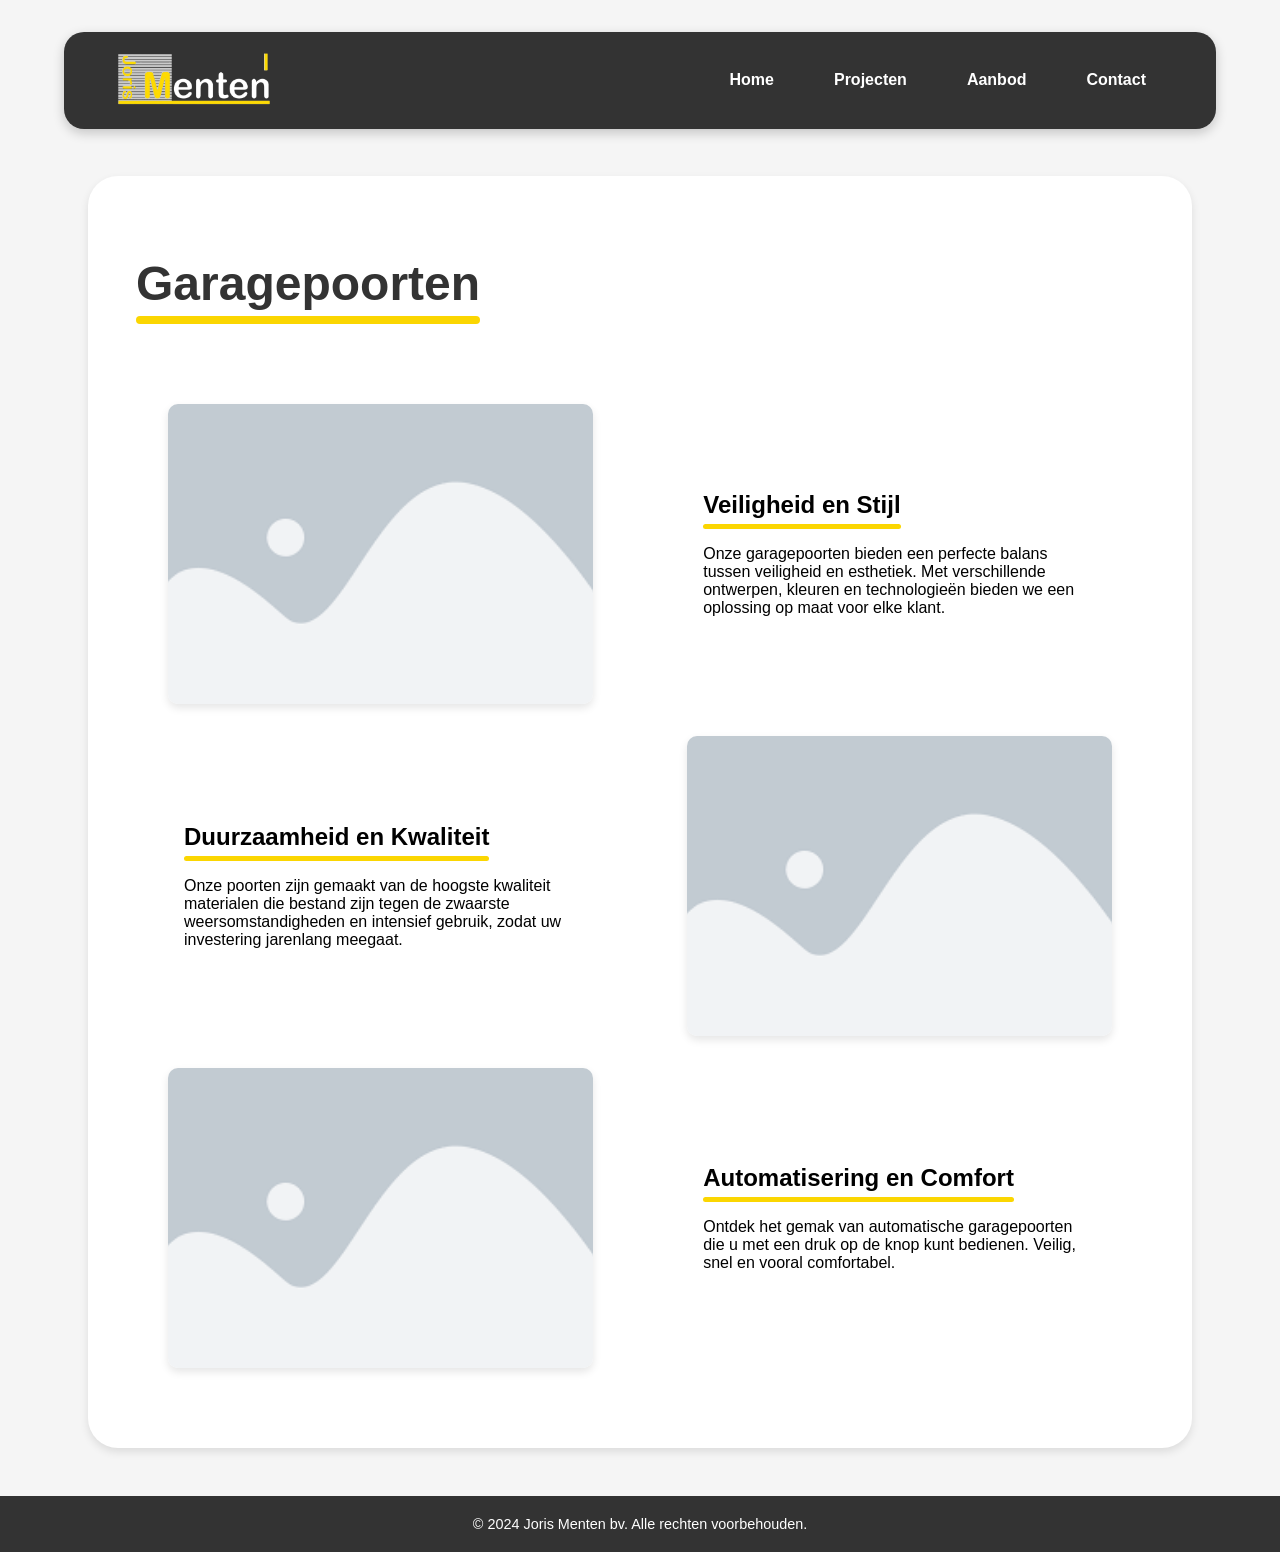
==== garagepoorten.html @ 2f10b668 "Initial commit" ====
<!DOCTYPE html>
<html lang="nl">
  <head>
    <meta charset="UTF-8" />
    <meta name="viewport" content="width=device-width, initial-scale=1.0" />
    <title>Garagepoorten</title>
    <link rel="stylesheet" href="css/style.css" />
  </head>
  <body>
    <div class="nav">
      <nav class="navbar" style="background-color: #333">
        <div class="logo">
          <img
            src="images/joris_white2.png"
            alt="Logo"
            onclick="location.href='index.html'"
          />
        </div>
        <ul class="nav-links">
          <li><a href="index.html">Home</a></li>
          <li><a href="projecten.html">Projecten</a></li>
          <li><a href="index.html#product">Aanbod</a></li>
          <li><a href="index.html#contact">Contact</a></li>
        </ul>
      </nav>
    </div>

    <section id="garagepoorten" class="garage-section">
      <h1>Garagepoorten</h1>
      <div class="zigzag-layout">
        <div class="zigzag-row">
          <div
            class="zigzag-img"
            style="background-image: url('images/test.png')"
          ></div>
          <div class="zigzag-text">
            <h2>Veiligheid en Stijl</h2>
            <p>
              Onze garagepoorten bieden een perfecte balans tussen veiligheid en
              esthetiek. Met verschillende ontwerpen, kleuren en technologieën
              bieden we een oplossing op maat voor elke klant.
            </p>
          </div>
        </div>
        <div class="zigzag-row">
          <div class="zigzag-text">
            <h2>Duurzaamheid en Kwaliteit</h2>
            <p>
              Onze poorten zijn gemaakt van de hoogste kwaliteit materialen die
              bestand zijn tegen de zwaarste weersomstandigheden en intensief
              gebruik, zodat uw investering jarenlang meegaat.
            </p>
          </div>
          <div
            class="zigzag-img"
            style="background-image: url('images/test.png')"
          ></div>
        </div>
        <div class="zigzag-row">
          <div
            class="zigzag-img"
            style="background-image: url('images/test.png')"
          ></div>
          <div class="zigzag-text">
            <h2>Automatisering en Comfort</h2>
            <p>
              Ontdek het gemak van automatische garagepoorten die u met een druk
              op de knop kunt bedienen. Veilig, snel en vooral comfortabel.
            </p>
          </div>
        </div>
      </div>
    </section>

    <footer class="footer">
      <div class="footer-container">
        <p>© 2024 Joris Menten bv. Alle rechten voorbehouden.</p>
      </div>
    </footer>

    <style>
      h1 {
        font-size: 3rem;
        color: #333;
        margin-bottom: 3rem;
        margin-top: 2rem;
        position: relative;
        display: inline-block;
        text-align: center; /* Ensure text is centered */
      }

      h1::after {
        content: "";
        display: block;
        width: 100%;
        height: 8px;
        background-color: #fbd601;
        border-radius: 5px;
        margin-top: 5px;
      }

      h2 {
        position: relative;
        display: inline-block;
        margin-bottom: 1rem;
      }

      h2::after {
        content: "";
        display: block;
        width: 100%;
        height: 5px;
        background-color: #fbd601;
        border-radius: 5px;
        margin-top: 5px;
      }

      .garage-section {
        margin: 5.5rem;
        margin-bottom: 3rem;
        margin-top: 11rem;
        background-color: #fff;
        padding: 3rem;
        border-radius: 30px;
        box-shadow: 0 4px 8px rgba(0, 0, 0, 0.1);
      }

      .zigzag-layout {
        display: flex;
        flex-direction: column;
        gap: 2rem;
        padding: 2rem;
      }

      .zigzag-row {
        display: flex;
        flex-direction: row;
        align-items: center;
        justify-content: space-between;
      }

      .zigzag-text {
        width: 45%;
        padding: 1rem;
      }

      .zigzag-img {
        width: 45%;
        height: 300px;
        background-size: cover;
        background-position: center;
        border-radius: 10px;
        box-shadow: 0 4px 8px rgba(0, 0, 0, 0.1);
      }

      @media (max-width: 768px) {
        .zigzag-row {
          flex-direction: column;
        }

        .zigzag-img,
        .zigzag-text {
          width: 100%;
        }

        .garage-section {
          margin: 2rem;
        }
      }
    </style>
  </body>
</html>
---- css/style.css ----
* {
    margin: 0;
    padding: 0;
    box-sizing: border-box;
}

body, html {
    height: 100%;
    font-family: 'Arial', sans-serif;
    /* Removed overflow hidden to enable scrolling */
    background: #f5f5f5;
}

.container {
    position: relative;
    width: 100%;
    height: 100%; /* Changed to auto for scrolling */
    overflow: hidden; /* Keep if you need to hide any overflow from children */
    display: flex;
    justify-content: center;
    align-items: center;
}


.content {
    position: relative;
    text-align: center;
    z-index: 2;
}

.content h1 {
    font-size: 4rem;
    color: #fff;
    text-shadow: 
        0 0 5px rgba(0, 0, 0, 0.5),   /* Soft black shadow */
        0 0 10px rgba(0, 0, 0, 0.7);  /* Medium black shadow */
    transition: transform 0.1s ease;
}

.content p {
    font-size: 1.5rem;
    color: #fff;
    margin: 20px 0;
    text-shadow: 
        0 0 5px rgba(0, 0, 0, 0.5),   /* Soft black shadow */
        0 0 10px rgba(0, 0, 0, 0.9);  /* Medium black shadow */
    transition: transform 0.1s ease;
}

.cta-button {
    border-radius: 10px 10px 10px 10px;
    padding: 15px 30px;
    font-size: 1.2rem;
    background-color: #000;
    color: #fff;
    border: none;
    cursor: pointer;
    transition: background-color 0.3s ease;
}

.cta-button:hover {
    background-color: #333;
    color: #FBD601;
}

.bg-image {
    position: absolute;
    top: -10;
    left: -10;
    width: 110vw; /* Full viewport width */
    height: 110vh; /* Full viewport height */
    background: url('/images/background.jpeg') no-repeat center center/cover;
    background-size: cover;
    filter: blur(4px);
    z-index: 1;
    transition: transform 0.1s ease;
}

/* Navbar styles */
.navbar {
    position: absolute;
    top: 0;
    width: 90%;
    display: flex;
    justify-content: space-between;
    align-items: center;
    padding: 20px 50px;
    margin-top: 2rem;
    border-radius: 20px 20px 20px 20px; /* Rounded bottom corners */
    background: rgba(255, 255, 255, 0.1); /* Transparent background */
    box-shadow: 0 4px 12px rgba(0, 0, 0, 0.2); /* Subtle shadow */
    z-index: 10; /* Ensure it's on top of other elements */
}

.navbar .logo a {
    font-size: 1.5rem;
    font-weight: bold;
    text-decoration: none;
    color: #fff; /* White text */
}

.navbar .logo img {
    width: 10rem;
    cursor: pointer;
}

.navbar .logo img:hover {
    transform: scale(1.05);
    transition: transform 0.3s ease-in-out;
}

.navbar .logo a:hover {
    color: #FBD601;
}

.nav-links {
    list-style: none;
    display: flex;
}

.nav-links li {
    margin-left: 20px;
}

.nav-links a {
    text-decoration: none;
    color: #fff; /* White text */
    font-size: 1rem;
    font-weight: bold;
    padding: 10px 20px;
    border-radius: 30px;
    transition: background-color 0.3s ease;
}

.nav-links a:hover {
    color: #FBD601;
    background-color: rgba(255, 255, 255, 0.2); /* Slight background on hover */
}

/* Responsive */
@media (max-width: 768px) {
    .content h1 {
        font-size: 2.5rem;
    }

    .content p {
        font-size: 1rem;
    }

    .cta-button {
        padding: 10px 20px;
        font-size: 1rem;
    }

    /* Navbar styles */
    .navbar {
        padding: 10px 20px; /* Reduce padding for smaller screens */
        flex-direction: column; /* Stack items vertically */
        align-items: flex-start; /* Align items to the start */
    }

    .navbar .logo a {
        font-size: 1.5rem; /* Adjust logo size */
    }

    .nav-links {
        flex-direction: column; /* Stack links vertically */
        width: 100%; /* Full width for mobile */
    }

    .nav-links li {
        margin: 10px 0; /* Space between stacked links */
        text-align: center; /* Center align the text */
    }

    .nav-links a {
        width: 100%; /* Full width for links */
        padding: 15px; /* Increase padding for easier clicking */
        border-radius: 5px; /* Slightly round the corners */
        font-size: 1.1rem; /* Adjust link font size */
    }

    .nav-links a:hover {
        background-color: rgba(255, 255, 255, 0.3); /* Background on hover */
    }
}

/* Product Overview Styles */
.product-overview {
    padding-left: 5rem;
    padding-right: 5rem;
    padding: 50px 20px; /* Space around the section */
    text-align: center; /* Center the text */
    background: #f5f5f5; /* Light background */
}

.product-overview h2 {
    font-size: 3rem;
    color: #333;
    margin-bottom: 5rem; /* Space below the heading */
}

.product-container {
    display: flex;
    flex-wrap: wrap; /* Allow wrapping */
    justify-content: center; /* Center the boxes */
    gap: 20px; /* Space between boxes */
}

.product-box {
    position: relative;
    width: calc(33.333% - 20px); /* Three boxes per row with space */
    height: 200px; /* Fixed height */
    background-size: cover; /* Cover background image */
    background-position: center; /* Center the image */
    border-radius: 15px; /* Rounded corners */
    overflow: hidden; /* Hide overflow */
    transition: transform 0.3s, box-shadow 0.3s; /* Transition for hover effects */
    color: white; /* Text color */
    cursor: pointer;
}

.product-box:hover {
    transform: scale(1.05); /* Slightly enlarge on hover */
    box-shadow: 0 4px 20px rgba(0, 0, 0, 0.5); /* Add shadow on hover */
    color: #FBD601;
}

.product-info {
    position: absolute;
    bottom: 0; /* Align text to the bottom */
    left: 0;
    right: 0;
    background: rgba(0, 0, 0, 0.5); /* Dark background for text */
    padding: 15px; /* Space around text */
    text-align: left; /* Align text to the left */
}

.product-info h3 {
    margin-bottom: 5px; /* Space below the product title */
}

.product-info p {
    font-size: 0.9rem; /* Smaller text for description */
}

/* Responsive */
@media (max-width: 768px) {
    .product-box {
        width: calc(50% - 20px); /* Two boxes per row on medium screens */
    }

    .product-container {
        gap: 15px; /* Reduced gap */
    }
}

@media (max-width: 480px) {
    .product-box {
        width: 100%; /* Full width on small screens */
    }
}

.contact-info {
    margin-left: 15rem;
    margin-right: 15rem;
    padding: 50px 20px; /* Space around the section */
    text-align: center; /* Center the text */
    background: #f5f5f5; /* Light background */
}

.contact-info h2 {
    font-size: 3rem;
    color: #333;
    margin-bottom: 5rem; /* Space below the heading */
}

.contact-container {
    display: flex; /* Flexbox for side-by-side layout */
    justify-content: space-around; /* Space between items */
    align-items: flex-start; /* Align items to the start */
    margin-top: 20px; /* Space above the container */
}

.contact-details {
    width: 80%;
    background-color: #eaeaea;
    box-shadow: 0 4px 12px rgba(0, 0, 0, 0.2); /* Subtle shadow */
    padding: 1rem;
    margin: 2rem;
    margin-right: 10rem;
    border-radius: 1rem;
    font-size: 1.2rem;
    color: #555; /* Darker text for contact details */
    max-width: 400px; /* Set a max width for the details */
}

.contact-details p {
    padding: 1rem;
}

.map-container {
    box-shadow: 0 4px 12px rgba(0, 0, 0, 0.2); /* Subtle shadow */
    height: 100%;
    width: 100%; /* Full width of the column */
    max-width: 600px;
    border-radius: 10px; /* Rounded corners */
    overflow: hidden; /* Ensure the corners are rounded */
    position: relative; /* Establish positioning context */
}

@media (max-width: 1080px) {
    .contact-info {
        margin-left: 1rem;
        margin-right: 1rem;

    }
}

.footer {
    background-color: #333; /* Dark background for the footer */
    color: #fff; /* White text */
    padding: 20px 0; /* Padding for spacing */
    text-align: center; /* Center the text */
    position: relative; /* For positioning */
}

.footer-container {
    max-width: 1200px; /* Limit width */
    margin: 0 auto; /* Center the container */
    padding: 0 20px; /* Padding for the container */
}

.footer-links {
    display: flex; /* Flexbox for the links */
    justify-content: center; /* Center the links */
    gap: 15px; /* Space between links */
    margin-bottom: 10px; /* Space below links */
}

.footer-links a {
    color: #fff; /* White text for links */
    text-decoration: none; /* Remove underline */
    transition: color 0.3s; /* Smooth transition for hover effect */
}

.footer-links a:hover {
    color: #ddd; /* Lighter color on hover */
}

.footer p {
    font-size: 0.9rem; /* Smaller text for copyright */
    margin: 0; /* Remove default margin */
}

/* Gallery container styling */
.gallery-container {
    display: grid;
    grid-template-columns: repeat(auto-fit, minmax(250px, 1fr)); /* Flexible grid layout */
    gap: 10px; /* Space between images */
    padding: 20px;
    max-width: 1200px;
    margin: 0 auto;
}

/* Style each image */
.gallery-img {
    width: 100%;
    height: auto;
    object-fit: cover;
    border-radius: 10px;
    transition: transform 0.3s ease, box-shadow 0.3s ease;
}

/* Hover effect */
.gallery-img:hover {
    transform: scale(1.05);
    box-shadow: 0 4px 10px rgba(0, 0, 0, 0.3);
}

.arrow {
    margin-top: 2rem;
    position: relative;
    cursor: pointer;
    width: 7rem;
    transition: transform 0.3s ease;
}

.arrow:hover {
    animation: upDown 0.6s infinite alternate ease-in-out;
}

@keyframes upDown {
    0% {
        transform: translateY(0);
    }
    100% {
        transform: translateY(-10px); /* Move up by 10px */
    }
}

.nav {
        width: 100%;
        overflow: hidden;
        display: flex;
        justify-content: center;
        align-items: center;
      }
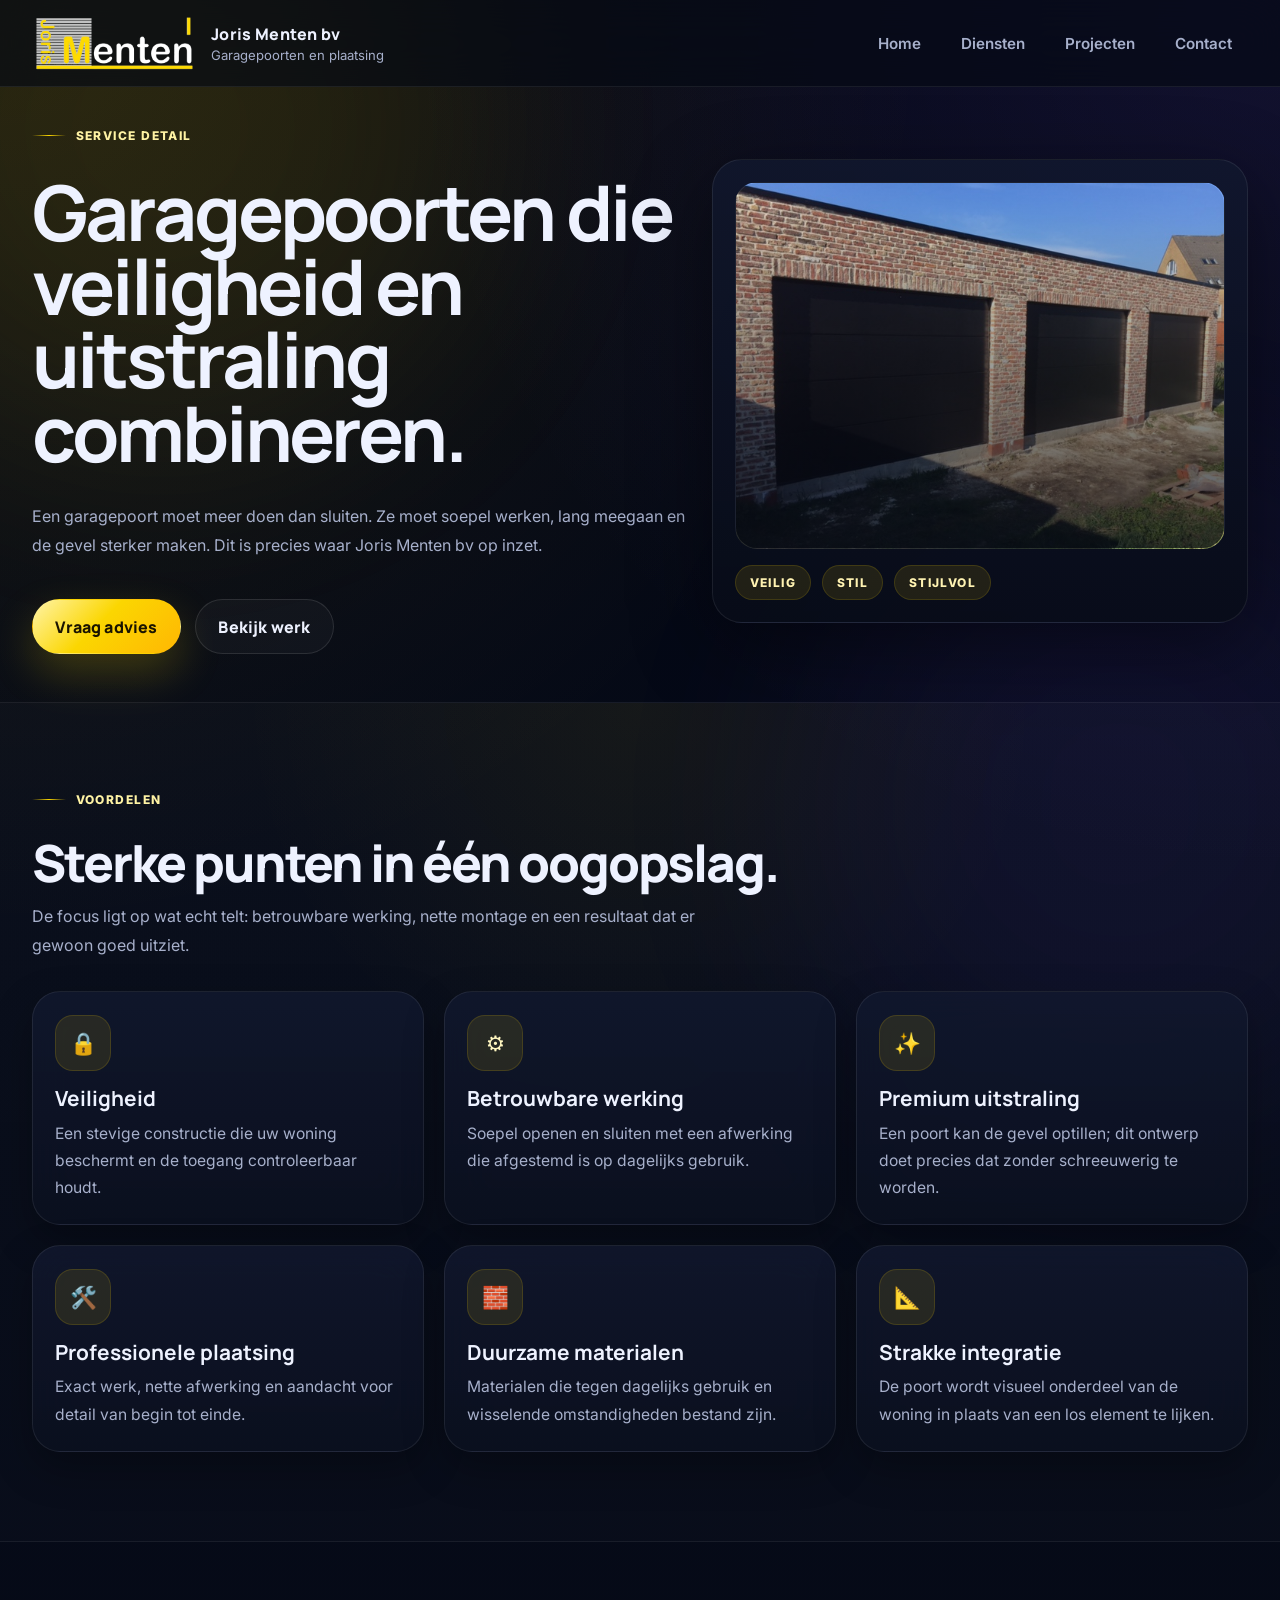
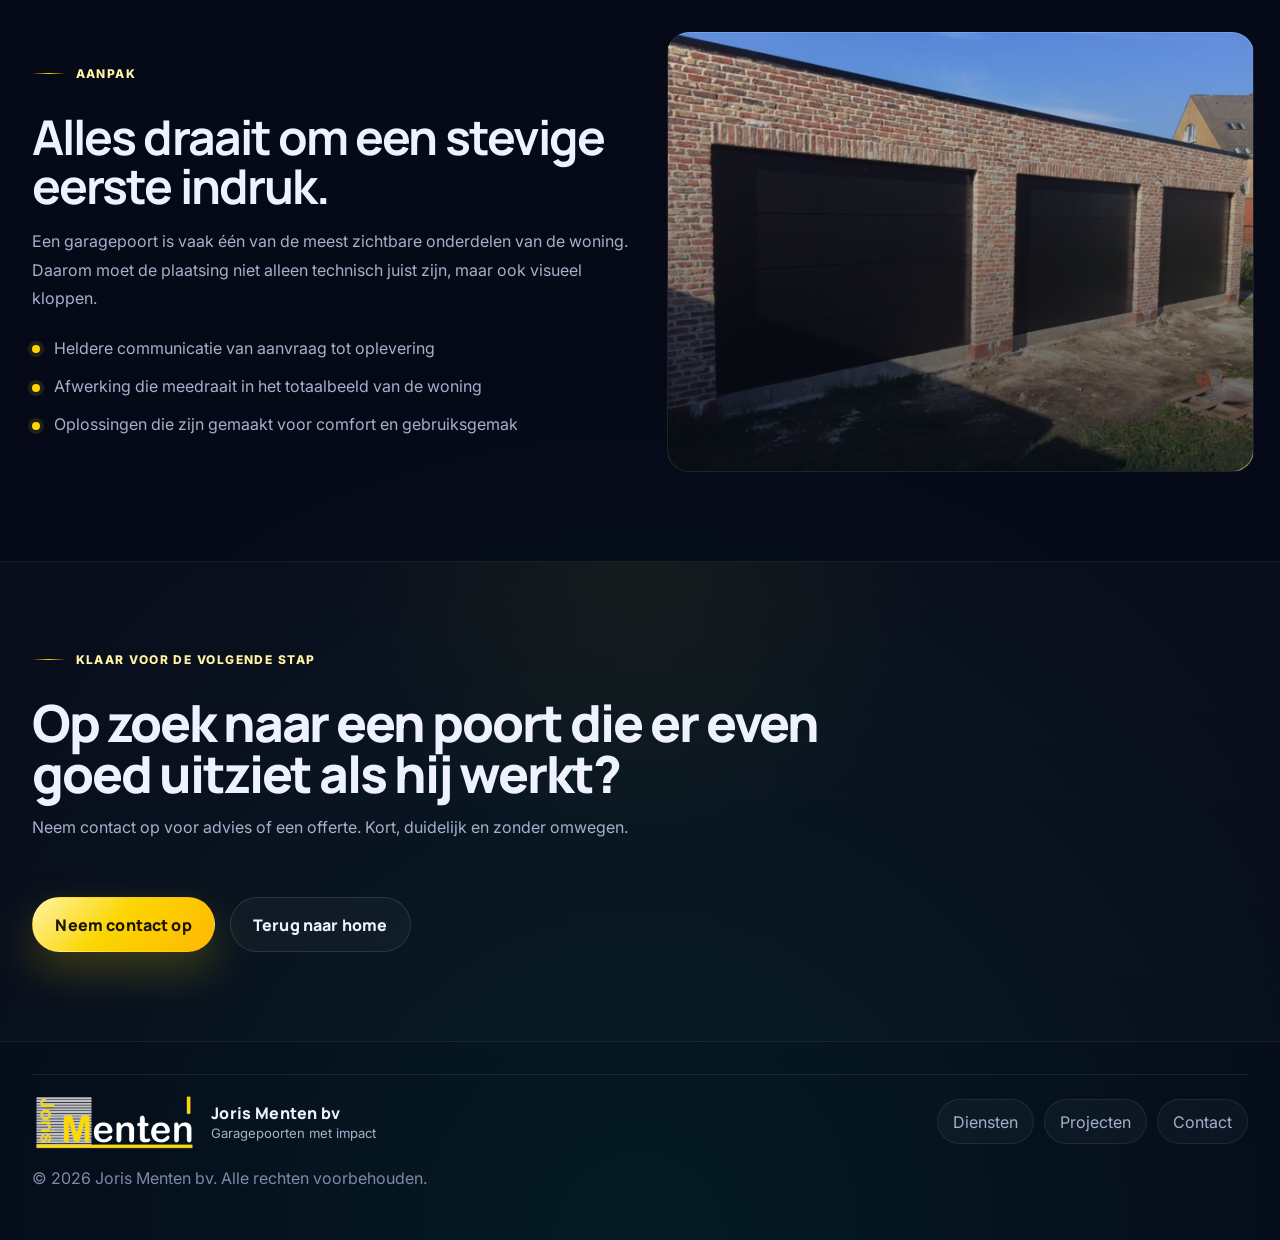
==== commit 2f6667b8: "update files" ====
--- a/garagepoorten.html
+++ b/garagepoorten.html
@@ -1,172 +1,174 @@
 <!DOCTYPE html>
 <html lang="nl">
-  <head>
-    <meta charset="UTF-8" />
-    <meta name="viewport" content="width=device-width, initial-scale=1.0" />
-    <title>Garagepoorten</title>
-    <link rel="stylesheet" href="css/style.css" />
-  </head>
-  <body>
-    <div class="nav">
-      <nav class="navbar" style="background-color: #333">
-        <div class="logo">
-          <img
-            src="images/joris_white2.png"
-            alt="Logo"
-            onclick="location.href='index.html'"
-          />
+<head>
+    <meta charset="UTF-8">
+    <meta name="viewport" content="width=device-width, initial-scale=1.0">
+    <meta name="description" content="Garagepoorten van Joris Menten bv: veiligheid, uitstraling en een strakke plaatsing met premium afwerking.">
+    <title>Garagepoorten | Joris Menten bv</title>
+    <link rel="stylesheet" href="css/style.css">
+    <script src="java/script.js" defer></script>
+</head>
+<body>
+    <div class="site-shell">
+        <header class="site-header" data-header>
+            <a class="brand" href="index.html" aria-label="Joris Menten bv - home">
+                <img class="brand-mark" src="images/joris_white2.png" alt="Joris Menten bv logo">
+                <span class="brand-copy">
+                    <strong>Joris Menten bv</strong>
+                    <span>Garagepoorten en plaatsing</span>
+                </span>
+            </a>
+
+            <button class="nav-toggle" type="button" data-nav-toggle aria-controls="primary-nav" aria-expanded="false" aria-label="Open navigatie">
+                <span></span>
+                <span></span>
+                <span></span>
+            </button>
+
+            <nav class="site-nav" id="primary-nav" data-site-nav>
+                <a href="index.html">Home</a>
+                <a href="index.html#diensten">Diensten</a>
+                <a href="projecten.html">Projecten</a>
+                <a href="index.html#contact">Contact</a>
+            </nav>
+        </header>
+
+        <main>
+            <section class="page-hero">
+                <div class="page-hero-inner">
+                    <div class="page-hero-copy reveal">
+                        <div class="eyebrow">Service detail</div>
+                        <h1>Garagepoorten die veiligheid en uitstraling combineren.</h1>
+                        <p>
+                            Een garagepoort moet meer doen dan sluiten. Ze moet soepel werken, lang meegaan en de gevel sterker maken.
+                            Dit is precies waar Joris Menten bv op inzet.
+                        </p>
+                        <div class="hero-actions">
+                            <a class="button button-primary" href="index.html#contact">Vraag advies</a>
+                            <a class="button button-secondary" href="projecten.html">Bekijk werk</a>
+                        </div>
+                    </div>
+
+                    <div class="page-hero-card reveal">
+                        <div class="page-visual service-poorten" aria-hidden="true"></div>
+                        <div class="kicker-row">
+                            <span class="pill">Veilig</span>
+                            <span class="pill">Stil</span>
+                            <span class="pill">Stijlvol</span>
+                        </div>
+                    </div>
+                </div>
+            </section>
+
+            <section class="section surface">
+                <div class="section-inner">
+                    <div class="section-head reveal">
+                        <div class="section-kicker">Voordelen</div>
+                        <h2 class="section-title">Sterke punten in één oogopslag.</h2>
+                        <p class="section-intro">
+                            De focus ligt op wat echt telt: betrouwbare werking, nette montage en een resultaat dat er gewoon goed uitziet.
+                        </p>
+                    </div>
+
+                    <div class="feature-grid">
+                        <article class="feature-card reveal">
+                            <div class="feature-icon">🔒</div>
+                            <h3>Veiligheid</h3>
+                            <p>Een stevige constructie die uw woning beschermt en de toegang controleerbaar houdt.</p>
+                        </article>
+                        <article class="feature-card reveal">
+                            <div class="feature-icon">⚙️</div>
+                            <h3>Betrouwbare werking</h3>
+                            <p>Soepel openen en sluiten met een afwerking die afgestemd is op dagelijks gebruik.</p>
+                        </article>
+                        <article class="feature-card reveal">
+                            <div class="feature-icon">✨</div>
+                            <h3>Premium uitstraling</h3>
+                            <p>Een poort kan de gevel optillen; dit ontwerp doet precies dat zonder schreeuwerig te worden.</p>
+                        </article>
+                        <article class="feature-card reveal">
+                            <div class="feature-icon">🛠️</div>
+                            <h3>Professionele plaatsing</h3>
+                            <p>Exact werk, nette afwerking en aandacht voor detail van begin tot einde.</p>
+                        </article>
+                        <article class="feature-card reveal">
+                            <div class="feature-icon">🧱</div>
+                            <h3>Duurzame materialen</h3>
+                            <p>Materialen die tegen dagelijks gebruik en wisselende omstandigheden bestand zijn.</p>
+                        </article>
+                        <article class="feature-card reveal">
+                            <div class="feature-icon">📐</div>
+                            <h3>Strakke integratie</h3>
+                            <p>De poort wordt visueel onderdeel van de woning in plaats van een los element te lijken.</p>
+                        </article>
+                    </div>
+                </div>
+            </section>
+
+            <section class="section">
+                <div class="section-inner split-layout reveal">
+                    <div class="split-copy">
+                        <div class="section-kicker">Aanpak</div>
+                        <h2>Alles draait om een stevige eerste indruk.</h2>
+                        <p>
+                            Een garagepoort is vaak één van de meest zichtbare onderdelen van de woning. Daarom moet de plaatsing
+                            niet alleen technisch juist zijn, maar ook visueel kloppen.
+                        </p>
+                        <ul>
+                            <li>Heldere communicatie van aanvraag tot oplevering</li>
+                            <li>Afwerking die meedraait in het totaalbeeld van de woning</li>
+                            <li>Oplossingen die zijn gemaakt voor comfort en gebruiksgemak</li>
+                        </ul>
+                    </div>
+
+                    <div class="showcase-image service-poorten" aria-hidden="true"></div>
+                </div>
+            </section>
+
+            <section class="section surface">
+                <div class="section-inner reveal">
+                    <div class="section-head">
+                        <div class="section-kicker">Klaar voor de volgende stap</div>
+                        <h2 class="section-title">Op zoek naar een poort die er even goed uitziet als hij werkt?</h2>
+                        <p class="section-intro">
+                            Neem contact op voor advies of een offerte. Kort, duidelijk en zonder omwegen.
+                        </p>
+                    </div>
+                    <div class="hero-actions">
+                        <a class="button button-primary" href="index.html#contact">Neem contact op</a>
+                        <a class="button button-secondary" href="index.html">Terug naar home</a>
+                    </div>
+                </div>
+            </section>
+        </main>
+
+        <footer class="footer">
+            <div class="footer-inner">
+                <div class="footer-top">
+                    <a class="brand" href="index.html" aria-label="Joris Menten bv - home">
+                        <img class="brand-mark" src="images/joris_white2.png" alt="Joris Menten bv logo">
+                        <span class="brand-copy">
+                            <strong>Joris Menten bv</strong>
+                            <span>Garagepoorten met impact</span>
+                        </span>
+                    </a>
+                    <div class="footer-links">
+                        <a href="index.html#diensten">Diensten</a>
+                        <a href="projecten.html">Projecten</a>
+                        <a href="index.html#contact">Contact</a>
+                    </div>
+                </div>
+                <p>© 2026 Joris Menten bv. Alle rechten voorbehouden.</p>
+            </div>
+        </footer>
+
+        <div class="lightbox" data-lightbox aria-hidden="true">
+            <button class="lightbox-close" type="button" data-lightbox-close aria-label="Sluit afbeelding">×</button>
+            <div class="lightbox-inner" role="dialog" aria-modal="true" aria-label="Afbeelding in groot formaat">
+                <img data-lightbox-image alt="">
+                <div class="lightbox-caption" data-lightbox-caption></div>
+            </div>
         </div>
-        <ul class="nav-links">
-          <li><a href="index.html">Home</a></li>
-          <li><a href="projecten.html">Projecten</a></li>
-          <li><a href="index.html#product">Aanbod</a></li>
-          <li><a href="index.html#contact">Contact</a></li>
-        </ul>
-      </nav>
     </div>
-
-    <section id="garagepoorten" class="garage-section">
-      <h1>Garagepoorten</h1>
-      <div class="zigzag-layout">
-        <div class="zigzag-row">
-          <div
-            class="zigzag-img"
-            style="background-image: url('images/test.png')"
-          ></div>
-          <div class="zigzag-text">
-            <h2>Veiligheid en Stijl</h2>
-            <p>
-              Onze garagepoorten bieden een perfecte balans tussen veiligheid en
-              esthetiek. Met verschillende ontwerpen, kleuren en technologieën
-              bieden we een oplossing op maat voor elke klant.
-            </p>
-          </div>
-        </div>
-        <div class="zigzag-row">
-          <div class="zigzag-text">
-            <h2>Duurzaamheid en Kwaliteit</h2>
-            <p>
-              Onze poorten zijn gemaakt van de hoogste kwaliteit materialen die
-              bestand zijn tegen de zwaarste weersomstandigheden en intensief
-              gebruik, zodat uw investering jarenlang meegaat.
-            </p>
-          </div>
-          <div
-            class="zigzag-img"
-            style="background-image: url('images/test.png')"
-          ></div>
-        </div>
-        <div class="zigzag-row">
-          <div
-            class="zigzag-img"
-            style="background-image: url('images/test.png')"
-          ></div>
-          <div class="zigzag-text">
-            <h2>Automatisering en Comfort</h2>
-            <p>
-              Ontdek het gemak van automatische garagepoorten die u met een druk
-              op de knop kunt bedienen. Veilig, snel en vooral comfortabel.
-            </p>
-          </div>
-        </div>
-      </div>
-    </section>
-
-    <footer class="footer">
-      <div class="footer-container">
-        <p>© 2024 Joris Menten bv. Alle rechten voorbehouden.</p>
-      </div>
-    </footer>
-
-    <style>
-      h1 {
-        font-size: 3rem;
-        color: #333;
-        margin-bottom: 3rem;
-        margin-top: 2rem;
-        position: relative;
-        display: inline-block;
-        text-align: center; /* Ensure text is centered */
-      }
-
-      h1::after {
-        content: "";
-        display: block;
-        width: 100%;
-        height: 8px;
-        background-color: #fbd601;
-        border-radius: 5px;
-        margin-top: 5px;
-      }
-
-      h2 {
-        position: relative;
-        display: inline-block;
-        margin-bottom: 1rem;
-      }
-
-      h2::after {
-        content: "";
-        display: block;
-        width: 100%;
-        height: 5px;
-        background-color: #fbd601;
-        border-radius: 5px;
-        margin-top: 5px;
-      }
-
-      .garage-section {
-        margin: 5.5rem;
-        margin-bottom: 3rem;
-        margin-top: 11rem;
-        background-color: #fff;
-        padding: 3rem;
-        border-radius: 30px;
-        box-shadow: 0 4px 8px rgba(0, 0, 0, 0.1);
-      }
-
-      .zigzag-layout {
-        display: flex;
-        flex-direction: column;
-        gap: 2rem;
-        padding: 2rem;
-      }
-
-      .zigzag-row {
-        display: flex;
-        flex-direction: row;
-        align-items: center;
-        justify-content: space-between;
-      }
-
-      .zigzag-text {
-        width: 45%;
-        padding: 1rem;
-      }
-
-      .zigzag-img {
-        width: 45%;
-        height: 300px;
-        background-size: cover;
-        background-position: center;
-        border-radius: 10px;
-        box-shadow: 0 4px 8px rgba(0, 0, 0, 0.1);
-      }
-
-      @media (max-width: 768px) {
-        .zigzag-row {
-          flex-direction: column;
-        }
-
-        .zigzag-img,
-        .zigzag-text {
-          width: 100%;
-        }
-
-        .garage-section {
-          margin: 2rem;
-        }
-      }
-    </style>
-  </body>
+</body>
 </html>
--- a/css/style.css
+++ b/css/style.css
@@ -1,410 +1,1576 @@
+@import url('https://fonts.googleapis.com/css2?family=Inter:wght@400;500;600;700;800;900&family=Manrope:wght@500;600;700;800&display=swap');
+
+:root {
+    --bg: #050816;
+    --bg-2: #0a1024;
+    --surface: rgba(15, 22, 46, 0.72);
+    --surface-strong: rgba(12, 18, 38, 0.92);
+    --line: rgba(255, 255, 255, 0.08);
+    --line-strong: rgba(251, 214, 1, 0.24);
+    --text: #eef2ff;
+    --muted: #a7b0cb;
+    --muted-2: #7f89a8;
+    --accent: #fbd601;
+    --accent-2: #ffb703;
+    --shadow: 0 24px 80px rgba(0, 0, 0, 0.45);
+    --shadow-soft: 0 16px 40px rgba(0, 0, 0, 0.28);
+    --radius-xl: 28px;
+    --radius-lg: 22px;
+    --radius-md: 18px;
+    --radius-sm: 14px;
+    --max: 1240px;
+}
+
 * {
+    box-sizing: border-box;
     margin: 0;
     padding: 0;
-    box-sizing: border-box;
-}
-
-body, html {
-    height: 100%;
-    font-family: 'Arial', sans-serif;
-    /* Removed overflow hidden to enable scrolling */
-    background: #f5f5f5;
-}
-
-.container {
+}
+
+html {
+    scroll-behavior: smooth;
+    scroll-padding-top: 96px;
+}
+
+body {
+    min-height: 100vh;
+    font-family: 'Inter', system-ui, -apple-system, BlinkMacSystemFont, sans-serif;
+    color: var(--text);
+    background:
+        radial-gradient(circle at top left, rgba(251, 214, 1, 0.09), transparent 30%),
+        radial-gradient(circle at top right, rgba(123, 92, 255, 0.12), transparent 28%),
+        radial-gradient(circle at bottom center, rgba(0, 255, 209, 0.08), transparent 30%),
+        linear-gradient(180deg, #040713 0%, #060b18 36%, #050816 100%);
+    overflow-x: hidden;
+}
+
+body::before,
+body::after {
+    content: '';
+    position: fixed;
+    inset: auto;
+    width: 40rem;
+    height: 40rem;
+    border-radius: 50%;
+    filter: blur(120px);
+    opacity: 0.18;
+    pointer-events: none;
+    z-index: -1;
+}
+
+body::before {
+    top: -12rem;
+    left: -10rem;
+    background: rgba(251, 214, 1, 0.45);
+}
+
+body::after {
+    bottom: -14rem;
+    right: -10rem;
+    background: rgba(112, 76, 255, 0.4);
+}
+
+img {
+    max-width: 100%;
+    display: block;
+    height: auto;
+}
+
+button,
+a {
+    -webkit-tap-highlight-color: transparent;
+}
+
+a {
+    color: inherit;
+    text-decoration: none;
+}
+
+body,
+.hero h1,
+.page-hero h1,
+.section-title,
+.split-copy h2,
+.feature-card h3,
+.service-card h3,
+.contact-card h3,
+.gallery-overlay strong,
+.floating-card strong {
+    overflow-wrap: anywhere;
+    word-break: normal;
+    hyphens: auto;
+}
+
+::selection {
+    background: rgba(251, 214, 1, 0.28);
+    color: #fff9ca;
+}
+
+.site-shell {
+    position: relative;
+    isolation: isolate;
+}
+
+.site-header {
+    position: fixed;
+    inset: 0 0 auto 0;
+    z-index: 1000;
+    display: flex;
+    align-items: center;
+    justify-content: space-between;
+    gap: 1rem;
+    padding: 1rem clamp(1.2rem, 3vw, 2rem);
+    background: rgba(6, 10, 21, 0.66);
+    border-bottom: 1px solid rgba(255, 255, 255, 0.07);
+    backdrop-filter: blur(24px);
+    -webkit-backdrop-filter: blur(24px);
+    transition: background 0.25s ease, border-color 0.25s ease, transform 0.25s ease;
+}
+
+.site-header.is-scrolled {
+    background: rgba(5, 8, 18, 0.88);
+    border-bottom-color: rgba(251, 214, 1, 0.18);
+    box-shadow: 0 12px 35px rgba(0, 0, 0, 0.32);
+}
+
+.brand {
+    display: inline-flex;
+    align-items: center;
+    gap: 0.9rem;
+    min-width: 0;
+}
+
+.brand-mark {
+    width: auto;
+    height: 54px;
+    max-width: 180px;
+    border-radius: 0;
+    object-fit: contain;
+    border: 0;
+    background: transparent;
+    box-shadow: none;
+}
+
+.brand-copy {
+    display: grid;
+    gap: 0.1rem;
+}
+
+.brand-copy strong {
+    font-family: 'Manrope', sans-serif;
+    font-size: 1rem;
+    font-weight: 800;
+    letter-spacing: 0.02em;
+}
+
+.brand-copy span {
+    font-size: 0.82rem;
+    color: var(--muted);
+}
+
+.site-nav {
+    display: flex;
+    align-items: center;
+    gap: 0.5rem;
+}
+
+.site-nav a {
+    position: relative;
+    padding: 0.78rem 1rem;
+    border-radius: 999px;
+    color: var(--muted);
+    font-size: 0.95rem;
+    font-weight: 600;
+    transition: transform 0.22s ease, color 0.22s ease, background 0.22s ease;
+}
+
+.site-nav a::after {
+    content: '';
+    position: absolute;
+    left: 1rem;
+    right: 1rem;
+    bottom: 0.45rem;
+    height: 2px;
+    border-radius: 999px;
+    transform: scaleX(0);
+    transform-origin: center;
+    background: linear-gradient(90deg, transparent, var(--accent), transparent);
+    transition: transform 0.22s ease;
+}
+
+.site-nav a:hover,
+.site-nav a:focus-visible {
+    color: var(--text);
+    background: rgba(255, 255, 255, 0.05);
+    transform: translateY(-1px);
+    outline: none;
+}
+
+.site-nav a:hover::after,
+.site-nav a:focus-visible::after {
+    transform: scaleX(1);
+}
+
+.nav-toggle {
+    display: none;
+    width: 48px;
+    height: 48px;
+    border: 1px solid rgba(255, 255, 255, 0.1);
+    border-radius: 14px;
+    background: rgba(255, 255, 255, 0.04);
+    color: var(--text);
+    cursor: pointer;
+    align-items: center;
+    justify-content: center;
+    gap: 4px;
+    padding: 0;
+    flex-direction: column;
+}
+
+.nav-toggle span {
+    width: 18px;
+    height: 2px;
+    border-radius: 999px;
+    background: currentColor;
+    transition: transform 0.2s ease, opacity 0.2s ease;
+}
+
+.hero,
+.page-hero,
+.section {
     position: relative;
     width: 100%;
-    height: 100%; /* Changed to auto for scrolling */
-    overflow: hidden; /* Keep if you need to hide any overflow from children */
+}
+
+.hero {
+    min-height: 100svh;
+    display: grid;
+    align-items: center;
+    padding: clamp(5.2rem, 8.5vh, 6rem) clamp(1.2rem, 3vw, 2rem) clamp(2rem, 4vh, 2.8rem);
+}
+
+.hero-inner,
+.section-inner,
+.page-hero-inner,
+.footer-inner {
+    width: min(100%, var(--max));
+    margin: 0 auto;
+}
+
+.hero-inner {
+    display: grid;
+    grid-template-columns: minmax(0, 1.15fr) minmax(300px, 0.85fr);
+    gap: clamp(2rem, 5vw, 4.5rem);
+    align-items: center;
+}
+
+.eyebrow,
+.section-kicker,
+.card-tag,
+.pill,
+.step-index,
+.hero-stat-label {
+    letter-spacing: 0.12em;
+    text-transform: uppercase;
+    font-size: 0.75rem;
+    font-weight: 800;
+}
+
+.eyebrow,
+.section-kicker {
+    display: inline-flex;
+    align-items: center;
+    gap: 0.6rem;
+    color: #fff3a4;
+    margin-bottom: 1rem;
+}
+
+.eyebrow::before,
+.section-kicker::before {
+    content: '';
+    width: 34px;
+    height: 1px;
+    background: linear-gradient(90deg, transparent, var(--accent), transparent);
+}
+
+.hero h1,
+.page-hero h1,
+.section-title,
+.card-title {
+    font-family: 'Manrope', sans-serif;
+    letter-spacing: -0.04em;
+}
+
+.hero h1 {
+    font-size: clamp(3rem, 7vw, 6.2rem);
+    line-height: 0.94;
+    font-weight: 900;
+    max-width: 11ch;
+    margin-bottom: 1.2rem;
+    text-wrap: balance;
+    background: linear-gradient(135deg, #ffffff 0%, #fff7c0 46%, #ffe066 100%);
+    -webkit-background-clip: text;
+    background-clip: text;
+    -webkit-text-fill-color: transparent;
+}
+
+.hero-copy p,
+.page-hero-copy p,
+.section-intro,
+.card-copy,
+.media-note,
+.contact-copy,
+.timeline-copy,
+.split-copy p,
+.gallery-copy {
+    color: var(--muted);
+    line-height: 1.8;
+    font-size: 1rem;
+}
+
+.hero-copy p {
+    max-width: 62ch;
+    font-size: 1.08rem;
+}
+
+.hero-actions {
     display: flex;
+    flex-wrap: wrap;
+    gap: 0.9rem;
+    margin-top: 1.5rem;
+}
+
+.button {
+    display: inline-flex;
+    align-items: center;
     justify-content: center;
-    align-items: center;
-}
-
-
-.content {
+    gap: 0.5rem;
+    min-height: 52px;
+    padding: 0.95rem 1.4rem;
+    border-radius: 999px;
+    font-weight: 800;
+    font-family: 'Manrope', sans-serif;
+    letter-spacing: 0.01em;
+    transition: transform 0.22s ease, box-shadow 0.22s ease, background 0.22s ease, border-color 0.22s ease;
+    cursor: pointer;
+    border: 1px solid transparent;
+}
+
+.button:hover,
+.button:focus-visible {
+    transform: translateY(-2px);
+    outline: none;
+}
+
+.button-primary {
+    color: #1a1400;
+    background: linear-gradient(135deg, #fff4a8 0%, var(--accent) 45%, var(--accent-2) 100%);
+    box-shadow: 0 18px 44px rgba(251, 214, 1, 0.22);
+}
+
+.button-primary:hover,
+.button-primary:focus-visible {
+    box-shadow: 0 24px 56px rgba(251, 214, 1, 0.34);
+}
+
+.button-secondary {
+    color: var(--text);
+    background: rgba(255, 255, 255, 0.03);
+    border-color: rgba(255, 255, 255, 0.11);
+}
+
+.button-secondary:hover,
+.button-secondary:focus-visible {
+    border-color: rgba(251, 214, 1, 0.3);
+    background: rgba(251, 214, 1, 0.06);
+}
+
+.hero-meta {
+    display: grid;
+    grid-template-columns: repeat(3, minmax(0, 1fr));
+    gap: 0.9rem;
+    margin-top: 1.5rem;
+}
+
+.meta-chip {
+    padding: 1rem;
+    border-radius: var(--radius-md);
+    background: rgba(255, 255, 255, 0.04);
+    border: 1px solid rgba(255, 255, 255, 0.08);
+    box-shadow: inset 0 1px 0 rgba(255, 255, 255, 0.02);
+}
+
+.meta-chip strong {
+    display: block;
+    font-family: 'Manrope', sans-serif;
+    font-size: 1rem;
+    color: var(--text);
+    margin-bottom: 0.25rem;
+}
+
+.meta-chip span {
+    color: var(--muted-2);
+    font-size: 0.9rem;
+}
+
+.hero-visual {
     position: relative;
-    text-align: center;
+    min-height: clamp(420px, 52svh, 540px);
+    border-radius: 34px;
+    overflow: hidden;
+    border: 1px solid rgba(255, 255, 255, 0.08);
+    box-shadow: var(--shadow);
+    background: linear-gradient(180deg, rgba(4, 7, 18, 0.1), rgba(4, 7, 18, 0.65));
+}
+
+.hero-visual::before {
+    content: '';
+    position: absolute;
+    inset: 0;
+    background:
+        radial-gradient(circle at 18% 20%, rgba(251, 214, 1, 0.3), transparent 30%),
+        linear-gradient(180deg, rgba(3, 6, 14, 0.18) 0%, rgba(3, 6, 14, 0.58) 100%);
+}
+
+.hero-visual::after {
+    content: '';
+    position: absolute;
+    inset: 0;
+    background: linear-gradient(120deg, rgba(251, 214, 1, 0.12), transparent 28%, transparent 60%, rgba(255, 255, 255, 0.06));
+    mix-blend-mode: screen;
+    opacity: 0.65;
+}
+
+.hero-carousel-track {
+    position: absolute;
+    inset: 0;
+}
+
+.hero-slide {
+    position: absolute;
+    inset: 0;
+    margin: 0;
+    opacity: 0;
+    transform: scale(1.03);
+    transition: opacity 0.8s ease, transform 0.8s ease;
+}
+
+.hero-slide.is-active {
+    opacity: 1;
+    transform: scale(1);
+    z-index: 1;
+}
+
+.hero-slide img {
+    width: 100%;
+    height: 100%;
+    object-fit: cover;
+}
+
+.hero-carousel-ui {
+    position: absolute;
+    left: 1rem;
+    right: 1rem;
+    bottom: 1rem;
+    display: flex;
+    align-items: center;
+    justify-content: space-between;
+    gap: 0.75rem;
+    z-index: 3;
+    pointer-events: none;
+}
+
+.hero-carousel-btn {
+    pointer-events: auto;
+    width: 44px;
+    height: 44px;
+    border: 1px solid rgba(255, 255, 255, 0.12);
+    border-radius: 50%;
+    background: rgba(5, 8, 18, 0.45);
+    color: #fff;
+    font-size: 1.65rem;
+    line-height: 1;
+    display: grid;
+    place-items: center;
+    cursor: pointer;
+    backdrop-filter: blur(14px);
+    -webkit-backdrop-filter: blur(14px);
+}
+
+.hero-carousel-btn:hover,
+.hero-carousel-btn:focus-visible {
+    background: rgba(251, 214, 1, 0.16);
+    border-color: rgba(251, 214, 1, 0.28);
+    outline: none;
+}
+
+.hero-carousel-dots {
+    pointer-events: auto;
+    display: flex;
+    align-items: center;
+    gap: 0.45rem;
+    padding: 0.45rem 0.7rem;
+    border-radius: 999px;
+    background: rgba(5, 8, 18, 0.32);
+    border: 1px solid rgba(255, 255, 255, 0.08);
+    backdrop-filter: blur(14px);
+    -webkit-backdrop-filter: blur(14px);
+}
+
+.hero-carousel-dots button {
+    width: 9px;
+    height: 9px;
+    border: 0;
+    border-radius: 999px;
+    background: rgba(255, 255, 255, 0.34);
+    cursor: pointer;
+    padding: 0;
+    transition: transform 0.2s ease, background 0.2s ease, width 0.2s ease;
+}
+
+.hero-carousel-dots button.is-active {
+    width: 24px;
+    background: linear-gradient(90deg, #fff4a8 0%, var(--accent) 100%);
+}
+
+.hero-carousel-dots button:hover,
+.hero-carousel-dots button:focus-visible {
+    background: #fff;
+    outline: none;
+}
+
+.hero-card,
+.floating-card,
+.stat-card,
+.contact-card,
+.panel,
+.feature-card,
+.service-card,
+.timeline-card,
+.gallery-card,
+.quote-card,
+.copy-card {
+    backdrop-filter: blur(22px);
+    -webkit-backdrop-filter: blur(22px);
+}
+
+.hero-floating {
+    position: absolute;
+    inset: auto 1.25rem 1.25rem 1.25rem;
+    display: grid;
+    gap: 0.9rem;
     z-index: 2;
 }
 
-.content h1 {
-    font-size: 4rem;
-    color: #fff;
-    text-shadow: 
-        0 0 5px rgba(0, 0, 0, 0.5),   /* Soft black shadow */
-        0 0 10px rgba(0, 0, 0, 0.7);  /* Medium black shadow */
-    transition: transform 0.1s ease;
-}
-
-.content p {
-    font-size: 1.5rem;
-    color: #fff;
-    margin: 20px 0;
-    text-shadow: 
-        0 0 5px rgba(0, 0, 0, 0.5),   /* Soft black shadow */
-        0 0 10px rgba(0, 0, 0, 0.9);  /* Medium black shadow */
-    transition: transform 0.1s ease;
-}
-
-.cta-button {
-    border-radius: 10px 10px 10px 10px;
-    padding: 15px 30px;
-    font-size: 1.2rem;
-    background-color: #000;
-    color: #fff;
-    border: none;
+.floating-card {
+    display: flex;
+    align-items: center;
+    justify-content: space-between;
+    gap: 1rem;
+    padding: 1rem 1.1rem;
+    border-radius: 22px;
+    background: rgba(8, 12, 24, 0.7);
+    border: 1px solid rgba(251, 214, 1, 0.14);
+    box-shadow: var(--shadow-soft);
+}
+
+.floating-card strong {
+    display: block;
+    font-family: 'Manrope', sans-serif;
+    font-size: 1rem;
+}
+
+.floating-card span {
+    color: var(--muted);
+    font-size: 0.92rem;
+}
+
+.floating-card .badge {
+    flex: 0 0 auto;
+    padding: 0.5rem 0.75rem;
+    border-radius: 999px;
+    background: rgba(251, 214, 1, 0.12);
+    color: #fff7c0;
+    font-size: 0.8rem;
+    font-weight: 800;
+    letter-spacing: 0.08em;
+    text-transform: uppercase;
+}
+
+.stat-strip {
+    margin-top: -1.5rem;
+    padding: 0 clamp(1.2rem, 3vw, 2rem) 2rem;
+}
+
+.stat-strip-inner {
+    width: min(100%, var(--max));
+    margin: 0 auto;
+    display: grid;
+    grid-template-columns: repeat(4, minmax(0, 1fr));
+    gap: 1rem;
+}
+
+.stat-card {
+    padding: 1.2rem 1.25rem;
+    border-radius: 22px;
+    background: linear-gradient(180deg, rgba(20, 28, 54, 0.86), rgba(11, 16, 32, 0.8));
+    border: 1px solid rgba(255, 255, 255, 0.08);
+    box-shadow: var(--shadow-soft);
+}
+
+.stat-card strong {
+    display: block;
+    font-family: 'Manrope', sans-serif;
+    font-size: clamp(1.5rem, 2.2vw, 2.2rem);
+    line-height: 1;
+    margin-bottom: 0.4rem;
+    color: #fff7c0;
+}
+
+.stat-card span {
+    color: var(--muted);
+    font-size: 0.92rem;
+}
+
+.section {
+    padding: clamp(4rem, 7vw, 7rem) clamp(1.2rem, 3vw, 2rem);
+}
+
+.section-inner {
+    display: grid;
+    gap: 2rem;
+}
+
+.section-head {
+    display: grid;
+    gap: 0.85rem;
+    justify-items: start;
+    max-width: 820px;
+}
+
+.section-title {
+    font-size: clamp(2rem, 4vw, 3.5rem);
+    line-height: 1;
+    font-weight: 900;
+}
+
+.section-intro {
+    max-width: 70ch;
+}
+
+.surface {
+    position: relative;
+    background: linear-gradient(180deg, rgba(255, 255, 255, 0.02), rgba(255, 255, 255, 0.015));
+    border-top: 1px solid rgba(255, 255, 255, 0.06);
+    border-bottom: 1px solid rgba(255, 255, 255, 0.06);
+}
+
+.surface::before {
+    content: '';
+    position: absolute;
+    inset: 0;
+    background: radial-gradient(circle at top, rgba(251, 214, 1, 0.05), transparent 38%);
+    pointer-events: none;
+}
+
+.grid-2,
+.grid-3,
+.grid-4,
+.gallery-grid,
+.contact-grid,
+.feature-grid,
+.timeline-grid {
+    display: grid;
+    gap: 1.25rem;
+}
+
+.grid-2 {
+    grid-template-columns: repeat(2, minmax(0, 1fr));
+}
+
+.grid-3 {
+    grid-template-columns: repeat(3, minmax(0, 1fr));
+}
+
+.grid-4 {
+    grid-template-columns: repeat(4, minmax(0, 1fr));
+}
+
+.card,
+.feature-card,
+.service-card,
+.timeline-card,
+.contact-card,
+.quote-card,
+.gallery-card,
+.panel,
+.copy-card {
+    border-radius: var(--radius-xl);
+    border: 1px solid rgba(255, 255, 255, 0.08);
+    background: linear-gradient(180deg, rgba(17, 24, 46, 0.84), rgba(11, 16, 31, 0.9));
+    box-shadow: var(--shadow-soft);
+}
+
+.feature-card,
+.service-card,
+.timeline-card,
+.contact-card,
+.gallery-card,
+.quote-card,
+.copy-card {
+    position: relative;
+    overflow: hidden;
+}
+
+.feature-card::before,
+.service-card::before,
+.timeline-card::before,
+.contact-card::before,
+.gallery-card::before,
+.quote-card::before,
+.copy-card::before {
+    content: '';
+    position: absolute;
+    inset: 0;
+    background: linear-gradient(135deg, rgba(251, 214, 1, 0.08), transparent 35%, transparent 65%, rgba(255, 255, 255, 0.04));
+    opacity: 0;
+    transition: opacity 0.25s ease;
+    pointer-events: none;
+}
+
+.feature-card:hover::before,
+.service-card:hover::before,
+.timeline-card:hover::before,
+.contact-card:hover::before,
+.gallery-card:hover::before,
+.quote-card:hover::before,
+.copy-card:hover::before {
+    opacity: 1;
+}
+
+.feature-card,
+.service-card,
+.timeline-card,
+.contact-card,
+.copy-card {
+    padding: 1.4rem;
+}
+
+.card-tag {
+    display: inline-flex;
+    color: #fff2ab;
+    margin-bottom: 0.85rem;
+}
+
+.feature-card h3,
+.service-card h3,
+.timeline-card h3,
+.contact-card h3,
+.quote-card h3,
+.gallery-card h3,
+.copy-card h3 {
+    font-family: 'Manrope', sans-serif;
+    font-size: 1.3rem;
+    line-height: 1.15;
+    margin-bottom: 0.55rem;
+}
+
+.feature-card p,
+.service-card p,
+.timeline-card p,
+.contact-card p,
+.quote-card p,
+.gallery-card p,
+.copy-card p {
+    color: var(--muted);
+    line-height: 1.75;
+    font-size: 0.98rem;
+}
+
+.service-card {
+    display: grid;
+    gap: 1rem;
+    min-height: 100%;
+    transition: transform 0.22s ease, border-color 0.22s ease, box-shadow 0.22s ease;
+}
+
+.service-card:hover,
+.feature-card:hover,
+.timeline-card:hover,
+.contact-card:hover,
+.gallery-card:hover,
+.copy-card:hover {
+    transform: translateY(-6px);
+    border-color: rgba(251, 214, 1, 0.24);
+    box-shadow: 0 24px 70px rgba(0, 0, 0, 0.38);
+}
+
+.service-media,
+.gallery-media,
+.page-visual,
+.showcase-image {
+    position: relative;
+    overflow: hidden;
+    border-radius: calc(var(--radius-xl) - 6px);
+    aspect-ratio: 4 / 3;
+    background: #0b1020 center/cover no-repeat;
+    border: 1px solid rgba(255, 255, 255, 0.07);
+}
+
+.service-media::after,
+.gallery-media::after,
+.page-visual::after,
+.showcase-image::after {
+    content: '';
+    position: absolute;
+    inset: 0;
+    background: linear-gradient(180deg, rgba(4, 8, 18, 0.08) 0%, rgba(4, 8, 18, 0.72) 100%);
+}
+
+.service-media img,
+.gallery-media img,
+.page-visual img,
+.showcase-image img {
+    width: 100%;
+    height: 100%;
+    object-fit: cover;
+}
+
+.service-media {
+    min-height: 220px;
+}
+
+.service-poorten { background-image: url('../images/garage.jpg'); }
+.service-rolluiken { background-image: url('../images/rolluiken.jpg'); }
+.service-zonwering { background-image: url('../images/zonwering.jpg'); }
+.service-terras { background-image: url('../images/terras.jpg'); }
+.service-vliegen { background-image: url('../images/vliegen.jpg'); }
+.service-projecten { background-image: url('../images/projecten/1.jpeg'); }
+
+.service-footer {
+    display: flex;
+    align-items: center;
+    justify-content: space-between;
+    gap: 1rem;
+    margin-top: auto;
+    padding-top: 0.2rem;
+}
+
+.link-pill,
+.info-pill {
+    display: inline-flex;
+    align-items: center;
+    gap: 0.45rem;
+    padding: 0.55rem 0.8rem;
+    border-radius: 999px;
+    background: rgba(251, 214, 1, 0.08);
+    border: 1px solid rgba(251, 214, 1, 0.13);
+    color: #fff6be;
+    font-size: 0.84rem;
+    font-weight: 800;
+    letter-spacing: 0.02em;
+}
+
+.link-pill::after {
+    content: '→';
+    font-weight: 900;
+}
+
+.feature-grid {
+    grid-template-columns: repeat(3, minmax(0, 1fr));
+}
+
+.feature-card {
+    min-height: 100%;
+    transition: transform 0.22s ease, border-color 0.22s ease, box-shadow 0.22s ease;
+}
+
+.feature-icon {
+    display: grid;
+    place-items: center;
+    width: 56px;
+    height: 56px;
+    border-radius: 18px;
+    margin-bottom: 1rem;
+    background: rgba(251, 214, 1, 0.1);
+    border: 1px solid rgba(251, 214, 1, 0.14);
+    color: #fff7c0;
+    font-size: 1.35rem;
+}
+
+.split-layout {
+    display: grid;
+    grid-template-columns: minmax(0, 1fr) minmax(320px, 0.95fr);
+    gap: 1.5rem;
+    align-items: center;
+}
+
+.split-copy {
+    display: grid;
+    gap: 1rem;
+}
+
+.split-copy h2 {
+    font-family: 'Manrope', sans-serif;
+    font-size: clamp(2rem, 4vw, 3rem);
+    line-height: 1.02;
+    letter-spacing: -0.04em;
+}
+
+.split-copy ul {
+    list-style: none;
+    display: grid;
+    gap: 0.8rem;
+    margin-top: 0.4rem;
+}
+
+.split-copy li {
+    position: relative;
+    padding-left: 1.35rem;
+    color: var(--muted);
+    line-height: 1.6;
+}
+
+.split-copy li::before {
+    content: '';
+    position: absolute;
+    left: 0;
+    top: 0.62rem;
+    width: 8px;
+    height: 8px;
+    border-radius: 50%;
+    background: var(--accent);
+    box-shadow: 0 0 0 4px rgba(251, 214, 1, 0.11);
+}
+
+.showcase-image {
+    min-height: 440px;
+    background-image: url('../images/projecten/2.jpg');
+}
+
+.showcase-image.service-poorten {
+    background-image: url('../images/garage.jpg');
+}
+
+.page-visual.service-poorten {
+    background-image: url('../images/garage.jpg');
+}
+
+.page-hero {
+    padding: 8rem clamp(1.2rem, 3vw, 2rem) 3rem;
+}
+
+.page-hero-inner {
+    display: grid;
+    grid-template-columns: minmax(0, 1.1fr) minmax(280px, 0.9fr);
+    gap: 1.5rem;
+    align-items: center;
+}
+
+.page-hero h1 {
+    font-size: clamp(2.8rem, 6vw, 5rem);
+    line-height: 0.96;
+    margin-bottom: 1rem;
+}
+
+.page-hero-copy {
+    display: grid;
+    gap: 1rem;
+}
+
+.page-hero-card {
+    display: grid;
+    gap: 1rem;
+    padding: 1.4rem;
+    border-radius: 30px;
+    background: linear-gradient(180deg, rgba(17, 24, 46, 0.82), rgba(8, 12, 24, 0.9));
+    border: 1px solid rgba(255, 255, 255, 0.08);
+    box-shadow: var(--shadow);
+}
+
+.page-visual {
+    min-height: 360px;
+    background-image: url('../images/background.jpeg');
+}
+
+.gallery-grid {
+    grid-template-columns: repeat(12, minmax(0, 1fr));
+}
+
+.gallery-card {
+    grid-column: span 4;
+    padding: 0;
+    overflow: hidden;
     cursor: pointer;
-    transition: background-color 0.3s ease;
-}
-
-.cta-button:hover {
-    background-color: #333;
-    color: #FBD601;
-}
-
-.bg-image {
+    transition: transform 0.22s ease, border-color 0.22s ease;
+}
+
+.gallery-card:nth-child(6n + 1),
+.gallery-card:nth-child(6n + 4) {
+    grid-column: span 5;
+}
+
+.gallery-card:nth-child(6n + 2),
+.gallery-card:nth-child(6n + 3) {
+    grid-column: span 7;
+}
+
+.gallery-media {
+    aspect-ratio: 1 / 0.8;
+    border-radius: 0;
+    border: 0;
+}
+
+.gallery-overlay {
     position: absolute;
-    top: -10;
-    left: -10;
-    width: 110vw; /* Full viewport width */
-    height: 110vh; /* Full viewport height */
-    background: url('/images/background.jpeg') no-repeat center center/cover;
-    background-size: cover;
-    filter: blur(4px);
+    inset: auto 0 0 0;
+    padding: 1rem 1rem 1.15rem;
+    background: linear-gradient(180deg, transparent 0%, rgba(4, 8, 18, 0.3) 28%, rgba(4, 8, 18, 0.92) 100%);
     z-index: 1;
-    transition: transform 0.1s ease;
-}
-
-/* Navbar styles */
-.navbar {
+}
+
+.gallery-overlay strong {
+    display: block;
+    font-family: 'Manrope', sans-serif;
+    font-size: 1.1rem;
+    margin-bottom: 0.35rem;
+}
+
+.gallery-overlay span {
+    color: var(--muted);
+    font-size: 0.9rem;
+}
+
+.gallery-card .gallery-media {
+    transform: scale(1);
+    transition: transform 0.35s ease;
+}
+
+.gallery-card:hover .gallery-media {
+    transform: scale(1.045);
+}
+
+.contact-grid {
+    grid-template-columns: minmax(0, 0.9fr) minmax(0, 1.1fr);
+    align-items: stretch;
+}
+
+.contact-stack {
+    display: grid;
+    gap: 1rem;
+}
+
+.contact-card {
+    display: grid;
+    gap: 0.65rem;
+}
+
+.contact-card h3 {
+    display: flex;
+    align-items: center;
+    gap: 0.7rem;
+}
+
+.contact-card h3::before {
+    content: '';
+    width: 12px;
+    height: 12px;
+    border-radius: 50%;
+    background: var(--accent);
+    box-shadow: 0 0 0 5px rgba(251, 214, 1, 0.11);
+}
+
+.map-wrap {
+    min-height: 100%;
+    border-radius: var(--radius-xl);
+    overflow: hidden;
+    border: 1px solid rgba(255, 255, 255, 0.08);
+    background: rgba(255, 255, 255, 0.02);
+    box-shadow: var(--shadow);
+}
+
+.map-wrap iframe {
+    width: 100%;
+    height: 100%;
+    min-height: 440px;
+    border: 0;
+    display: block;
+}
+
+.footer {
+    padding: 2rem clamp(1.2rem, 3vw, 2rem) 3rem;
+}
+
+.footer-inner {
+    display: grid;
+    gap: 1rem;
+    padding-top: 1.2rem;
+    border-top: 1px solid rgba(255, 255, 255, 0.08);
+}
+
+.footer-top {
+    display: flex;
+    align-items: center;
+    justify-content: space-between;
+    gap: 1rem;
+    flex-wrap: wrap;
+}
+
+.footer-links {
+    display: flex;
+    flex-wrap: wrap;
+    gap: 0.6rem;
+}
+
+.footer-links a {
+    padding: 0.7rem 0.95rem;
+    border-radius: 999px;
+    border: 1px solid rgba(255, 255, 255, 0.08);
+    color: var(--muted);
+    background: rgba(255, 255, 255, 0.03);
+    transition: transform 0.2s ease, border-color 0.2s ease, color 0.2s ease;
+}
+
+.footer-links a:hover,
+.footer-links a:focus-visible {
+    color: var(--text);
+    border-color: rgba(251, 214, 1, 0.22);
+    transform: translateY(-1px);
+    outline: none;
+}
+
+.footer small,
+.footer p {
+    color: var(--muted-2);
+    line-height: 1.7;
+}
+
+.lightbox {
+    position: fixed;
+    inset: 0;
+    display: none;
+    align-items: center;
+    justify-content: center;
+    padding: 1.25rem;
+    background: rgba(3, 5, 12, 0.88);
+    backdrop-filter: blur(18px);
+    z-index: 2000;
+}
+
+.lightbox.is-open {
+    display: flex;
+}
+
+.lightbox-inner {
+    width: min(100%, 1100px);
+    border-radius: 28px;
+    overflow: hidden;
+    border: 1px solid rgba(255, 255, 255, 0.1);
+    background: rgba(10, 14, 28, 0.92);
+    box-shadow: 0 40px 120px rgba(0, 0, 0, 0.55);
+}
+
+.lightbox-inner img {
+    width: 100%;
+    max-height: min(82vh, 900px);
+    object-fit: contain;
+    background: #050816;
+}
+
+.lightbox-caption {
+    padding: 1rem 1.15rem;
+    color: var(--muted);
+    border-top: 1px solid rgba(255, 255, 255, 0.08);
+}
+
+.lightbox-close {
     position: absolute;
-    top: 0;
-    width: 90%;
+    top: 1.1rem;
+    right: 1.1rem;
+    width: 48px;
+    height: 48px;
+    border: 0;
+    border-radius: 999px;
+    background: rgba(255, 255, 255, 0.1);
+    color: var(--text);
+    font-size: 1.25rem;
+    cursor: pointer;
+}
+
+.reveal {
+    opacity: 0;
+    transform: translateY(18px);
+    transition: opacity 0.7s ease, transform 0.7s ease;
+}
+
+.reveal.is-visible {
+    opacity: 1;
+    transform: translateY(0);
+}
+
+.page-section {
+    padding: 0 clamp(1.2rem, 3vw, 2rem) clamp(4rem, 7vw, 7rem);
+}
+
+.page-section-inner {
+    width: min(100%, var(--max));
+    margin: 0 auto;
+    display: grid;
+    gap: 1.4rem;
+}
+
+.kicker-row {
     display: flex;
-    justify-content: space-between;
-    align-items: center;
-    padding: 20px 50px;
-    margin-top: 2rem;
-    border-radius: 20px 20px 20px 20px; /* Rounded bottom corners */
-    background: rgba(255, 255, 255, 0.1); /* Transparent background */
-    box-shadow: 0 4px 12px rgba(0, 0, 0, 0.2); /* Subtle shadow */
-    z-index: 10; /* Ensure it's on top of other elements */
-}
-
-.navbar .logo a {
-    font-size: 1.5rem;
-    font-weight: bold;
-    text-decoration: none;
-    color: #fff; /* White text */
-}
-
-.navbar .logo img {
-    width: 10rem;
-    cursor: pointer;
-}
-
-.navbar .logo img:hover {
-    transform: scale(1.05);
-    transition: transform 0.3s ease-in-out;
-}
-
-.navbar .logo a:hover {
-    color: #FBD601;
-}
-
-.nav-links {
-    list-style: none;
-    display: flex;
-}
-
-.nav-links li {
-    margin-left: 20px;
-}
-
-.nav-links a {
-    text-decoration: none;
-    color: #fff; /* White text */
-    font-size: 1rem;
-    font-weight: bold;
-    padding: 10px 20px;
-    border-radius: 30px;
-    transition: background-color 0.3s ease;
-}
-
-.nav-links a:hover {
-    color: #FBD601;
-    background-color: rgba(255, 255, 255, 0.2); /* Slight background on hover */
-}
-
-/* Responsive */
-@media (max-width: 768px) {
-    .content h1 {
-        font-size: 2.5rem;
-    }
-
-    .content p {
+    flex-wrap: wrap;
+    gap: 0.7rem;
+    align-items: center;
+}
+
+.pill {
+    display: inline-flex;
+    align-items: center;
+    padding: 0.55rem 0.85rem;
+    border-radius: 999px;
+    color: #fff3b2;
+    background: rgba(251, 214, 1, 0.1);
+    border: 1px solid rgba(251, 214, 1, 0.14);
+}
+
+@media (max-width: 1100px) {
+    .hero-inner,
+    .page-hero-inner,
+    .split-layout,
+    .contact-grid {
+        grid-template-columns: 1fr;
+    }
+
+    .hero-visual,
+    .page-visual,
+    .showcase-image {
+        min-height: 420px;
+    }
+
+    .grid-4,
+    .feature-grid,
+    .stat-strip-inner,
+    .hero-meta {
+        grid-template-columns: repeat(2, minmax(0, 1fr));
+    }
+
+    .gallery-card,
+    .gallery-card:nth-child(6n + 1),
+    .gallery-card:nth-child(6n + 2),
+    .gallery-card:nth-child(6n + 3),
+    .gallery-card:nth-child(6n + 4) {
+        grid-column: span 6;
+    }
+}
+
+@media (max-width: 780px) {
+    .site-header {
+        padding: 0.85rem 1rem;
+    }
+
+    .brand-mark {
+        width: auto;
+        height: 40px;
+        max-width: 140px;
+    }
+
+    .brand-copy span {
+        display: none;
+    }
+
+    .nav-toggle {
+        display: inline-flex;
+    }
+
+    .site-nav {
+        position: absolute;
+        top: calc(100% + 0.8rem);
+        right: 0.75rem;
+        left: 0.75rem;
+        display: grid;
+        gap: 0.2rem;
+        padding: 0.65rem;
+        border-radius: 22px;
+        background: rgba(8, 12, 24, 0.96);
+        border: 1px solid rgba(255, 255, 255, 0.08);
+        box-shadow: var(--shadow);
+        transform-origin: top;
+        transform: scaleY(0.96);
+        opacity: 0;
+        pointer-events: none;
+        transition: opacity 0.2s ease, transform 0.2s ease;
+        flex-direction: column;
+        align-items: stretch;
+    }
+
+    .site-nav.is-open {
+        opacity: 1;
+        pointer-events: auto;
+        transform: scaleY(1);
+    }
+
+    .site-nav a {
+        width: 100%;
+        padding: 0.95rem 1rem;
+    }
+
+    .hero {
+        min-height: auto;
+        padding-top: 7rem;
+        padding-bottom: 2.5rem;
+    }
+
+    .hero h1 {
+        max-width: 100%;
+    }
+
+    .hero-meta,
+    .stat-strip-inner,
+    .grid-4,
+    .feature-grid {
+        grid-template-columns: 1fr;
+    }
+
+    .gallery-grid {
+        grid-template-columns: 1fr;
+    }
+
+    .gallery-card,
+    .gallery-card:nth-child(6n + 1),
+    .gallery-card:nth-child(6n + 2),
+    .gallery-card:nth-child(6n + 3),
+    .gallery-card:nth-child(6n + 4) {
+        grid-column: auto;
+    }
+
+    .footer-top,
+    .service-footer {
+        align-items: flex-start;
+        flex-direction: column;
+    }
+
+    .map-wrap iframe {
+        min-height: 320px;
+    }
+
+    .hero-carousel-ui {
+        left: 0.85rem;
+        right: 0.85rem;
+        bottom: 0.85rem;
+    }
+}
+
+@media (max-width: 520px) {
+    body::before,
+    body::after {
+        width: 20rem;
+        height: 20rem;
+        opacity: 0.12;
+    }
+
+    .hero,
+    .page-hero,
+    .section,
+    .page-section {
+        padding-left: 0.9rem;
+        padding-right: 0.9rem;
+    }
+
+    .hero,
+    .page-hero {
+        padding-top: 6.4rem;
+    }
+
+    .section,
+    .page-section {
+        padding-top: 3.25rem;
+        padding-bottom: 3.25rem;
+    }
+
+    .hero h1,
+    .page-hero h1,
+    .section-title {
+        text-align: left;
+    }
+
+    .section-head,
+    .page-hero-copy,
+    .split-copy {
+        gap: 0.8rem;
+    }
+
+    .hero-copy p,
+    .page-hero-copy p,
+    .section-intro,
+    .split-copy p,
+    .feature-card p,
+    .service-card p,
+    .contact-card p,
+    .copy-card p {
+        font-size: 0.95rem;
+        line-height: 1.7;
+    }
+
+    .button {
+        width: 100%;
+    }
+
+    .hero-actions {
+        flex-direction: column;
+    }
+
+    .hero-visual,
+    .page-visual,
+    .showcase-image {
+        min-height: 280px;
+        border-radius: 24px;
+    }
+
+    .hero-floating {
+        inset: auto 0.85rem 0.85rem 0.85rem;
+    }
+
+    .hero-carousel-ui {
+        left: 0.65rem;
+        right: 0.65rem;
+        bottom: 0.65rem;
+    }
+
+    .hero-carousel-btn {
+        width: 40px;
+        height: 40px;
+        font-size: 1.5rem;
+    }
+
+    .hero-carousel-dots {
+        gap: 0.35rem;
+        padding: 0.4rem 0.6rem;
+    }
+
+    .hero-carousel-dots button.is-active {
+        width: 20px;
+    }
+
+    .floating-card {
+        padding: 0.8rem 0.9rem;
+    }
+
+    .stat-strip {
+        margin-top: 0;
+        padding-bottom: 1rem;
+    }
+
+    .stat-card,
+    .feature-card,
+    .service-card,
+    .contact-card,
+    .copy-card {
+        padding: 1.05rem;
+        border-radius: 22px;
+    }
+
+    .service-media,
+    .gallery-media {
+        min-height: 200px;
+    }
+
+    .page-hero-card {
+        padding: 1rem;
+        border-radius: 24px;
+    }
+
+    .kicker-row {
+        gap: 0.45rem;
+    }
+
+    .pill,
+    .info-pill,
+    .link-pill {
+        padding: 0.5rem 0.75rem;
+        font-size: 0.78rem;
+    }
+
+    .footer {
+        padding-bottom: 2.2rem;
+    }
+
+    .footer-links {
+        width: 100%;
+    }
+
+    .footer-links a {
+        width: 100%;
+        text-align: center;
+    }
+
+    .map-wrap iframe {
+        min-height: 260px;
+    }
+
+    .lightbox {
+        padding: 0.75rem;
+    }
+
+    .lightbox-inner img {
+        max-height: 72vh;
+    }
+
+    .lightbox-close {
+        top: 0.85rem;
+        right: 0.85rem;
+        width: 42px;
+        height: 42px;
+    }
+
+    .floating-card .badge {
+        display: none;
+    }
+}
+
+@media (max-height: 860px) and (min-width: 781px) {
+    .hero {
+        padding-top: 4.8rem;
+        padding-bottom: 1.6rem;
+    }
+
+    .hero h1 {
+        font-size: clamp(2.6rem, 6vw, 5.1rem);
+        margin-bottom: 1rem;
+    }
+
+    .hero-copy p {
         font-size: 1rem;
     }
 
-    .cta-button {
-        padding: 10px 20px;
-        font-size: 1rem;
-    }
-
-    /* Navbar styles */
-    .navbar {
-        padding: 10px 20px; /* Reduce padding for smaller screens */
-        flex-direction: column; /* Stack items vertically */
-        align-items: flex-start; /* Align items to the start */
-    }
-
-    .navbar .logo a {
-        font-size: 1.5rem; /* Adjust logo size */
-    }
-
-    .nav-links {
-        flex-direction: column; /* Stack links vertically */
-        width: 100%; /* Full width for mobile */
-    }
-
-    .nav-links li {
-        margin: 10px 0; /* Space between stacked links */
-        text-align: center; /* Center align the text */
-    }
-
-    .nav-links a {
-        width: 100%; /* Full width for links */
-        padding: 15px; /* Increase padding for easier clicking */
-        border-radius: 5px; /* Slightly round the corners */
-        font-size: 1.1rem; /* Adjust link font size */
-    }
-
-    .nav-links a:hover {
-        background-color: rgba(255, 255, 255, 0.3); /* Background on hover */
-    }
-}
-
-/* Product Overview Styles */
-.product-overview {
-    padding-left: 5rem;
-    padding-right: 5rem;
-    padding: 50px 20px; /* Space around the section */
-    text-align: center; /* Center the text */
-    background: #f5f5f5; /* Light background */
-}
-
-.product-overview h2 {
-    font-size: 3rem;
-    color: #333;
-    margin-bottom: 5rem; /* Space below the heading */
-}
-
-.product-container {
-    display: flex;
-    flex-wrap: wrap; /* Allow wrapping */
-    justify-content: center; /* Center the boxes */
-    gap: 20px; /* Space between boxes */
-}
-
-.product-box {
-    position: relative;
-    width: calc(33.333% - 20px); /* Three boxes per row with space */
-    height: 200px; /* Fixed height */
-    background-size: cover; /* Cover background image */
-    background-position: center; /* Center the image */
-    border-radius: 15px; /* Rounded corners */
-    overflow: hidden; /* Hide overflow */
-    transition: transform 0.3s, box-shadow 0.3s; /* Transition for hover effects */
-    color: white; /* Text color */
-    cursor: pointer;
-}
-
-.product-box:hover {
-    transform: scale(1.05); /* Slightly enlarge on hover */
-    box-shadow: 0 4px 20px rgba(0, 0, 0, 0.5); /* Add shadow on hover */
-    color: #FBD601;
-}
-
-.product-info {
-    position: absolute;
-    bottom: 0; /* Align text to the bottom */
-    left: 0;
-    right: 0;
-    background: rgba(0, 0, 0, 0.5); /* Dark background for text */
-    padding: 15px; /* Space around text */
-    text-align: left; /* Align text to the left */
-}
-
-.product-info h3 {
-    margin-bottom: 5px; /* Space below the product title */
-}
-
-.product-info p {
-    font-size: 0.9rem; /* Smaller text for description */
-}
-
-/* Responsive */
-@media (max-width: 768px) {
-    .product-box {
-        width: calc(50% - 20px); /* Two boxes per row on medium screens */
-    }
-
-    .product-container {
-        gap: 15px; /* Reduced gap */
-    }
-}
-
-@media (max-width: 480px) {
-    .product-box {
-        width: 100%; /* Full width on small screens */
-    }
-}
-
-.contact-info {
-    margin-left: 15rem;
-    margin-right: 15rem;
-    padding: 50px 20px; /* Space around the section */
-    text-align: center; /* Center the text */
-    background: #f5f5f5; /* Light background */
-}
-
-.contact-info h2 {
-    font-size: 3rem;
-    color: #333;
-    margin-bottom: 5rem; /* Space below the heading */
-}
-
-.contact-container {
-    display: flex; /* Flexbox for side-by-side layout */
-    justify-content: space-around; /* Space between items */
-    align-items: flex-start; /* Align items to the start */
-    margin-top: 20px; /* Space above the container */
-}
-
-.contact-details {
-    width: 80%;
-    background-color: #eaeaea;
-    box-shadow: 0 4px 12px rgba(0, 0, 0, 0.2); /* Subtle shadow */
-    padding: 1rem;
-    margin: 2rem;
-    margin-right: 10rem;
-    border-radius: 1rem;
-    font-size: 1.2rem;
-    color: #555; /* Darker text for contact details */
-    max-width: 400px; /* Set a max width for the details */
-}
-
-.contact-details p {
-    padding: 1rem;
-}
-
-.map-container {
-    box-shadow: 0 4px 12px rgba(0, 0, 0, 0.2); /* Subtle shadow */
-    height: 100%;
-    width: 100%; /* Full width of the column */
-    max-width: 600px;
-    border-radius: 10px; /* Rounded corners */
-    overflow: hidden; /* Ensure the corners are rounded */
-    position: relative; /* Establish positioning context */
-}
-
-@media (max-width: 1080px) {
-    .contact-info {
-        margin-left: 1rem;
-        margin-right: 1rem;
-
-    }
-}
-
-.footer {
-    background-color: #333; /* Dark background for the footer */
-    color: #fff; /* White text */
-    padding: 20px 0; /* Padding for spacing */
-    text-align: center; /* Center the text */
-    position: relative; /* For positioning */
-}
-
-.footer-container {
-    max-width: 1200px; /* Limit width */
-    margin: 0 auto; /* Center the container */
-    padding: 0 20px; /* Padding for the container */
-}
-
-.footer-links {
-    display: flex; /* Flexbox for the links */
-    justify-content: center; /* Center the links */
-    gap: 15px; /* Space between links */
-    margin-bottom: 10px; /* Space below links */
-}
-
-.footer-links a {
-    color: #fff; /* White text for links */
-    text-decoration: none; /* Remove underline */
-    transition: color 0.3s; /* Smooth transition for hover effect */
-}
-
-.footer-links a:hover {
-    color: #ddd; /* Lighter color on hover */
-}
-
-.footer p {
-    font-size: 0.9rem; /* Smaller text for copyright */
-    margin: 0; /* Remove default margin */
-}
-
-/* Gallery container styling */
-.gallery-container {
-    display: grid;
-    grid-template-columns: repeat(auto-fit, minmax(250px, 1fr)); /* Flexible grid layout */
-    gap: 10px; /* Space between images */
-    padding: 20px;
-    max-width: 1200px;
-    margin: 0 auto;
-}
-
-/* Style each image */
-.gallery-img {
-    width: 100%;
-    height: auto;
-    object-fit: cover;
-    border-radius: 10px;
-    transition: transform 0.3s ease, box-shadow 0.3s ease;
-}
-
-/* Hover effect */
-.gallery-img:hover {
-    transform: scale(1.05);
-    box-shadow: 0 4px 10px rgba(0, 0, 0, 0.3);
-}
-
-.arrow {
-    margin-top: 2rem;
-    position: relative;
-    cursor: pointer;
-    width: 7rem;
-    transition: transform 0.3s ease;
-}
-
-.arrow:hover {
-    animation: upDown 0.6s infinite alternate ease-in-out;
-}
-
-@keyframes upDown {
-    0% {
-        transform: translateY(0);
-    }
-    100% {
-        transform: translateY(-10px); /* Move up by 10px */
-    }
-}
-
-.nav {
-        width: 100%;
-        overflow: hidden;
-        display: flex;
-        justify-content: center;
-        align-items: center;
-      }
-
-
+    .hero-actions,
+    .hero-meta {
+        margin-top: 1.2rem;
+    }
+
+    .hero-visual {
+        min-height: clamp(380px, 46svh, 500px);
+    }
+}
+
+@media (prefers-reduced-motion: reduce) {
+    html {
+        scroll-behavior: auto;
+    }
+
+    *,
+    *::before,
+    *::after {
+        animation-duration: 0.01ms !important;
+        animation-iteration-count: 1 !important;
+        transition-duration: 0.01ms !important;
+        scroll-behavior: auto !important;
+    }
+
+    .reveal {
+        opacity: 1;
+        transform: none;
+    }
+}
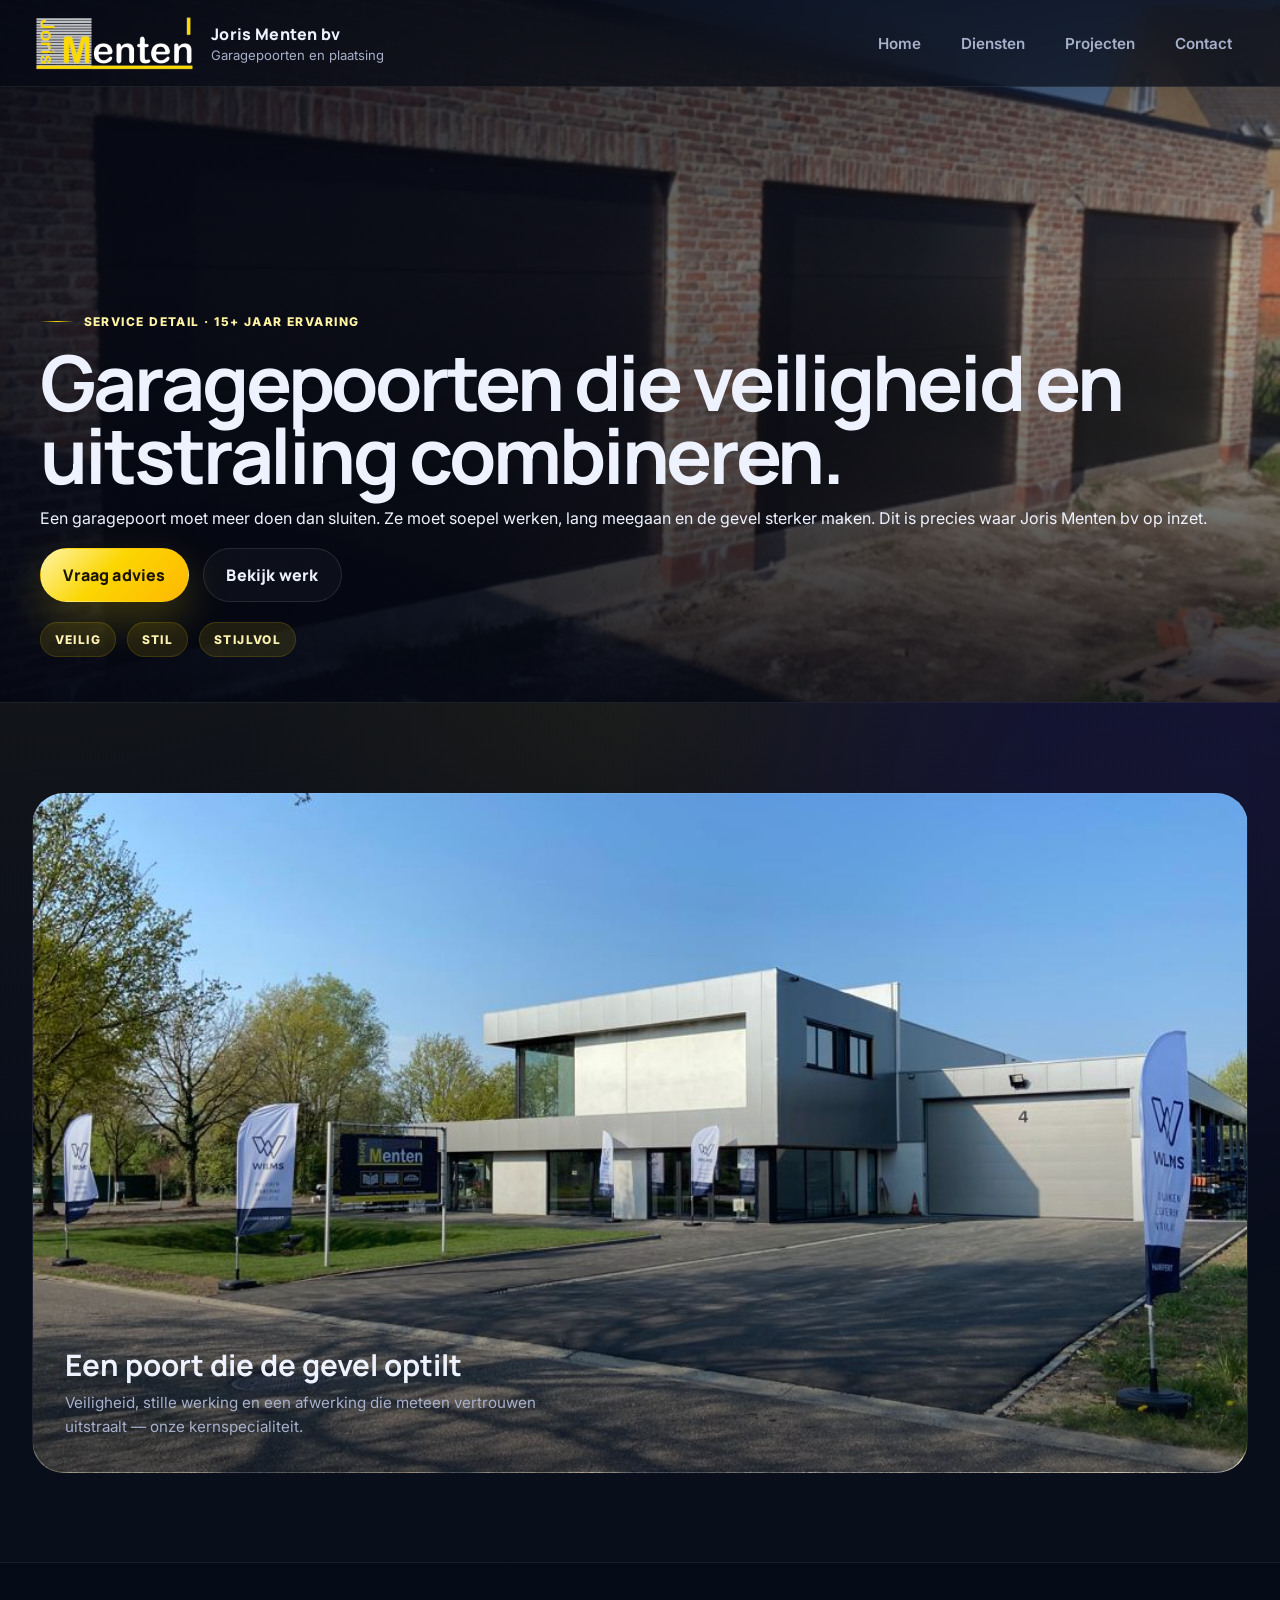
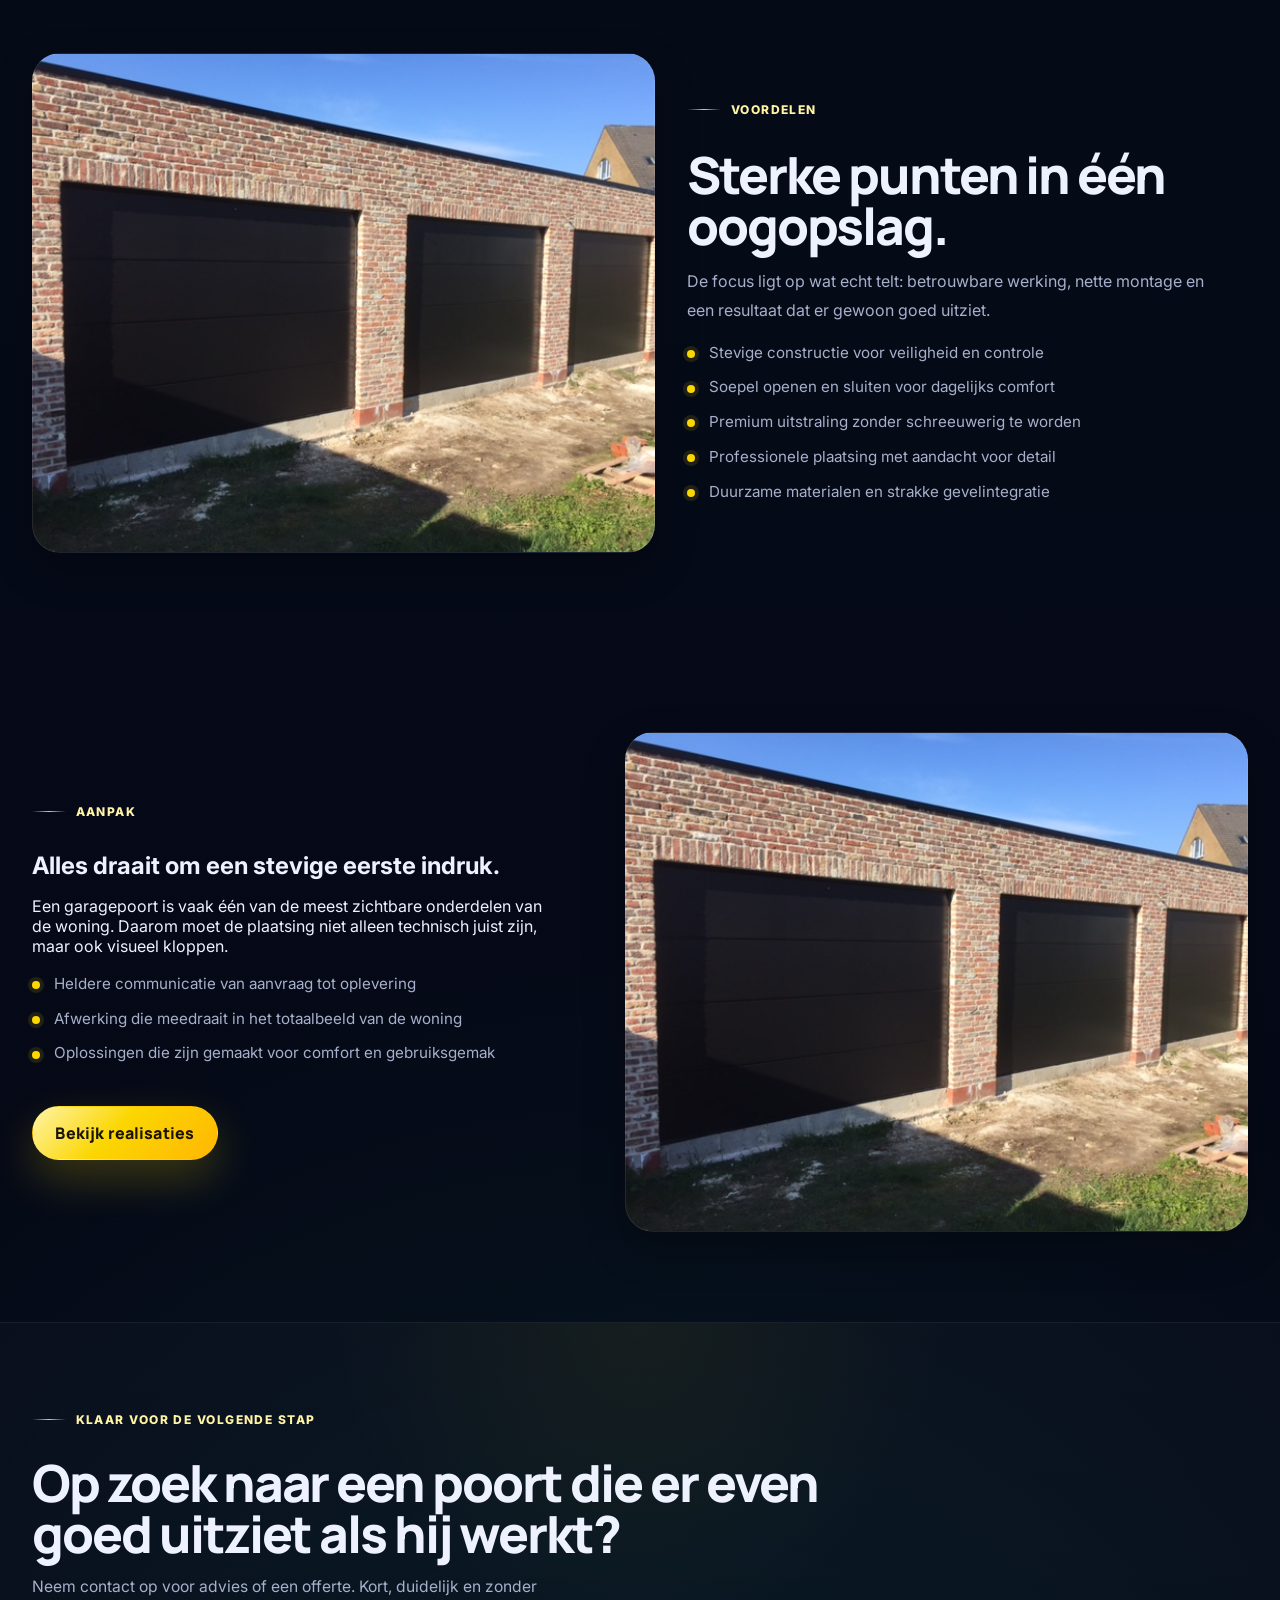
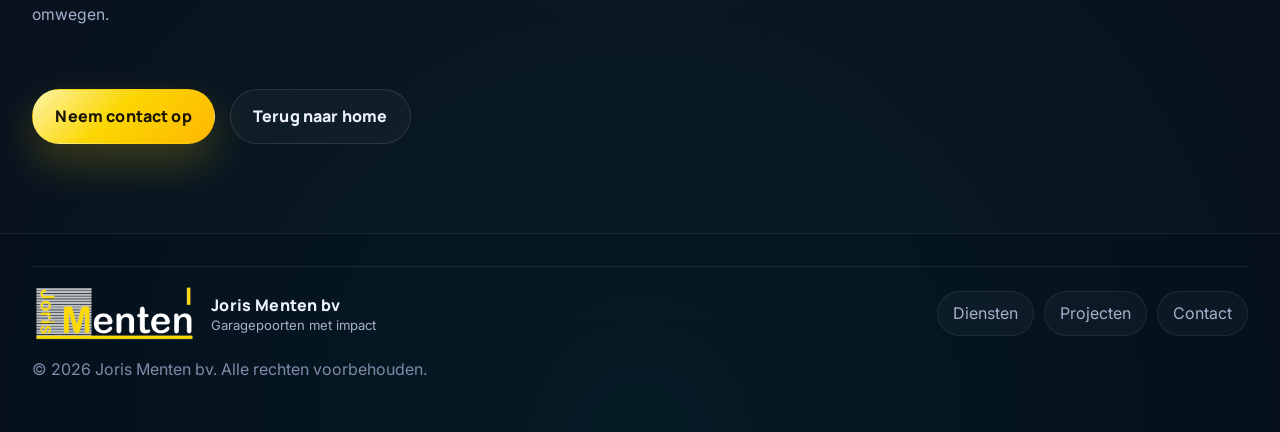
==== commit f388cf9d: "better image layouts" ====
--- a/garagepoorten.html
+++ b/garagepoorten.html
@@ -6,6 +6,8 @@
     <meta name="description" content="Garagepoorten van Joris Menten bv: veiligheid, uitstraling en een strakke plaatsing met premium afwerking.">
     <title>Garagepoorten | Joris Menten bv</title>
     <link rel="stylesheet" href="css/style.css">
+    <link rel="stylesheet" href="css/admin.css">
+    <script src="java/cms.js" defer></script>
     <script src="java/script.js" defer></script>
 </head>
 <body>
@@ -34,100 +36,88 @@
         </header>
 
         <main>
-            <section class="page-hero">
-                <div class="page-hero-inner">
-                    <div class="page-hero-copy reveal">
-                        <div class="eyebrow">Service detail</div>
-                        <h1>Garagepoorten die veiligheid en uitstraling combineren.</h1>
-                        <p>
-                            Een garagepoort moet meer doen dan sluiten. Ze moet soepel werken, lang meegaan en de gevel sterker maken.
-                            Dit is precies waar Joris Menten bv op inzet.
-                        </p>
-                        <div class="hero-actions">
-                            <a class="button button-primary" href="index.html#contact">Vraag advies</a>
-                            <a class="button button-secondary" href="projecten.html">Bekijk werk</a>
-                        </div>
+            <section class="page-hero page-hero--bleed">
+                <div class="page-hero-visual service-poorten" style="background-image: url('images/garage.jpg')"></div>
+                <div class="page-hero-scrim"></div>
+                <div class="page-hero-content reveal">
+                    <div class="eyebrow">Service detail · 15+ jaar ervaring</div>
+                    <h1>Garagepoorten die veiligheid en uitstraling combineren.</h1>
+                    <p>
+                        Een garagepoort moet meer doen dan sluiten. Ze moet soepel werken, lang meegaan en de gevel sterker maken.
+                        Dit is precies waar Joris Menten bv op inzet.
+                    </p>
+                    <div class="hero-actions">
+                        <a class="button button-primary" href="index.html#contact">Vraag advies</a>
+                        <a class="button button-secondary" href="projecten.html">Bekijk werk</a>
                     </div>
+                    <div class="kicker-row">
+                        <span class="pill">Veilig</span>
+                        <span class="pill">Stil</span>
+                        <span class="pill">Stijlvol</span>
+                    </div>
+                </div>
+            </section>
 
-                    <div class="page-hero-card reveal">
-                        <div class="page-visual service-poorten" aria-hidden="true"></div>
-                        <div class="kicker-row">
-                            <span class="pill">Veilig</span>
-                            <span class="pill">Stil</span>
-                            <span class="pill">Stijlvol</span>
+            <section class="section section--editorial section--wide surface">
+                <div class="section-inner">
+                    <div class="statement-image service-poorten reveal" style="background-image: url('images/projecten/1.jpeg')">
+                        <div class="statement-caption">
+                            <strong>Een poort die de gevel optilt</strong>
+                            <span>Veiligheid, stille werking en een afwerking die meteen vertrouwen uitstraalt — onze kernspecialiteit.</span>
                         </div>
                     </div>
                 </div>
             </section>
 
-            <section class="section surface">
+            <section class="section section--editorial">
                 <div class="section-inner">
-                    <div class="section-head reveal">
-                        <div class="section-kicker">Voordelen</div>
-                        <h2 class="section-title">Sterke punten in één oogopslag.</h2>
-                        <p class="section-intro">
-                            De focus ligt op wat echt telt: betrouwbare werking, nette montage en een resultaat dat er gewoon goed uitziet.
-                        </p>
-                    </div>
-
-                    <div class="feature-grid">
-                        <article class="feature-card reveal">
-                            <div class="feature-icon">🔒</div>
-                            <h3>Veiligheid</h3>
-                            <p>Een stevige constructie die uw woning beschermt en de toegang controleerbaar houdt.</p>
-                        </article>
-                        <article class="feature-card reveal">
-                            <div class="feature-icon">⚙️</div>
-                            <h3>Betrouwbare werking</h3>
-                            <p>Soepel openen en sluiten met een afwerking die afgestemd is op dagelijks gebruik.</p>
-                        </article>
-                        <article class="feature-card reveal">
-                            <div class="feature-icon">✨</div>
-                            <h3>Premium uitstraling</h3>
-                            <p>Een poort kan de gevel optillen; dit ontwerp doet precies dat zonder schreeuwerig te worden.</p>
-                        </article>
-                        <article class="feature-card reveal">
-                            <div class="feature-icon">🛠️</div>
-                            <h3>Professionele plaatsing</h3>
-                            <p>Exact werk, nette afwerking en aandacht voor detail van begin tot einde.</p>
-                        </article>
-                        <article class="feature-card reveal">
-                            <div class="feature-icon">🧱</div>
-                            <h3>Duurzame materialen</h3>
-                            <p>Materialen die tegen dagelijks gebruik en wisselende omstandigheden bestand zijn.</p>
-                        </article>
-                        <article class="feature-card reveal">
-                            <div class="feature-icon">📐</div>
-                            <h3>Strakke integratie</h3>
-                            <p>De poort wordt visueel onderdeel van de woning in plaats van een los element te lijken.</p>
-                        </article>
+                    <div class="benefit-band reveal" id="benefits">
+                        <div class="benefit-band-media service-poorten" style="background-image: url('images/garage.jpg')"></div>
+                        <div class="benefit-band-copy">
+                            <div class="section-kicker">Voordelen</div>
+                            <h2 class="section-title">Sterke punten in één oogopslag.</h2>
+                            <p class="section-intro">
+                                De focus ligt op wat echt telt: betrouwbare werking, nette montage en een resultaat dat er gewoon goed uitziet.
+                            </p>
+                            <ul class="benefit-list">
+                                <li>Stevige constructie voor veiligheid en controle</li>
+                                <li>Soepel openen en sluiten voor dagelijks comfort</li>
+                                <li>Premium uitstraling zonder schreeuwerig te worden</li>
+                                <li>Professionele plaatsing met aandacht voor detail</li>
+                                <li>Duurzame materialen en strakke gevelintegratie</li>
+                            </ul>
+                        </div>
                     </div>
                 </div>
             </section>
 
-            <section class="section">
-                <div class="section-inner split-layout reveal">
-                    <div class="split-copy">
-                        <div class="section-kicker">Aanpak</div>
-                        <h2>Alles draait om een stevige eerste indruk.</h2>
-                        <p>
-                            Een garagepoort is vaak één van de meest zichtbare onderdelen van de woning. Daarom moet de plaatsing
-                            niet alleen technisch juist zijn, maar ook visueel kloppen.
-                        </p>
-                        <ul>
-                            <li>Heldere communicatie van aanvraag tot oplevering</li>
-                            <li>Afwerking die meedraait in het totaalbeeld van de woning</li>
-                            <li>Oplossingen die zijn gemaakt voor comfort en gebruiksgemak</li>
-                        </ul>
+            <section class="section section--editorial section--wide">
+                <div class="section-inner">
+                    <div class="benefit-band benefit-band-reverse reveal" id="approach">
+                        <div class="benefit-band-media" style="background-image: url('images/projecten/2.jpg')"></div>
+                        <div class="benefit-band-copy">
+                            <div class="section-kicker">Aanpak</div>
+                            <h2>Alles draait om een stevige eerste indruk.</h2>
+                            <p>
+                                Een garagepoort is vaak één van de meest zichtbare onderdelen van de woning. Daarom moet de plaatsing
+                                niet alleen technisch juist zijn, maar ook visueel kloppen.
+                            </p>
+                            <ul class="benefit-list">
+                                <li>Heldere communicatie van aanvraag tot oplevering</li>
+                                <li>Afwerking die meedraait in het totaalbeeld van de woning</li>
+                                <li>Oplossingen die zijn gemaakt voor comfort en gebruiksgemak</li>
+                            </ul>
+                            <div class="hero-actions">
+                                <a class="button button-primary" href="projecten.html">Bekijk realisaties</a>
+                            </div>
+                        </div>
                     </div>
-
-                    <div class="showcase-image service-poorten" aria-hidden="true"></div>
                 </div>
             </section>
 
-            <section class="section surface">
+            <section id="closing" class="section surface">
                 <div class="section-inner reveal">
-                    <div class="section-head">
+                    <div class="section-head section-head--tight">
                         <div class="section-kicker">Klaar voor de volgende stap</div>
                         <h2 class="section-title">Op zoek naar een poort die er even goed uitziet als hij werkt?</h2>
                         <p class="section-intro">
--- a/css/style.css
+++ b/css/style.css
@@ -19,6 +19,8 @@
     --radius-md: 18px;
     --radius-sm: 14px;
     --max: 1240px;
+    --max-wide: 1440px;
+    --bleed: clamp(1rem, 4vw, 2.5rem);
 }
 
 * {
@@ -41,7 +43,7 @@
         radial-gradient(circle at top right, rgba(123, 92, 255, 0.12), transparent 28%),
         radial-gradient(circle at bottom center, rgba(0, 255, 209, 0.08), transparent 30%),
         linear-gradient(180deg, #040713 0%, #060b18 36%, #050816 100%);
-    overflow-x: hidden;
+    overflow-x: clip;
 }
 
 body::before,
@@ -249,6 +251,155 @@
     padding: clamp(5.2rem, 8.5vh, 6rem) clamp(1.2rem, 3vw, 2rem) clamp(2rem, 4vh, 2.8rem);
 }
 
+.hero--bleed {
+    min-height: 100svh;
+    height: 100svh;
+    max-height: none;
+    display: block;
+    padding: 0;
+    overflow: hidden;
+}
+
+.hero-bleed-visual {
+    position: absolute;
+    inset: 0;
+    z-index: 0;
+}
+
+.hero-bleed-visual .hero-carousel-track,
+.hero-bleed-visual .hero-slide {
+    position: absolute;
+    inset: 0;
+}
+
+.hero-bleed-visual .hero-slide img {
+    width: 100%;
+    height: 100%;
+    object-fit: cover;
+    object-position: center;
+}
+
+.hero-bleed-scrim {
+    position: absolute;
+    inset: 0;
+    z-index: 2;
+    background:
+        linear-gradient(90deg, rgba(4, 7, 18, 0.78) 0%, rgba(4, 7, 18, 0.38) 46%, transparent 72%),
+        linear-gradient(180deg, rgba(4, 7, 18, 0.42) 0%, transparent 32%, transparent 68%, rgba(4, 7, 18, 0.38) 100%);
+    pointer-events: none;
+}
+
+.hero-bleed-content {
+    position: relative;
+    z-index: 3;
+    height: 100%;
+    min-height: 100svh;
+    display: flex;
+    flex-direction: column;
+    justify-content: center;
+    padding: clamp(6rem, 11vh, 8rem) var(--bleed) clamp(4rem, 8vh, 5rem);
+    width: min(100%, var(--max-wide));
+    margin: 0 auto;
+    pointer-events: none;
+}
+
+.hero-bleed-content .hero-copy,
+.hero-bleed-content .hero-actions,
+.hero-bleed-content .button {
+    pointer-events: auto;
+}
+
+.hero--bleed .hero-copy {
+    max-width: min(680px, 94vw);
+}
+
+.hero--bleed .hero-copy .eyebrow {
+    margin-bottom: 0.85rem;
+    text-shadow: 0 1px 12px rgba(0, 0, 0, 0.4);
+}
+
+.hero--bleed .hero-copy h1 {
+    max-width: 12ch;
+    margin-bottom: 1rem;
+    text-shadow: 0 4px 40px rgba(0, 0, 0, 0.55);
+}
+
+.hero--bleed .hero-copy p {
+    max-width: 48ch;
+    font-size: clamp(1rem, 1.6vw, 1.12rem);
+    line-height: 1.65;
+    margin-bottom: 0.25rem;
+    text-shadow: 0 2px 20px rgba(0, 0, 0, 0.5);
+}
+
+.hero--bleed .hero-actions {
+    margin-top: 1.35rem;
+}
+
+.hero--bleed .hero-carousel-ui {
+    position: absolute;
+    left: auto;
+    right: var(--bleed);
+    bottom: clamp(1.5rem, 3vh, 2.25rem);
+    width: auto;
+    display: flex;
+    align-items: center;
+    justify-content: flex-end;
+    gap: 0.75rem;
+    z-index: 4;
+}
+
+.trust-bar {
+    position: relative;
+    z-index: 5;
+    border-top: 1px solid rgba(255, 255, 255, 0.07);
+    border-bottom: 1px solid rgba(255, 255, 255, 0.07);
+    background: rgba(5, 8, 18, 0.96);
+    backdrop-filter: blur(20px);
+    -webkit-backdrop-filter: blur(20px);
+}
+
+.trust-bar-inner {
+    width: min(100%, var(--max-wide));
+    margin: 0 auto;
+    display: grid;
+    grid-template-columns: repeat(4, minmax(0, 1fr));
+    gap: 0;
+}
+
+.trust-bar-item {
+    position: relative;
+    display: grid;
+    gap: 0.2rem;
+    padding: clamp(1rem, 2.2vw, 1.35rem) clamp(1rem, 2vw, 1.5rem);
+    text-align: center;
+}
+
+.trust-bar-item:not(:last-child)::after {
+    content: '';
+    position: absolute;
+    top: 25%;
+    right: 0;
+    width: 1px;
+    height: 50%;
+    background: rgba(255, 255, 255, 0.1);
+}
+
+.trust-bar-item strong {
+    font-family: 'Manrope', sans-serif;
+    font-size: clamp(1.35rem, 2vw, 1.75rem);
+    line-height: 1;
+    color: #fff7c0;
+    letter-spacing: -0.02em;
+}
+
+.trust-bar-item span {
+    color: var(--muted);
+    font-size: 0.82rem;
+    line-height: 1.4;
+    letter-spacing: 0.01em;
+}
+
 .hero-inner,
 .section-inner,
 .page-hero-inner,
@@ -389,15 +540,17 @@
     display: grid;
     grid-template-columns: repeat(3, minmax(0, 1fr));
     gap: 0.9rem;
-    margin-top: 1.5rem;
+    margin-top: 1rem;
 }
 
 .meta-chip {
     padding: 1rem;
     border-radius: var(--radius-md);
-    background: rgba(255, 255, 255, 0.04);
-    border: 1px solid rgba(255, 255, 255, 0.08);
+    background: rgba(6, 10, 21, 0.58);
+    border: 1px solid rgba(255, 255, 255, 0.1);
     box-shadow: inset 0 1px 0 rgba(255, 255, 255, 0.02);
+    backdrop-filter: blur(16px);
+    -webkit-backdrop-filter: blur(16px);
 }
 
 .meta-chip strong {
@@ -421,6 +574,12 @@
     border: 1px solid rgba(255, 255, 255, 0.08);
     box-shadow: var(--shadow);
     background: linear-gradient(180deg, rgba(4, 7, 18, 0.1), rgba(4, 7, 18, 0.65));
+}
+
+.hero-media-stack {
+    display: grid;
+    gap: 1rem;
+    align-self: center;
 }
 
 .hero-visual::before {
@@ -602,6 +761,548 @@
     padding: 0 clamp(1.2rem, 3vw, 2rem) 2rem;
 }
 
+.trust-strip {
+    position: relative;
+    z-index: 4;
+    margin-top: -3.5rem;
+    padding: 0 var(--bleed) clamp(2rem, 4vw, 3rem);
+}
+
+.trust-strip-inner {
+    width: min(100%, var(--max-wide));
+    margin: 0 auto;
+    display: grid;
+    gap: 1rem;
+}
+
+.trust-stats {
+    display: grid;
+    grid-template-columns: repeat(4, minmax(0, 1fr));
+    gap: 0.85rem;
+}
+
+.trust-stat {
+    padding: 1.15rem 1.2rem;
+    border-radius: 20px;
+    background: linear-gradient(180deg, rgba(20, 28, 54, 0.92), rgba(11, 16, 32, 0.88));
+    border: 1px solid rgba(255, 255, 255, 0.1);
+    box-shadow: var(--shadow-soft);
+    backdrop-filter: blur(22px);
+    -webkit-backdrop-filter: blur(22px);
+}
+
+.trust-stat strong {
+    display: block;
+    font-family: 'Manrope', sans-serif;
+    font-size: clamp(1.45rem, 2vw, 2rem);
+    line-height: 1;
+    margin-bottom: 0.35rem;
+    color: #fff7c0;
+}
+
+.trust-stat span {
+    color: var(--muted);
+    font-size: 0.88rem;
+    line-height: 1.45;
+}
+
+.trust-proof {
+    display: grid;
+    grid-template-columns: minmax(0, 0.85fr) minmax(0, 1.15fr);
+    gap: 1rem;
+    align-items: stretch;
+    padding: 1.25rem 1.35rem;
+    border-radius: 24px;
+    background: rgba(8, 12, 24, 0.72);
+    border: 1px solid rgba(251, 214, 1, 0.14);
+    backdrop-filter: blur(20px);
+    -webkit-backdrop-filter: blur(20px);
+}
+
+.trust-proof-copy {
+    display: grid;
+    gap: 0.55rem;
+    align-content: center;
+}
+
+.trust-proof-copy h2 {
+    font-family: 'Manrope', sans-serif;
+    font-size: clamp(1.25rem, 2.2vw, 1.65rem);
+    letter-spacing: -0.03em;
+    line-height: 1.05;
+}
+
+.trust-proof-copy p {
+    color: var(--muted);
+    font-size: 0.95rem;
+    line-height: 1.65;
+    max-width: 42ch;
+}
+
+.trust-points {
+    display: grid;
+    grid-template-columns: repeat(3, minmax(0, 1fr));
+    gap: 0.75rem;
+}
+
+.trust-point {
+    padding: 0.85rem 0.95rem;
+    border-radius: 16px;
+    background: rgba(255, 255, 255, 0.03);
+    border: 1px solid rgba(255, 255, 255, 0.07);
+}
+
+.trust-point strong {
+    display: block;
+    font-family: 'Manrope', sans-serif;
+    font-size: 0.92rem;
+    margin-bottom: 0.2rem;
+    color: var(--text);
+}
+
+.trust-point span {
+    color: var(--muted-2);
+    font-size: 0.82rem;
+    line-height: 1.45;
+}
+
+.section--editorial {
+    padding-top: clamp(3rem, 6vw, 5rem);
+    padding-bottom: clamp(3rem, 6vw, 5rem);
+}
+
+.section--wide {
+    padding-left: var(--bleed);
+    padding-right: var(--bleed);
+}
+
+.section--wide .section-inner {
+    width: min(100%, var(--max-wide));
+}
+
+.service-bands {
+    display: grid;
+    gap: clamp(1.5rem, 3vw, 2.5rem);
+}
+
+.service-band {
+    display: grid;
+    grid-template-columns: minmax(0, 1.05fr) minmax(0, 0.95fr);
+    gap: clamp(1rem, 2.5vw, 1.75rem);
+    align-items: stretch;
+    min-height: clamp(320px, 42vw, 480px);
+}
+
+.service-band.band-right {
+    grid-template-columns: minmax(0, 0.95fr) minmax(0, 1.05fr);
+}
+
+.service-band.band-right .service-band-media {
+    order: 2;
+}
+
+.service-band.band-right .service-band-copy {
+    order: 1;
+}
+
+.service-band.band-full {
+    grid-template-columns: 1fr;
+    min-height: clamp(380px, 50vw, 560px);
+}
+
+.service-band.band-full .service-band-media {
+    position: absolute;
+    inset: 0;
+}
+
+.service-band.band-full {
+    position: relative;
+    overflow: hidden;
+    border-radius: 28px;
+    border: 1px solid rgba(255, 255, 255, 0.08);
+}
+
+.service-band.band-full .service-band-copy {
+    position: relative;
+    z-index: 2;
+    align-self: end;
+    max-width: min(560px, 92%);
+    margin: clamp(1.25rem, 3vw, 2rem);
+    padding: clamp(1.25rem, 2.5vw, 1.75rem);
+    border-radius: 22px;
+    background: rgba(6, 10, 21, 0.72);
+    border: 1px solid rgba(255, 255, 255, 0.1);
+    backdrop-filter: blur(18px);
+    -webkit-backdrop-filter: blur(18px);
+}
+
+.service-band.band-statement {
+    grid-template-columns: 1fr;
+    min-height: clamp(420px, 58vw, 640px);
+    position: relative;
+    overflow: hidden;
+    border-radius: 32px;
+    border: 1px solid rgba(255, 255, 255, 0.08);
+}
+
+.service-band.band-statement .service-band-media {
+    position: absolute;
+    inset: 0;
+    min-height: 100%;
+    aspect-ratio: auto;
+    border-radius: 0;
+}
+
+.service-band.band-statement .service-band-copy {
+    position: relative;
+    z-index: 2;
+    align-self: end;
+    max-width: min(640px, 94%);
+    margin: clamp(1.5rem, 3vw, 2.5rem);
+    padding: clamp(1.35rem, 2.5vw, 2rem);
+    border-radius: 24px;
+    background: rgba(4, 7, 18, 0.78);
+    border: 1px solid rgba(251, 214, 1, 0.16);
+    backdrop-filter: blur(20px);
+    -webkit-backdrop-filter: blur(20px);
+}
+
+.service-band-media {
+    position: relative;
+    overflow: hidden;
+    border-radius: 28px;
+    min-height: 100%;
+    aspect-ratio: auto;
+    background: #0b1020 center/cover no-repeat;
+    border: 1px solid rgba(255, 255, 255, 0.08);
+    box-shadow: var(--shadow-soft);
+}
+
+.service-band-media::after {
+    content: '';
+    position: absolute;
+    inset: 0;
+    background: linear-gradient(180deg, rgba(4, 8, 18, 0.06) 0%, rgba(4, 8, 18, 0.42) 100%);
+}
+
+.service-band-copy {
+    display: grid;
+    gap: 0.75rem;
+    align-content: center;
+    padding: clamp(0.5rem, 2vw, 1rem) 0;
+    max-width: 52ch;
+}
+
+.service-band-copy h3 {
+    font-family: 'Manrope', sans-serif;
+    font-size: clamp(1.65rem, 3vw, 2.35rem);
+    line-height: 1.02;
+    letter-spacing: -0.03em;
+}
+
+.service-band-copy p {
+    color: var(--muted);
+    line-height: 1.75;
+    font-size: 0.98rem;
+}
+
+.service-band-footer {
+    display: flex;
+    flex-wrap: wrap;
+    align-items: center;
+    gap: 0.75rem;
+    margin-top: 0.35rem;
+}
+
+.compact-services {
+    display: grid;
+    grid-template-columns: repeat(2, minmax(0, 1fr));
+    gap: 0.85rem;
+    margin-top: 0.5rem;
+}
+
+.compact-service {
+    display: grid;
+    gap: 0.35rem;
+    padding: 1rem 1.1rem;
+    border-radius: 18px;
+    background: rgba(255, 255, 255, 0.03);
+    border: 1px solid rgba(255, 255, 255, 0.08);
+    transition: border-color 0.22s ease, transform 0.22s ease;
+}
+
+.compact-service:hover {
+    border-color: rgba(251, 214, 1, 0.22);
+    transform: translateY(-2px);
+}
+
+.compact-service h4 {
+    font-family: 'Manrope', sans-serif;
+    font-size: 1rem;
+}
+
+.compact-service p {
+    color: var(--muted-2);
+    font-size: 0.88rem;
+    line-height: 1.55;
+}
+
+.featured-showcase {
+    display: grid;
+    gap: clamp(1rem, 2vw, 1.5rem);
+}
+
+.featured-hero-block {
+    position: relative;
+    width: 100%;
+    height: clamp(240px, 40vh, 420px);
+    border-radius: 32px;
+    overflow: hidden;
+    border: 1px solid rgba(255, 255, 255, 0.08);
+    cursor: pointer;
+    transition: transform 0.3s ease, border-color 0.3s ease;
+}
+
+.featured-hero-block:hover {
+    transform: translateY(-4px);
+    border-color: rgba(251, 214, 1, 0.22);
+}
+
+.featured-hero-block img {
+    width: 100%;
+    height: 100%;
+    object-fit: cover;
+    object-position: center;
+    transition: transform 0.45s ease;
+}
+
+.featured-hero-block:hover img {
+    transform: scale(1.03);
+}
+
+.featured-hero-block .gallery-overlay {
+    padding: clamp(1.25rem, 3vw, 2rem);
+}
+
+.featured-duo {
+    display: grid;
+    grid-template-columns: repeat(2, minmax(0, 1fr));
+    gap: clamp(1rem, 2vw, 1.5rem);
+}
+
+.featured-duo .featured-block {
+    min-height: clamp(280px, 34vw, 420px);
+}
+
+.featured-block {
+    position: relative;
+    min-height: clamp(280px, 34vw, 420px);
+    border-radius: 26px;
+    overflow: hidden;
+    border: 1px solid rgba(255, 255, 255, 0.08);
+    cursor: pointer;
+    transition: transform 0.3s ease, border-color 0.3s ease;
+}
+
+.featured-block:hover {
+    transform: translateY(-4px);
+    border-color: rgba(251, 214, 1, 0.2);
+}
+
+.featured-block img {
+    width: 100%;
+    height: 100%;
+    object-fit: cover;
+    min-height: inherit;
+    transition: transform 0.45s ease;
+}
+
+.featured-block:hover img {
+    transform: scale(1.04);
+}
+
+.editorial-gallery {
+    display: grid;
+    grid-template-columns: repeat(12, minmax(0, 1fr));
+    gap: clamp(0.85rem, 1.5vw, 1.25rem);
+}
+
+.editorial-block {
+    position: relative;
+    grid-column: span 4;
+    overflow: hidden;
+    border-radius: 24px;
+    border: 1px solid rgba(255, 255, 255, 0.08);
+    cursor: pointer;
+    transition: transform 0.28s ease, border-color 0.28s ease;
+    background: #0b1020;
+}
+
+.editorial-block:hover {
+    transform: translateY(-4px);
+    border-color: rgba(251, 214, 1, 0.2);
+}
+
+.editorial-block img {
+    width: 100%;
+    height: 100%;
+    object-fit: cover;
+    display: block;
+    transition: transform 0.4s ease;
+}
+
+.editorial-block:hover img {
+    transform: scale(1.045);
+}
+
+.editorial-block.layout-wide {
+    grid-column: span 8;
+    min-height: clamp(260px, 32vw, 380px);
+}
+
+.editorial-block.layout-tall {
+    grid-column: span 4;
+    grid-row: span 2;
+    min-height: clamp(420px, 48vw, 560px);
+}
+
+.editorial-block.layout-hero {
+    grid-column: span 12;
+    height: clamp(240px, 40vh, 420px);
+    min-height: unset;
+    border-radius: 32px;
+}
+
+.editorial-block.layout-hero img {
+    object-position: center;
+}
+
+.editorial-block.layout-standard {
+    min-height: clamp(220px, 26vw, 300px);
+}
+
+.editorial-block .gallery-overlay {
+    padding: 1rem 1.15rem 1.2rem;
+}
+
+.benefit-band {
+    display: grid;
+    grid-template-columns: minmax(0, 1fr) minmax(280px, 0.9fr);
+    gap: clamp(1.25rem, 3vw, 2rem);
+    align-items: center;
+}
+
+.benefit-band.benefit-band-reverse {
+    grid-template-columns: minmax(280px, 0.9fr) minmax(0, 1fr);
+}
+
+.benefit-band.benefit-band-reverse .benefit-band-media {
+    order: 2;
+}
+
+.benefit-band.benefit-band-reverse .benefit-band-copy {
+    order: 1;
+}
+
+.benefit-band-media {
+    min-height: clamp(340px, 42vw, 500px);
+    border-radius: 28px;
+    overflow: hidden;
+    background: #0b1020 center/cover no-repeat;
+    border: 1px solid rgba(255, 255, 255, 0.08);
+    box-shadow: var(--shadow-soft);
+}
+
+.benefit-band-copy {
+    display: grid;
+    gap: 1rem;
+    max-width: 52ch;
+}
+
+.benefit-list {
+    display: grid;
+    gap: 0.65rem;
+    list-style: none;
+}
+
+.benefit-list li {
+    position: relative;
+    padding-left: 1.35rem;
+    color: var(--muted);
+    line-height: 1.6;
+    font-size: 0.95rem;
+}
+
+.benefit-list li::before {
+    content: '';
+    position: absolute;
+    left: 0;
+    top: 0.58rem;
+    width: 8px;
+    height: 8px;
+    border-radius: 50%;
+    background: var(--accent);
+    box-shadow: 0 0 0 4px rgba(251, 214, 1, 0.11);
+}
+
+.statement-image {
+    position: relative;
+    min-height: clamp(400px, 55vw, 680px);
+    border-radius: 32px;
+    overflow: hidden;
+    border: 1px solid rgba(255, 255, 255, 0.08);
+    background: #0b1020 center/cover no-repeat;
+}
+
+.statement-image::after {
+    content: '';
+    position: absolute;
+    inset: 0;
+    background: linear-gradient(180deg, transparent 40%, rgba(4, 8, 18, 0.55) 100%);
+}
+
+.statement-caption {
+    position: absolute;
+    left: clamp(1.25rem, 3vw, 2rem);
+    right: clamp(1.25rem, 3vw, 2rem);
+    bottom: clamp(1.25rem, 3vw, 2rem);
+    z-index: 2;
+    max-width: 48ch;
+}
+
+.statement-caption strong {
+    display: block;
+    font-family: 'Manrope', sans-serif;
+    font-size: clamp(1.35rem, 2.5vw, 1.85rem);
+    margin-bottom: 0.35rem;
+}
+
+.statement-caption span {
+    color: var(--muted);
+    font-size: 0.95rem;
+    line-height: 1.6;
+}
+
+.split-layout.split-layout-oversized {
+    grid-template-columns: minmax(0, 0.82fr) minmax(360px, 1.18fr);
+    gap: clamp(1.25rem, 3vw, 2.5rem);
+}
+
+.split-layout.split-layout-oversized .showcase-image {
+    min-height: clamp(460px, 52vw, 620px);
+    border-radius: 32px;
+}
+
+.section-head--tight {
+    max-width: 640px;
+    margin-bottom: 0.25rem;
+}
+
+.section-head--tight .section-intro {
+    max-width: 52ch;
+    font-size: 0.98rem;
+}
+
 .stat-strip-inner {
     width: min(100%, var(--max));
     margin: 0 auto;
@@ -960,6 +1661,52 @@
     padding: 8rem clamp(1.2rem, 3vw, 2rem) 3rem;
 }
 
+.page-hero--bleed {
+    position: relative;
+    min-height: min(78svh, 720px);
+    padding: 0;
+    display: grid;
+    align-items: end;
+    overflow: hidden;
+}
+
+.page-hero-visual {
+    position: absolute;
+    inset: 0;
+    background: #0b1020 center/cover no-repeat;
+}
+
+.page-hero-visual::after {
+    content: '';
+    position: absolute;
+    inset: 0;
+    background:
+        linear-gradient(105deg, rgba(4, 7, 18, 0.9) 0%, rgba(4, 7, 18, 0.62) 42%, rgba(4, 7, 18, 0.22) 100%),
+        linear-gradient(180deg, rgba(4, 7, 18, 0.45) 0%, transparent 40%, rgba(4, 7, 18, 0.75) 100%);
+}
+
+.page-hero-scrim {
+    position: absolute;
+    inset: 0;
+    pointer-events: none;
+}
+
+.page-hero-content {
+    position: relative;
+    z-index: 2;
+    width: min(100%, var(--max-wide));
+    margin: 0 auto;
+    padding: clamp(6.5rem, 12vh, 8rem) var(--bleed) clamp(2.5rem, 5vh, 3.5rem);
+}
+
+.page-hero-content .hero-actions {
+    margin-top: 1.25rem;
+}
+
+.page-hero-content .kicker-row {
+    margin-top: 1.25rem;
+}
+
 .page-hero-inner {
     display: grid;
     grid-template-columns: minmax(0, 1.1fr) minmax(280px, 0.9fr);
@@ -1051,8 +1798,10 @@
 }
 
 .contact-grid {
+    display: grid;
     grid-template-columns: minmax(0, 0.9fr) minmax(0, 1.1fr);
     align-items: stretch;
+    gap: 1rem;
 }
 
 .contact-stack {
@@ -1081,7 +1830,8 @@
 }
 
 .map-wrap {
-    min-height: 100%;
+    position: relative;
+    min-height: 440px;
     border-radius: var(--radius-xl);
     overflow: hidden;
     border: 1px solid rgba(255, 255, 255, 0.08);
@@ -1212,6 +1962,14 @@
     padding: 0 clamp(1.2rem, 3vw, 2rem) clamp(4rem, 7vw, 7rem);
 }
 
+#featured-projects {
+    padding-top: clamp(4.5rem, 9vw, 7.5rem);
+}
+
+#gallery {
+    padding-top: clamp(4.5rem, 9vw, 7.5rem);
+}
+
 .page-section-inner {
     width: min(100%, var(--max));
     margin: 0 auto;
@@ -1240,8 +1998,31 @@
     .hero-inner,
     .page-hero-inner,
     .split-layout,
-    .contact-grid {
+    .split-layout.split-layout-oversized,
+    .contact-grid,
+    .trust-proof,
+    .service-band,
+    .service-band.band-right,
+    .benefit-band,
+    .benefit-band.benefit-band-reverse {
         grid-template-columns: 1fr;
+    }
+
+    .service-band.band-right .service-band-media,
+    .service-band.band-right .service-band-copy,
+    .benefit-band.benefit-band-reverse .benefit-band-media,
+    .benefit-band.benefit-band-reverse .benefit-band-copy {
+        order: unset;
+    }
+
+    .service-band,
+    .service-band.band-statement,
+    .service-band.band-full {
+        min-height: clamp(300px, 58vw, 440px);
+    }
+
+    .service-band-media {
+        min-height: clamp(260px, 48vw, 360px);
     }
 
     .hero-visual,
@@ -1251,9 +2032,13 @@
     }
 
     .grid-4,
+    .grid-3,
     .feature-grid,
+    .trust-bar-inner,
     .stat-strip-inner,
-    .hero-meta {
+    .hero-meta,
+    .featured-duo,
+    .compact-services {
         grid-template-columns: repeat(2, minmax(0, 1fr));
     }
 
@@ -1261,8 +2046,14 @@
     .gallery-card:nth-child(6n + 1),
     .gallery-card:nth-child(6n + 2),
     .gallery-card:nth-child(6n + 3),
-    .gallery-card:nth-child(6n + 4) {
+    .gallery-card:nth-child(6n + 4),
+    .editorial-block,
+    .editorial-block.layout-wide,
+    .editorial-block.layout-tall,
+    .editorial-block.layout-hero,
+    .editorial-block.layout-standard {
         grid-column: span 6;
+        grid-row: auto;
     }
 }
 
@@ -1323,18 +2114,82 @@
         padding-bottom: 2.5rem;
     }
 
+    .hero--bleed {
+        height: auto;
+        min-height: 100svh;
+    }
+
+    .hero-bleed-content {
+        min-height: 100svh;
+        justify-content: center;
+        padding: clamp(5.5rem, 12vh, 7rem) var(--bleed) clamp(3.5rem, 8vh, 4.5rem);
+    }
+
+    .hero-bleed-scrim {
+        background:
+            linear-gradient(180deg, rgba(4, 7, 18, 0.5) 0%, transparent 28%, transparent 72%, rgba(4, 7, 18, 0.45) 100%);
+    }
+
+    .hero--bleed .hero-copy h1 {
+        max-width: 100%;
+    }
+
+    .hero--bleed .hero-carousel-ui {
+        left: var(--bleed);
+        right: var(--bleed);
+        justify-content: space-between;
+    }
+
+    .trust-bar-inner {
+        grid-template-columns: repeat(2, minmax(0, 1fr));
+    }
+
+    .trust-bar-item:nth-child(2)::after {
+        display: none;
+    }
+
+    .page-hero--bleed {
+        min-height: min(72svh, 620px);
+    }
+
+    .page-hero-content {
+        padding-top: 6.5rem;
+    }
+
     .hero h1 {
         max-width: 100%;
     }
 
-    .hero-meta,
+    .trust-bar-inner,
     .stat-strip-inner,
     .grid-4,
-    .feature-grid {
+    .hero-meta,
+    .featured-duo,
+    .compact-services {
         grid-template-columns: 1fr;
     }
 
-    .gallery-grid {
+    .meta-chip {
+        padding: 0.8rem 0.85rem;
+    }
+
+    .meta-chip strong {
+        font-size: 0.92rem;
+    }
+
+    .meta-chip span {
+        font-size: 0.78rem;
+        line-height: 1.45;
+    }
+
+    .service-footer {
+        align-items: flex-start;
+        flex-direction: column;
+        gap: 0.75rem;
+    }
+
+    .gallery-grid,
+    .editorial-gallery {
         grid-template-columns: 1fr;
     }
 
@@ -1342,8 +2197,24 @@
     .gallery-card:nth-child(6n + 1),
     .gallery-card:nth-child(6n + 2),
     .gallery-card:nth-child(6n + 3),
-    .gallery-card:nth-child(6n + 4) {
+    .gallery-card:nth-child(6n + 4),
+    .editorial-block,
+    .editorial-block.layout-wide,
+    .editorial-block.layout-tall,
+    .editorial-block.layout-hero,
+    .editorial-block.layout-standard {
         grid-column: auto;
+        grid-row: auto;
+        min-height: clamp(240px, 62vw, 340px);
+    }
+
+    .editorial-block.layout-hero {
+        height: clamp(220px, 36vh, 340px);
+        min-height: unset;
+    }
+
+    .featured-hero-block {
+        height: clamp(220px, 36vh, 340px);
     }
 
     .footer-top,
@@ -1439,6 +2310,21 @@
         bottom: 0.65rem;
     }
 
+    .meta-chip {
+        padding: 0.65rem 0.7rem;
+        border-radius: 18px;
+    }
+
+    .meta-chip strong {
+        font-size: 0.84rem;
+        margin-bottom: 0.18rem;
+    }
+
+    .meta-chip span {
+        font-size: 0.7rem;
+        line-height: 1.35;
+    }
+
     .hero-carousel-btn {
         width: 40px;
         height: 40px;
@@ -1545,9 +2431,12 @@
         font-size: 1rem;
     }
 
-    .hero-actions,
-    .hero-meta {
+    .hero-actions {
         margin-top: 1.2rem;
+    }
+
+    .hero-media-stack {
+        gap: 0.75rem;
     }
 
     .hero-visual {
--- a/css/admin.css
+++ b/css/admin.css
@@ -0,0 +1,488 @@
+:root {
+    --cms-bg: rgba(6, 10, 21, 0.96);
+    --cms-panel: rgba(10, 15, 30, 0.96);
+    --cms-line: rgba(255, 255, 255, 0.08);
+    --cms-accent: #fbd601;
+    --cms-text: #eef2ff;
+    --cms-muted: #9ea8c7;
+    --cms-shadow: 0 24px 80px rgba(0, 0, 0, 0.55);
+}
+
+.cms-toolbar {
+    position: fixed;
+    top: 0.75rem;
+    right: 0.75rem;
+    z-index: 4000;
+    display: inline-flex;
+    align-items: center;
+    gap: 0.6rem;
+    padding: 0.65rem 0.85rem;
+    border-radius: 999px;
+    background: var(--cms-bg);
+    border: 1px solid rgba(251, 214, 1, 0.18);
+    color: var(--cms-text);
+    box-shadow: var(--cms-shadow);
+    backdrop-filter: blur(18px);
+    -webkit-backdrop-filter: blur(18px);
+    font-size: 0.92rem;
+    font-weight: 700;
+}
+
+.cms-toolbar .cms-pill {
+    padding: 0.3rem 0.65rem;
+    border-radius: 999px;
+    background: rgba(251, 214, 1, 0.12);
+    color: #fff7c0;
+    font-size: 0.78rem;
+    text-transform: uppercase;
+    letter-spacing: 0.08em;
+}
+
+.cms-toolbar button,
+.cms-toolbar a {
+    border: 0;
+    border-radius: 999px;
+    padding: 0.45rem 0.75rem;
+    cursor: pointer;
+    font: inherit;
+    color: inherit;
+    background: rgba(255, 255, 255, 0.06);
+}
+
+.cms-toolbar button:hover,
+.cms-toolbar a:hover,
+.cms-toolbar button:focus-visible,
+.cms-toolbar a:focus-visible {
+    outline: none;
+    background: rgba(251, 214, 1, 0.15);
+}
+
+.cms-edit-target {
+    outline: 1px dashed transparent;
+    transition: outline-color 0.2s ease, box-shadow 0.2s ease;
+}
+
+.cms-edit-target:hover {
+    outline-color: rgba(251, 214, 1, 0.45);
+}
+
+.cms-edit-wrap {
+    position: relative;
+}
+
+.cms-edit-button,
+.cms-add-button {
+    position: absolute;
+    top: 0.6rem;
+    right: 0.6rem;
+    z-index: 5;
+    display: inline-grid;
+    place-items: center;
+    width: 2rem;
+    height: 2rem;
+    border: 0;
+    border-radius: 999px;
+    background: rgba(8, 12, 24, 0.92);
+    color: #fff;
+    cursor: pointer;
+    box-shadow: 0 12px 26px rgba(0, 0, 0, 0.35);
+    opacity: 0;
+    transform: translateY(-2px);
+    transition: opacity 0.18s ease, transform 0.18s ease, background 0.18s ease;
+}
+
+.cms-add-button {
+    top: 0.75rem;
+    right: 0.75rem;
+}
+
+.cms-add-button.cms-add-inline {
+    position: relative;
+    top: auto;
+    right: auto;
+    left: auto;
+    margin: 0 0 0.9rem auto;
+    opacity: 1;
+    transform: none;
+    display: inline-grid;
+}
+
+.cms-add-button.cms-add-inline:hover,
+.cms-add-button.cms-add-inline:focus-visible {
+    transform: none;
+}
+
+.cms-edit-wrap:hover > .cms-edit-button,
+.cms-edit-wrap:hover > .cms-add-button,
+.cms-edit-target:hover > .cms-edit-button,
+.cms-edit-target:hover > .cms-add-button {
+    opacity: 1;
+    transform: translateY(0);
+}
+
+.cms-edit-button:hover,
+.cms-add-button:hover,
+.cms-edit-button:focus-visible,
+.cms-add-button:focus-visible {
+    outline: none;
+    background: rgba(251, 214, 1, 0.18);
+}
+
+.cms-modal {
+    position: fixed;
+    inset: 0;
+    z-index: 5000;
+    display: none;
+    align-items: center;
+    justify-content: center;
+    padding: 1rem;
+    background: rgba(3, 5, 12, 0.82);
+    backdrop-filter: blur(16px);
+    -webkit-backdrop-filter: blur(16px);
+}
+
+.cms-modal.is-open {
+    display: flex;
+}
+
+.cms-modal-card {
+    width: min(100%, 980px);
+    max-height: min(90vh, 920px);
+    overflow: auto;
+    border-radius: 28px;
+    background: var(--cms-panel);
+    border: 1px solid rgba(255, 255, 255, 0.08);
+    box-shadow: var(--cms-shadow);
+}
+
+.cms-modal-head,
+.cms-modal-foot {
+    display: flex;
+    align-items: center;
+    justify-content: space-between;
+    gap: 0.75rem;
+    padding: 1rem 1.1rem;
+    border-bottom: 1px solid var(--cms-line);
+}
+
+.cms-modal-foot {
+    border-bottom: 0;
+    border-top: 1px solid var(--cms-line);
+    flex-wrap: wrap;
+}
+
+.cms-modal-title {
+    display: grid;
+    gap: 0.15rem;
+}
+
+.cms-modal-title strong {
+    font-size: 1.05rem;
+}
+
+.cms-modal-title span {
+    color: var(--cms-muted);
+    font-size: 0.88rem;
+}
+
+.cms-close {
+    width: 2.35rem;
+    height: 2.35rem;
+    border: 0;
+    border-radius: 999px;
+    background: rgba(255, 255, 255, 0.08);
+    color: var(--cms-text);
+    cursor: pointer;
+}
+
+.cms-modal-body {
+    display: grid;
+    gap: 1rem;
+    padding: 1rem 1.1rem 1.15rem;
+}
+
+.cms-field {
+    display: grid;
+    gap: 0.45rem;
+}
+
+.cms-field label {
+    font-size: 0.82rem;
+    font-weight: 800;
+    letter-spacing: 0.06em;
+    text-transform: uppercase;
+    color: var(--cms-muted);
+}
+
+.cms-field input,
+.cms-field textarea,
+.cms-field select {
+    width: 100%;
+    border-radius: 16px;
+    border: 1px solid rgba(255, 255, 255, 0.09);
+    background: rgba(255, 255, 255, 0.04);
+    color: var(--cms-text);
+    padding: 0.85rem 1rem;
+    font: inherit;
+}
+
+.cms-field textarea {
+    min-height: 150px;
+    resize: vertical;
+}
+
+.cms-preview {
+    display: grid;
+    gap: 0.75rem;
+    padding: 0.85rem;
+    border-radius: 20px;
+    border: 1px solid rgba(255, 255, 255, 0.09);
+    background: rgba(255, 255, 255, 0.03);
+}
+
+.cms-preview img {
+    width: 100%;
+    max-height: 280px;
+    object-fit: contain;
+    background: #03050c;
+    border-radius: 16px;
+}
+
+.cms-current-row {
+    display: flex;
+    align-items: baseline;
+    justify-content: space-between;
+    gap: 1rem;
+    padding: 0.85rem 1rem;
+    border-radius: 18px;
+    border: 1px solid rgba(255, 255, 255, 0.08);
+    background: rgba(255, 255, 255, 0.04);
+}
+
+.cms-current-row span {
+    color: var(--cms-muted);
+    font-size: 0.8rem;
+    text-transform: uppercase;
+    letter-spacing: 0.08em;
+    font-weight: 800;
+}
+
+.cms-current-row strong {
+    color: var(--cms-text);
+    font-size: 0.92rem;
+    text-align: right;
+    word-break: break-word;
+}
+
+.cms-media-tabs {
+    display: inline-flex;
+    gap: 0.5rem;
+    flex-wrap: wrap;
+}
+
+.cms-media-tabs button {
+    min-height: 38px;
+    border-radius: 999px;
+    border: 1px solid rgba(255, 255, 255, 0.1);
+    background: rgba(255, 255, 255, 0.04);
+    color: var(--cms-text);
+    padding: 0.55rem 0.9rem;
+    cursor: pointer;
+    font-weight: 700;
+}
+
+.cms-media-tabs button.is-active {
+    border-color: rgba(251, 214, 1, 0.35);
+    background: rgba(251, 214, 1, 0.12);
+    color: #fff7c0;
+}
+
+.cms-media-panels {
+    display: grid;
+}
+
+.cms-media-panel {
+    display: none;
+    gap: 0.85rem;
+}
+
+.cms-media-panel.is-active {
+    display: grid;
+}
+
+.cms-upload-button {
+    display: inline-flex;
+    align-items: center;
+    justify-content: center;
+    min-height: 46px;
+    width: fit-content;
+    padding: 0.75rem 1rem;
+    border-radius: 999px;
+    border: 1px solid rgba(255, 255, 255, 0.1);
+    background: rgba(255, 255, 255, 0.05);
+    color: var(--cms-text);
+    cursor: pointer;
+    font: inherit;
+    font-weight: 700;
+}
+
+.cms-upload-button:hover,
+.cms-upload-button:focus-visible {
+    outline: none;
+    background: rgba(251, 214, 1, 0.12);
+    border-color: rgba(251, 214, 1, 0.28);
+}
+
+.cms-library {
+    display: grid;
+    grid-template-columns: repeat(auto-fit, minmax(120px, 1fr));
+    gap: 0.75rem;
+}
+
+.cms-library button {
+    display: grid;
+    gap: 0.35rem;
+    border: 1px solid rgba(255, 255, 255, 0.08);
+    border-radius: 18px;
+    background: rgba(255, 255, 255, 0.04);
+    padding: 0.45rem;
+    color: var(--cms-text);
+    cursor: pointer;
+}
+
+.cms-library button.is-selected {
+    border-color: rgba(251, 214, 1, 0.38);
+    box-shadow: 0 0 0 1px rgba(251, 214, 1, 0.2) inset;
+}
+
+.cms-library button img {
+    width: 100%;
+    aspect-ratio: 1 / 1;
+    object-fit: cover;
+    border-radius: 12px;
+}
+
+.cms-library button span {
+    display: block;
+    overflow: hidden;
+    text-overflow: ellipsis;
+    white-space: nowrap;
+    font-size: 0.78rem;
+    color: var(--cms-muted);
+}
+
+.cms-actions {
+    display: flex;
+    flex-wrap: wrap;
+    gap: 0.65rem;
+}
+
+.cms-actions button,
+.cms-actions a {
+    display: inline-flex;
+    align-items: center;
+    justify-content: center;
+    gap: 0.4rem;
+    min-height: 42px;
+    padding: 0.7rem 0.95rem;
+    border-radius: 999px;
+    border: 1px solid rgba(255, 255, 255, 0.1);
+    background: rgba(255, 255, 255, 0.04);
+    color: var(--cms-text);
+    cursor: pointer;
+    font: inherit;
+}
+
+.cms-actions button:hover,
+.cms-actions a:hover,
+.cms-actions button:focus-visible,
+.cms-actions a:focus-visible {
+    outline: none;
+    border-color: rgba(251, 214, 1, 0.24);
+    background: rgba(251, 214, 1, 0.08);
+}
+
+.cms-actions .danger {
+    border-color: rgba(255, 109, 109, 0.24);
+    color: #ffb4b4;
+}
+
+.cms-actions .danger:hover,
+.cms-actions .danger:focus-visible {
+    background: rgba(255, 109, 109, 0.12);
+    border-color: rgba(255, 109, 109, 0.45);
+}
+
+.cms-note {
+    color: var(--cms-muted);
+    font-size: 0.88rem;
+    line-height: 1.5;
+}
+
+.cms-hidden {
+    display: none !important;
+}
+
+.admin-page {
+    min-height: 100vh;
+}
+
+.admin-shell {
+    width: min(100%, 1120px);
+    margin: 0 auto;
+    padding: clamp(2rem, 4vw, 4rem) clamp(1.2rem, 3vw, 2rem);
+    display: grid;
+    gap: 1.5rem;
+}
+
+.admin-hero .admin-card {
+    padding: 1.5rem;
+}
+
+.admin-hero h1,
+.admin-card h2 {
+    font-family: 'Manrope', sans-serif;
+    letter-spacing: -0.03em;
+}
+
+.admin-hero h1 {
+    font-size: clamp(2.2rem, 5vw, 4.4rem);
+    line-height: 0.95;
+    margin-bottom: 0.75rem;
+}
+
+.admin-grid {
+    display: grid;
+    grid-template-columns: repeat(3, minmax(0, 1fr));
+    gap: 1rem;
+}
+
+.admin-card {
+    display: grid;
+    gap: 0.9rem;
+    padding: 1.25rem;
+    border-radius: 24px;
+    border: 1px solid rgba(255, 255, 255, 0.08);
+    background: linear-gradient(180deg, rgba(17, 24, 46, 0.84), rgba(10, 15, 30, 0.9));
+    box-shadow: var(--cms-shadow);
+}
+
+.admin-card p {
+    color: var(--cms-muted);
+    line-height: 1.7;
+}
+
+.admin-form {
+    display: grid;
+    gap: 0.9rem;
+}
+
+.admin-form .button {
+    width: auto;
+}
+
+@media (max-width: 900px) {
+    .admin-grid {
+        grid-template-columns: 1fr;
+    }
+}
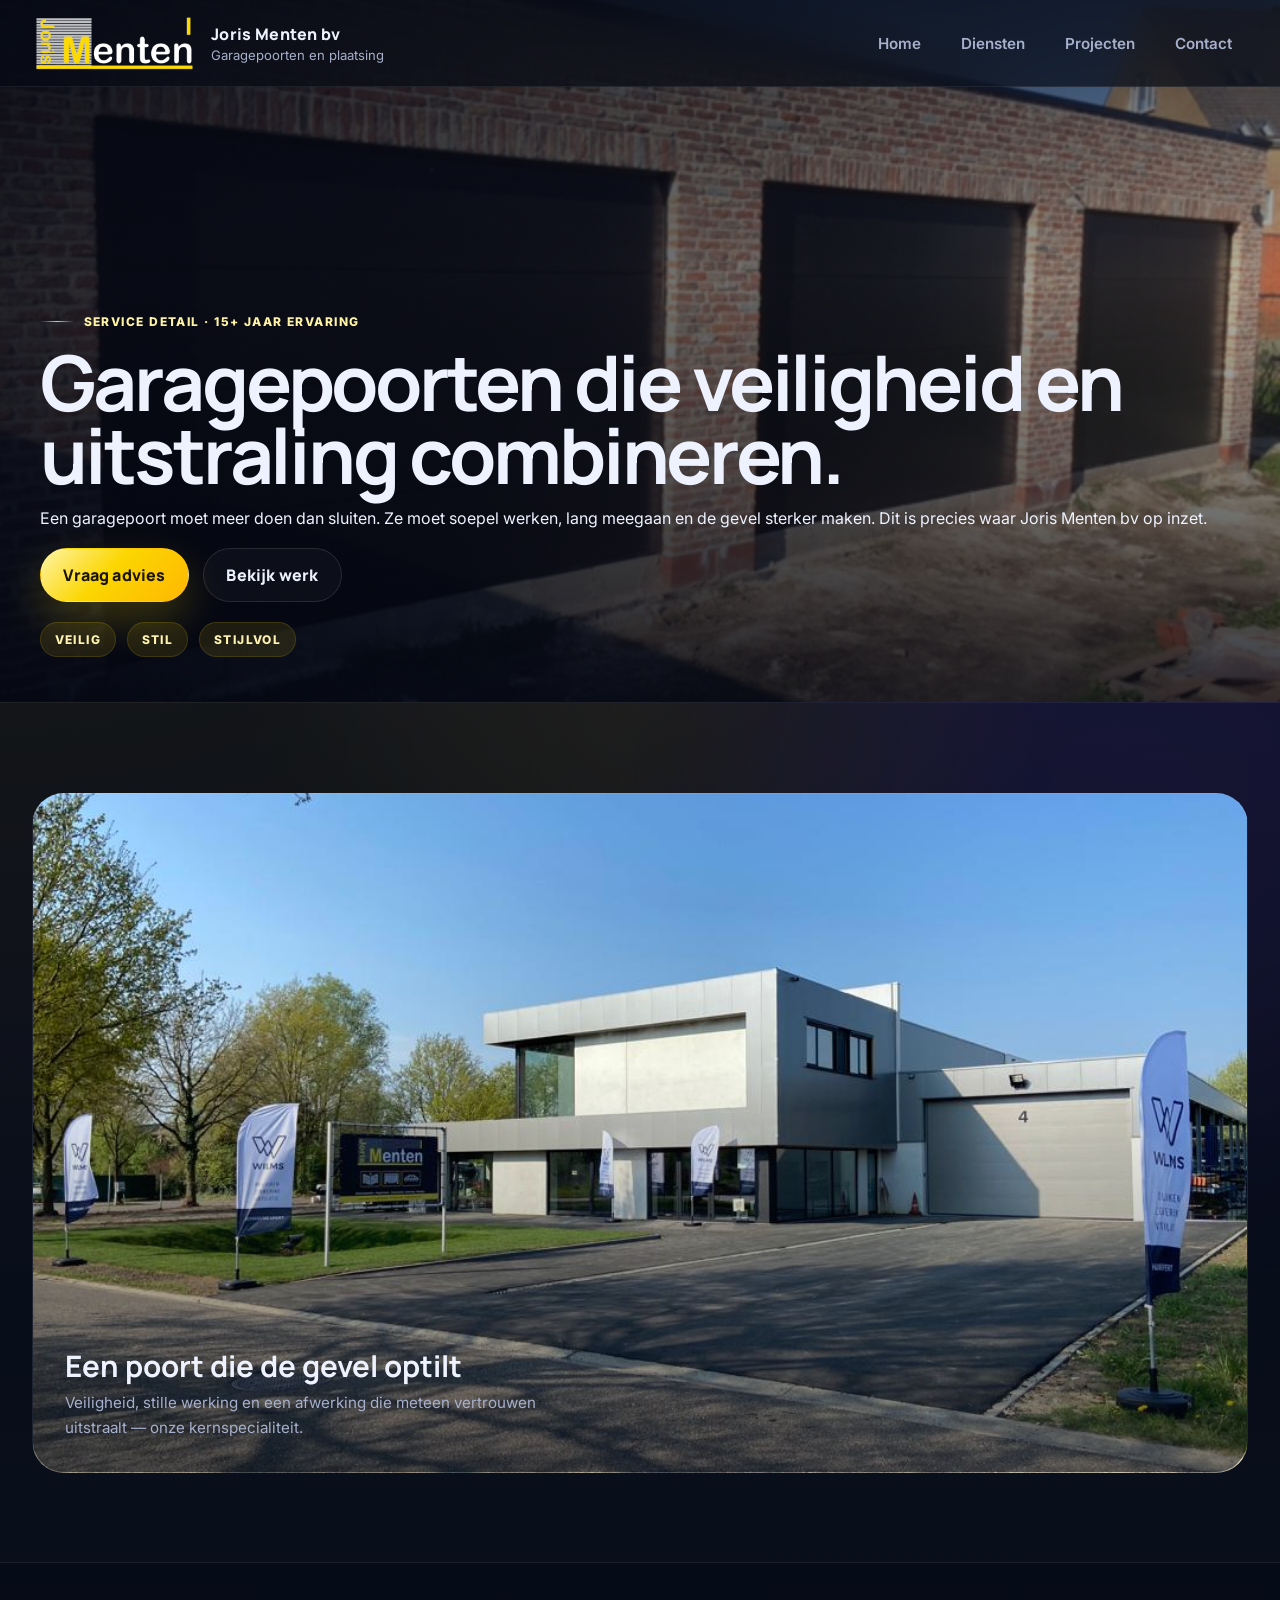
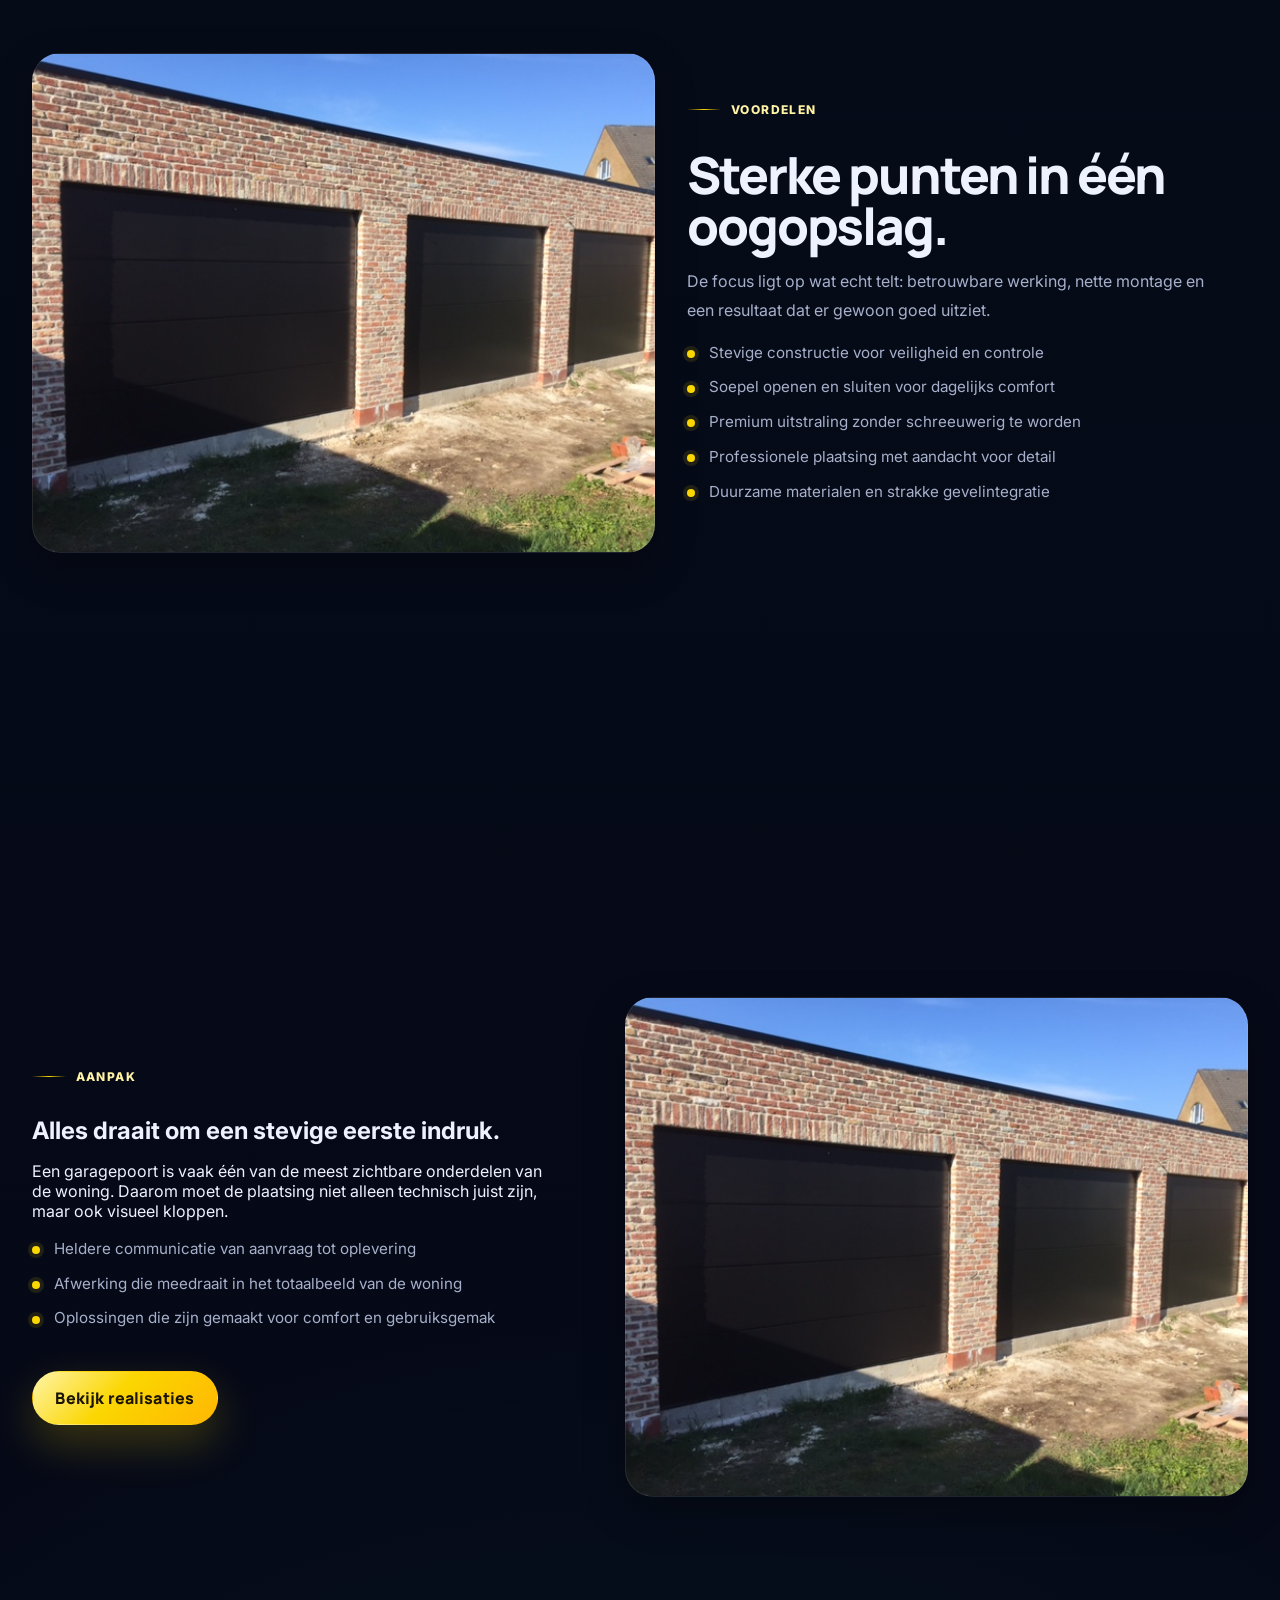
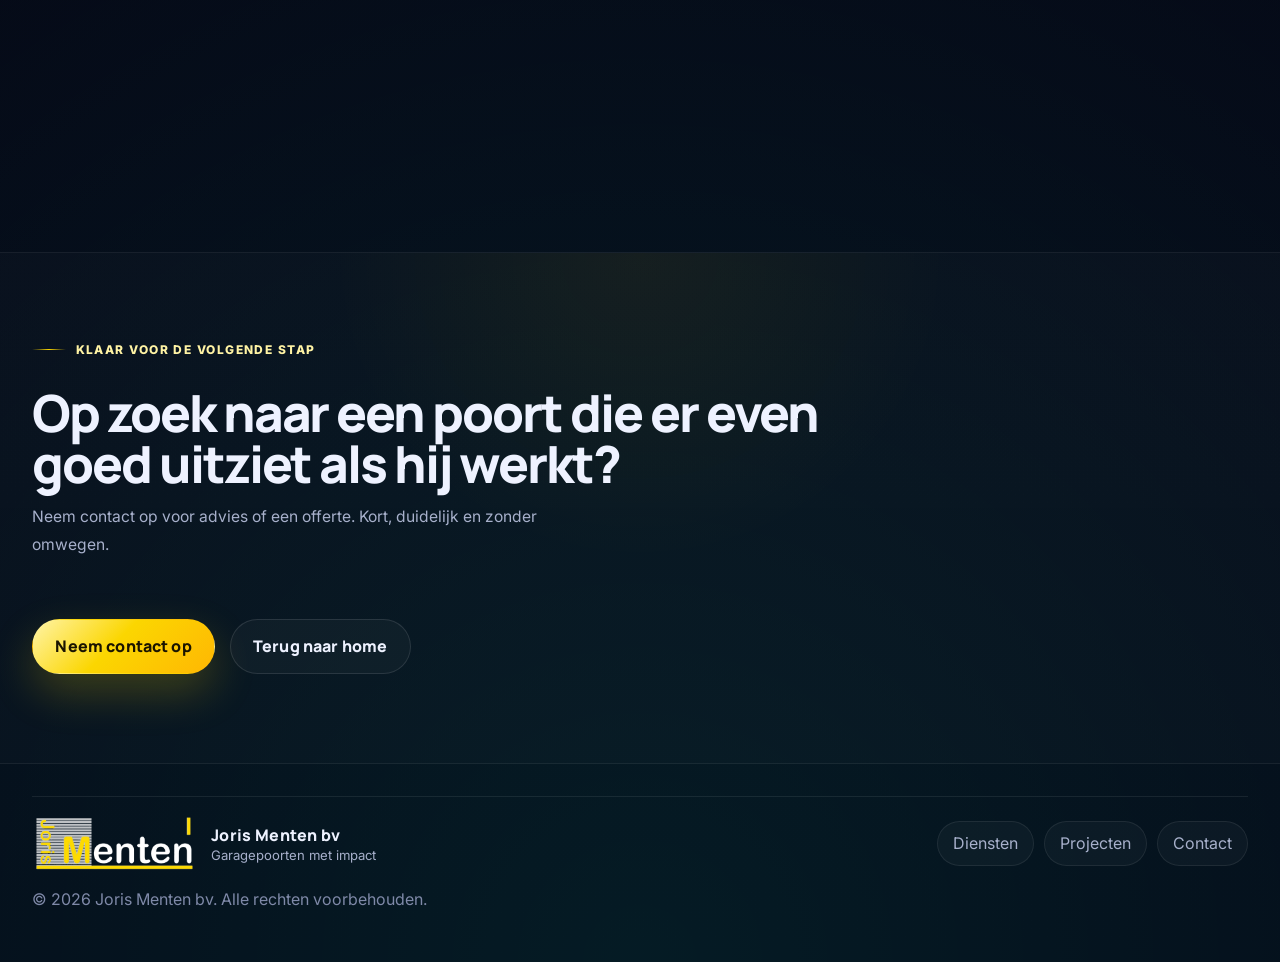
==== commit 5849bb87: "update files" ====
--- a/garagepoorten.html
+++ b/garagepoorten.html
@@ -8,6 +8,7 @@
     <link rel="stylesheet" href="css/style.css">
     <link rel="stylesheet" href="css/admin.css">
     <script src="java/cms.js" defer></script>
+    <script src="java/smart-observer.js" defer></script>
     <script src="java/script.js" defer></script>
 </head>
 <body>
@@ -71,6 +72,7 @@
 
             <section class="section section--editorial">
                 <div class="section-inner">
+                    <div class="sticky-stack">
                     <div class="benefit-band reveal" id="benefits">
                         <div class="benefit-band-media service-poorten" style="background-image: url('images/garage.jpg')"></div>
                         <div class="benefit-band-copy">
@@ -93,6 +95,7 @@
 
             <section class="section section--editorial section--wide">
                 <div class="section-inner">
+                    <div class="sticky-stack">
                     <div class="benefit-band benefit-band-reverse reveal" id="approach">
                         <div class="benefit-band-media" style="background-image: url('images/projecten/2.jpg')"></div>
                         <div class="benefit-band-copy">
@@ -111,6 +114,7 @@
                                 <a class="button button-primary" href="projecten.html">Bekijk realisaties</a>
                             </div>
                         </div>
+                    </div>
                     </div>
                 </div>
             </section>
--- a/css/style.css
+++ b/css/style.css
@@ -1374,6 +1374,49 @@
     pointer-events: none;
 }
 
+.sticky-stack {
+    position: relative;
+    min-height: 85vh;
+}
+
+.sticky-stack > .service-band,
+.sticky-stack > .benefit-band {
+    position: sticky;
+    top: 6vh;
+}
+
+.sticky-stack:nth-child(1) > .service-band,
+.sticky-stack:nth-child(1) > .benefit-band {
+    z-index: 1;
+}
+
+.sticky-stack:nth-child(2) > .service-band,
+.sticky-stack:nth-child(2) > .benefit-band {
+    z-index: 2;
+}
+
+.sticky-stack:nth-child(3) > .service-band,
+.sticky-stack:nth-child(3) > .benefit-band {
+    z-index: 3;
+}
+
+.sticky-stack:nth-child(4) > .service-band,
+.sticky-stack:nth-child(4) > .benefit-band {
+    z-index: 4;
+}
+
+@media (max-width: 768px) {
+    .sticky-stack {
+        min-height: auto;
+    }
+
+    .sticky-stack > .service-band,
+    .sticky-stack > .benefit-band {
+        position: relative;
+        top: auto;
+    }
+}
+
 .grid-2,
 .grid-3,
 .grid-4,
@@ -1945,17 +1988,6 @@
     color: var(--text);
     font-size: 1.25rem;
     cursor: pointer;
-}
-
-.reveal {
-    opacity: 0;
-    transform: translateY(18px);
-    transition: opacity 0.7s ease, transform 0.7s ease;
-}
-
-.reveal.is-visible {
-    opacity: 1;
-    transform: translateY(0);
 }
 
 .page-section {
--- a/css/admin.css
+++ b/css/admin.css
@@ -10,8 +10,11 @@
 
 .cms-toolbar {
     position: fixed;
-    top: 0.75rem;
-    right: 0.75rem;
+    bottom: 1.25rem;
+    left: 50%;
+    top: auto;
+    right: auto;
+    transform: translateX(-50%);
     z-index: 4000;
     display: inline-flex;
     align-items: center;
@@ -26,6 +29,64 @@
     -webkit-backdrop-filter: blur(18px);
     font-size: 0.92rem;
     font-weight: 700;
+    pointer-events: auto;
+    max-width: calc(100vw - 1.5rem);
+    flex-wrap: wrap;
+    justify-content: center;
+}
+
+.cms-hero-carousel-bar {
+    position: fixed;
+    bottom: 4.75rem;
+    left: 50%;
+    transform: translateX(-50%);
+    z-index: 3999;
+    display: inline-flex;
+    align-items: center;
+    gap: 0.45rem;
+    padding: 0.5rem 0.65rem;
+    border-radius: 999px;
+    background: var(--cms-bg);
+    border: 1px solid rgba(251, 214, 1, 0.18);
+    color: var(--cms-text);
+    box-shadow: var(--cms-shadow);
+    backdrop-filter: blur(18px);
+    -webkit-backdrop-filter: blur(18px);
+    pointer-events: auto;
+    max-width: calc(100vw - 1.5rem);
+    flex-wrap: wrap;
+    justify-content: center;
+}
+
+.cms-hero-carousel-bar::before {
+    content: 'Carrousel';
+    padding: 0.25rem 0.55rem;
+    border-radius: 999px;
+    background: rgba(251, 214, 1, 0.12);
+    color: #fff7c0;
+    font-size: 0.72rem;
+    font-weight: 800;
+    text-transform: uppercase;
+    letter-spacing: 0.08em;
+}
+
+.cms-hero-carousel-action {
+    border: 0;
+    border-radius: 999px;
+    padding: 0.45rem 0.75rem;
+    cursor: pointer;
+    font: inherit;
+    font-size: 0.84rem;
+    font-weight: 700;
+    color: inherit;
+    background: rgba(255, 255, 255, 0.06);
+    pointer-events: auto;
+}
+
+.cms-hero-carousel-action:hover,
+.cms-hero-carousel-action:focus-visible {
+    outline: none;
+    background: rgba(251, 214, 1, 0.15);
 }
 
 .cms-toolbar .cms-pill {
@@ -112,6 +173,35 @@
     transform: none;
 }
 
+body.cms-admin-active .hero-slide.cms-edit-target > .cms-edit-button {
+    display: none;
+}
+
+body.cms-admin-active .featured-hero-block.cms-edit-target > .cms-edit-button,
+body.cms-admin-active .page-hero-visual.cms-edit-target > .cms-edit-button {
+    opacity: 1;
+    z-index: 12;
+    pointer-events: auto;
+}
+
+body.cms-admin-active .page-hero-visual.cms-edit-target {
+    z-index: 3;
+}
+
+body.cms-admin-active .hero-slide:not(.is-active) {
+    pointer-events: none;
+}
+
+.featured-duo > .cms-add-button {
+    position: relative;
+    top: auto;
+    right: auto;
+    margin: 0 0 0.75rem;
+    opacity: 1;
+    transform: none;
+    justify-self: end;
+}
+
 .cms-edit-wrap:hover > .cms-edit-button,
 .cms-edit-wrap:hover > .cms-add-button,
 .cms-edit-target:hover > .cms-edit-button,
@@ -481,7 +571,24 @@
     width: auto;
 }
 
-@media (max-width: 900px) {
+@media (max-width: 780px) {
+    .cms-toolbar {
+        bottom: 0.85rem;
+        padding: 0.55rem 0.7rem;
+        font-size: 0.84rem;
+    }
+
+    .cms-hero-carousel-bar {
+        bottom: 4.15rem;
+        padding: 0.45rem 0.55rem;
+        gap: 0.35rem;
+    }
+
+    .cms-hero-carousel-action {
+        font-size: 0.78rem;
+        padding: 0.4rem 0.6rem;
+    }
+
     .admin-grid {
         grid-template-columns: 1fr;
     }
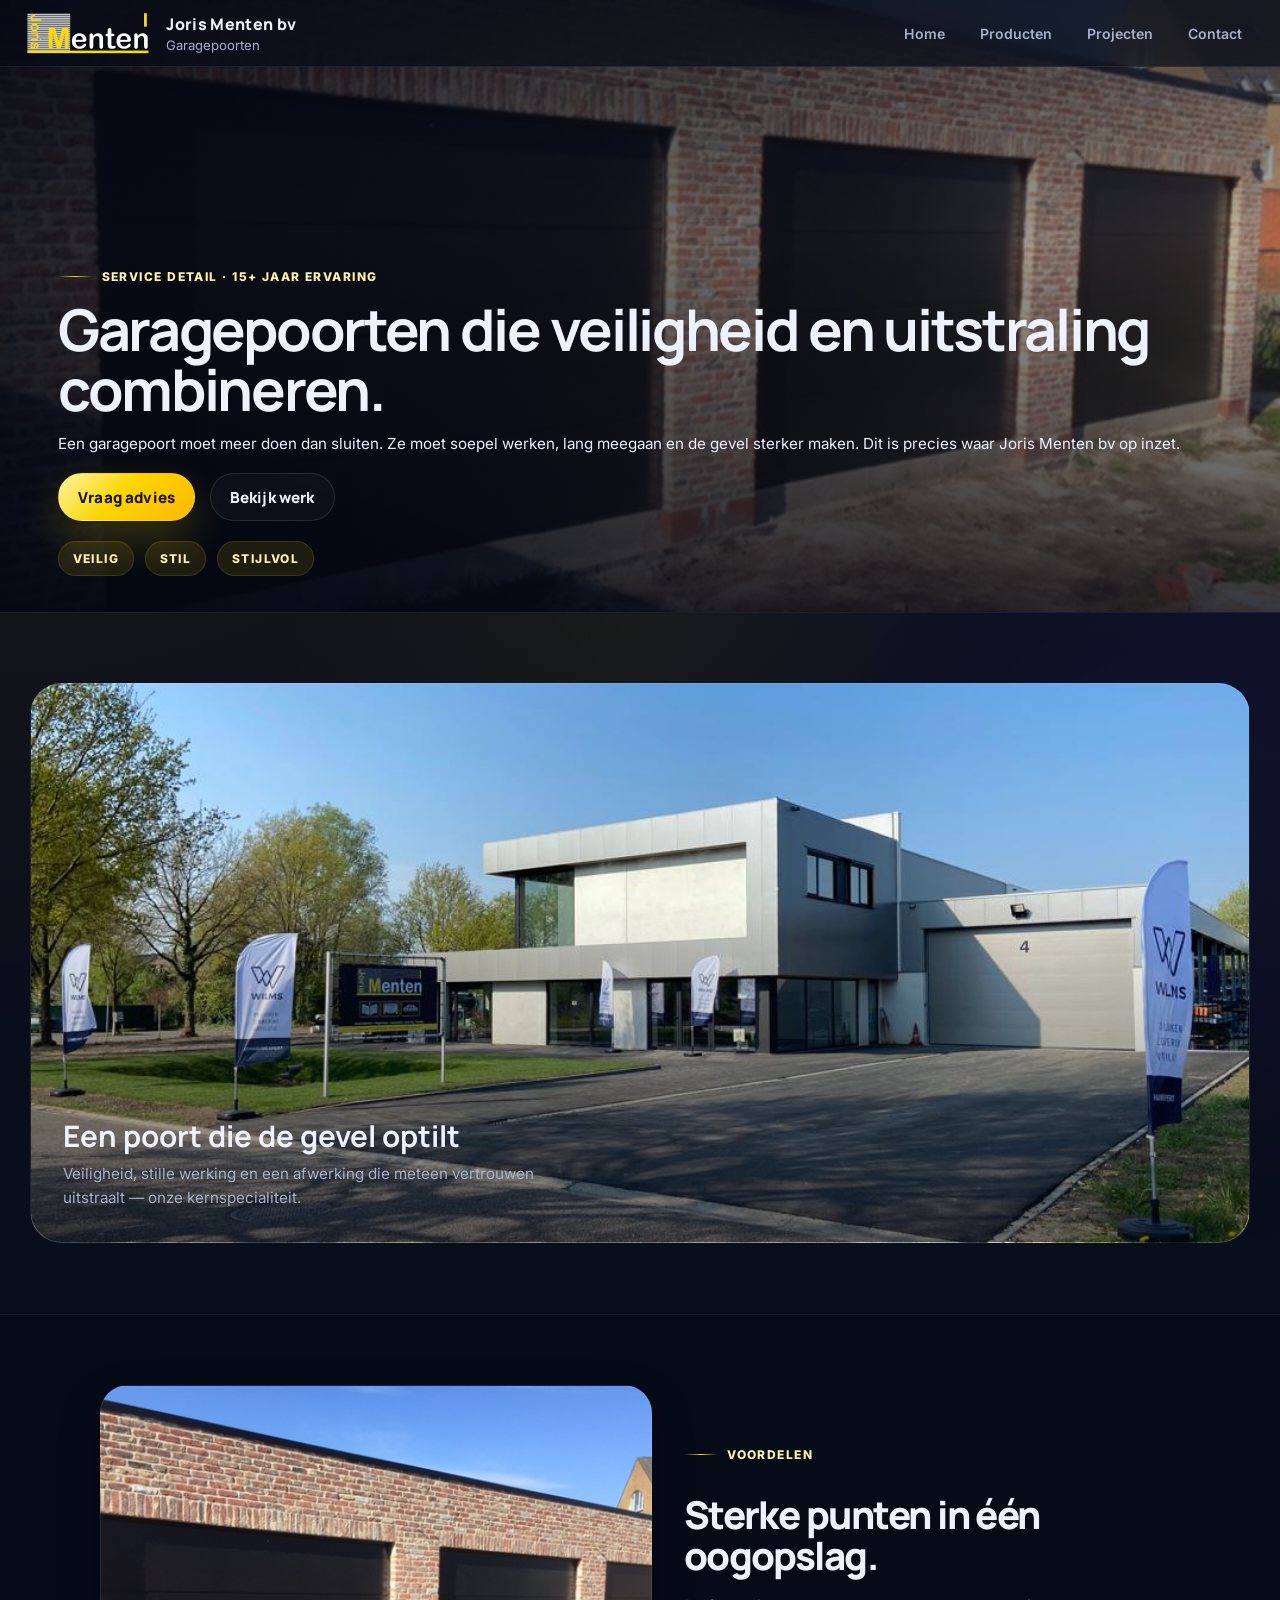
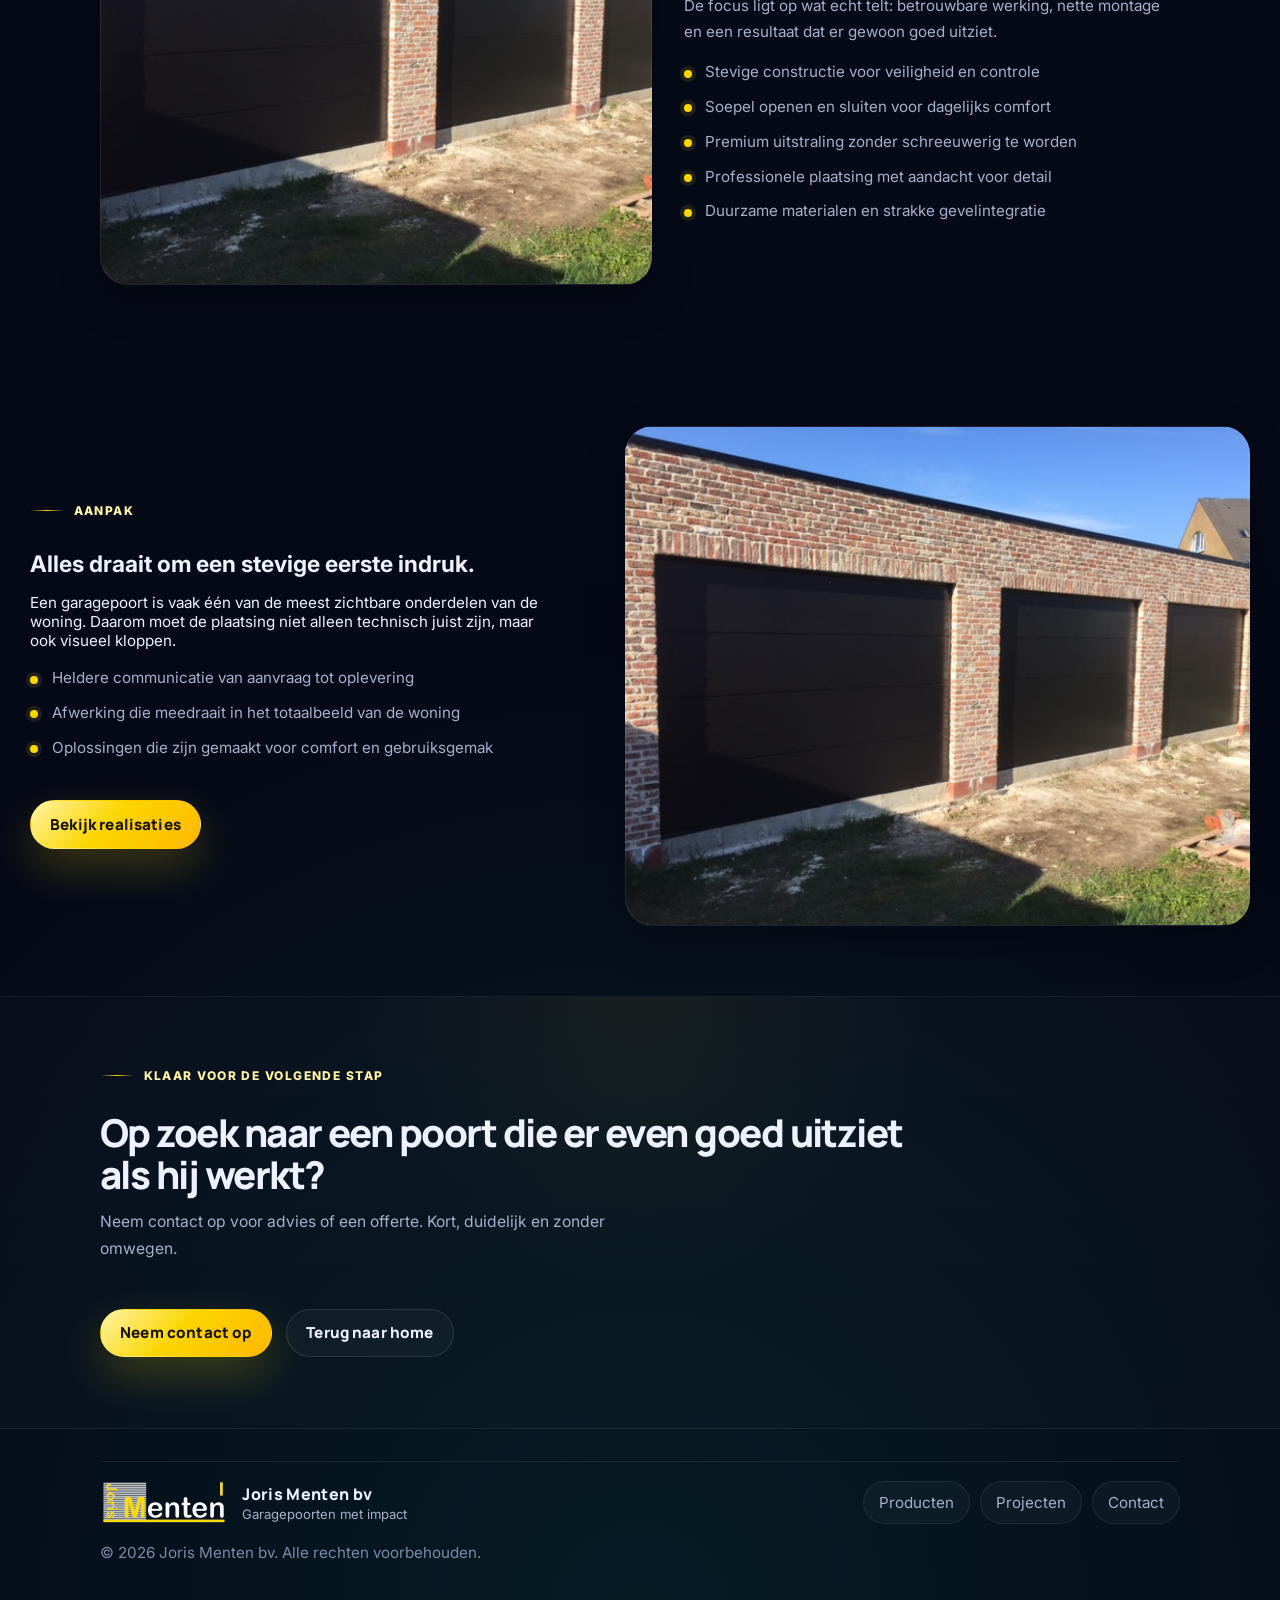
==== commit a6094139: "update files" ====
--- a/garagepoorten.html
+++ b/garagepoorten.html
@@ -11,14 +11,14 @@
     <script src="java/smart-observer.js" defer></script>
     <script src="java/script.js" defer></script>
 </head>
-<body>
-    <div class="site-shell">
+    <body>
+        <div class="site-shell">
         <header class="site-header" data-header>
             <a class="brand" href="index.html" aria-label="Joris Menten bv - home">
                 <img class="brand-mark" src="images/joris_white2.png" alt="Joris Menten bv logo">
                 <span class="brand-copy">
                     <strong>Joris Menten bv</strong>
-                    <span>Garagepoorten en plaatsing</span>
+                    <span>Garagepoorten</span>
                 </span>
             </a>
 
@@ -30,38 +30,39 @@
 
             <nav class="site-nav" id="primary-nav" data-site-nav>
                 <a href="index.html">Home</a>
-                <a href="index.html#diensten">Diensten</a>
+                <div class="nav-item--dropdown">
+                    <a href="producten.html">Producten</a>
+                    <div class="nav-dropdown" data-cms-nav-products></div>
+                </div>
                 <a href="projecten.html">Projecten</a>
                 <a href="index.html#contact">Contact</a>
+
             </nav>
         </header>
 
         <main>
             <section class="page-hero page-hero--bleed">
-                <div class="page-hero-visual service-poorten" style="background-image: url('images/garage.jpg')"></div>
+                <div class="page-hero-visual service-garagepoorten" style="background-image: url('images/garage.jpg')"></div>
                 <div class="page-hero-scrim"></div>
                 <div class="page-hero-content reveal">
                     <div class="eyebrow">Service detail · 15+ jaar ervaring</div>
-                    <h1>Garagepoorten die veiligheid en uitstraling combineren.</h1>
-                    <p>
-                        Een garagepoort moet meer doen dan sluiten. Ze moet soepel werken, lang meegaan en de gevel sterker maken.
-                        Dit is precies waar Joris Menten bv op inzet.
-                    </p>
+                    <h1>Garagepoorten | Joris Menten bv</h1>
+                    <p>Een garagepoort moet meer doen dan sluiten. Ze moet soepel werken, lang meegaan en de gevel sterker maken. Dit is precies waar Joris Menten bv op inzet.</p>
                     <div class="hero-actions">
                         <a class="button button-primary" href="index.html#contact">Vraag advies</a>
                         <a class="button button-secondary" href="projecten.html">Bekijk werk</a>
                     </div>
-                    <div class="kicker-row">
-                        <span class="pill">Veilig</span>
-                        <span class="pill">Stil</span>
-                        <span class="pill">Stijlvol</span>
+                    <div class="kicker-row" data-cms-chips>
+                        <span class="pill" data-cms-chip="0">Kwaliteit</span>
+                        <span class="pill" data-cms-chip="1">Comfort</span>
+                        <span class="pill" data-cms-chip="2">Stijl</span>
                     </div>
                 </div>
             </section>
 
             <section class="section section--editorial section--wide surface">
                 <div class="section-inner">
-                    <div class="statement-image service-poorten reveal" style="background-image: url('images/projecten/1.jpeg')">
+                    <div class="statement-image service-garagepoorten" style="background-image: url('images/garage.jpg')">
                         <div class="statement-caption">
                             <strong>Een poort die de gevel optilt</strong>
                             <span>Veiligheid, stille werking en een afwerking die meteen vertrouwen uitstraalt — onze kernspecialiteit.</span>
@@ -74,7 +75,7 @@
                 <div class="section-inner">
                     <div class="sticky-stack">
                     <div class="benefit-band reveal" id="benefits">
-                        <div class="benefit-band-media service-poorten" style="background-image: url('images/garage.jpg')"></div>
+                        <div class="benefit-band-media service-garagepoorten" style="background-image: url('images/garage.jpg')"></div>
                         <div class="benefit-band-copy">
                             <div class="section-kicker">Voordelen</div>
                             <h2 class="section-title">Sterke punten in één oogopslag.</h2>
@@ -82,11 +83,11 @@
                                 De focus ligt op wat echt telt: betrouwbare werking, nette montage en een resultaat dat er gewoon goed uitziet.
                             </p>
                             <ul class="benefit-list">
-                                <li>Stevige constructie voor veiligheid en controle</li>
-                                <li>Soepel openen en sluiten voor dagelijks comfort</li>
-                                <li>Premium uitstraling zonder schreeuwerig te worden</li>
-                                <li>Professionele plaatsing met aandacht voor detail</li>
-                                <li>Duurzame materialen en strakke gevelintegratie</li>
+                                <li data-cms-benefit="0">Stevige constructie voor veiligheid en controle</li>
+                                <li data-cms-benefit="1">Soepel openen en sluiten voor dagelijks comfort</li>
+                                <li data-cms-benefit="2">Premium uitstraling zonder schreeuwerig te worden</li>
+                                <li data-cms-benefit="3">Professionele plaatsing met aandacht voor detail</li>
+                                <li data-cms-benefit="4">Duurzame materialen en strakke gevelintegratie</li>
                             </ul>
                         </div>
                     </div>
@@ -102,13 +103,12 @@
                             <div class="section-kicker">Aanpak</div>
                             <h2>Alles draait om een stevige eerste indruk.</h2>
                             <p>
-                                Een garagepoort is vaak één van de meest zichtbare onderdelen van de woning. Daarom moet de plaatsing
-                                niet alleen technisch juist zijn, maar ook visueel kloppen.
+                                Een garagepoort is vaak één van de meest zichtbare onderdelen van de woning. Daarom moet de plaatsing niet alleen technisch juist zijn, maar ook visueel kloppen.
                             </p>
                             <ul class="benefit-list">
-                                <li>Heldere communicatie van aanvraag tot oplevering</li>
-                                <li>Afwerking die meedraait in het totaalbeeld van de woning</li>
-                                <li>Oplossingen die zijn gemaakt voor comfort en gebruiksgemak</li>
+                                <li data-cms-bullet="0">Heldere communicatie van aanvraag tot oplevering</li>
+                                <li data-cms-bullet="1">Afwerking die meedraait in het totaalbeeld van de woning</li>
+                                <li data-cms-bullet="2">Oplossingen die zijn gemaakt voor comfort en gebruiksgemak</li>
                             </ul>
                             <div class="hero-actions">
                                 <a class="button button-primary" href="projecten.html">Bekijk realisaties</a>
@@ -143,16 +143,16 @@
                         <img class="brand-mark" src="images/joris_white2.png" alt="Joris Menten bv logo">
                         <span class="brand-copy">
                             <strong>Joris Menten bv</strong>
-                            <span>Garagepoorten met impact</span>
+                            <span>Garagepoorten</span>
                         </span>
                     </a>
                     <div class="footer-links">
-                        <a href="index.html#diensten">Diensten</a>
+                        <a href="index.html#producten">Producten</a>
                         <a href="projecten.html">Projecten</a>
                         <a href="index.html#contact">Contact</a>
                     </div>
                 </div>
-                <p>© 2026 Joris Menten bv. Alle rechten voorbehouden.</p>
+                <p>&copy; 2026 Joris Menten bv. Alle rechten voorbehouden.</p>
             </div>
         </footer>
 
--- a/css/style.css
+++ b/css/style.css
@@ -14,13 +14,13 @@
     --accent-2: #ffb703;
     --shadow: 0 24px 80px rgba(0, 0, 0, 0.45);
     --shadow-soft: 0 16px 40px rgba(0, 0, 0, 0.28);
-    --radius-xl: 28px;
-    --radius-lg: 22px;
-    --radius-md: 18px;
-    --radius-sm: 14px;
-    --max: 1240px;
-    --max-wide: 1440px;
-    --bleed: clamp(1rem, 4vw, 2.5rem);
+    --radius-xl: 24px;
+    --radius-lg: 18px;
+    --radius-md: 16px;
+    --radius-sm: 12px;
+    --max: 1080px;
+    --max-wide: 1220px;
+    --bleed: clamp(1rem, 3.2vw, 1.75rem);
 }
 
 * {
@@ -31,19 +31,46 @@
 
 html {
     scroll-behavior: smooth;
-    scroll-padding-top: 96px;
+    scroll-padding-top: 80px;
+    width: 100%;
+    max-width: 100%;
+    overflow-x: hidden;
+    -webkit-text-size-adjust: 100%;
+    text-size-adjust: 100%;
 }
 
 body {
     min-height: 100vh;
+    width: 100%;
+    max-width: 100%;
+    overflow-x: hidden;
     font-family: 'Inter', system-ui, -apple-system, BlinkMacSystemFont, sans-serif;
+    font-size: 0.95rem;
     color: var(--text);
     background:
         radial-gradient(circle at top left, rgba(251, 214, 1, 0.09), transparent 30%),
         radial-gradient(circle at top right, rgba(123, 92, 255, 0.12), transparent 28%),
         radial-gradient(circle at bottom center, rgba(0, 255, 209, 0.08), transparent 30%),
         linear-gradient(180deg, #040713 0%, #060b18 36%, #050816 100%);
-    overflow-x: clip;
+}
+
+#vanta-bg {
+    position: fixed;
+    inset: 0;
+    z-index: -2;
+    width: 100%;
+    max-width: 100%;
+    height: 100%;
+    overflow: hidden;
+    pointer-events: none;
+    filter: blur(100px);
+}
+
+#vanta-bg canvas {
+    display: block;
+    width: 100% !important;
+    max-width: 100% !important;
+    height: 100% !important;
 }
 
 body::before,
@@ -51,29 +78,36 @@
     content: '';
     position: fixed;
     inset: auto;
-    width: 40rem;
-    height: 40rem;
+    width: min(28rem, 80vw);
+    height: min(28rem, 80vw);
     border-radius: 50%;
     filter: blur(120px);
-    opacity: 0.18;
+    opacity: 0.16;
     pointer-events: none;
     z-index: -1;
 }
 
 body::before {
-    top: -12rem;
-    left: -10rem;
+    top: -10rem;
+    left: -8rem;
     background: rgba(251, 214, 1, 0.45);
 }
 
 body::after {
-    bottom: -14rem;
-    right: -10rem;
+    bottom: -12rem;
+    right: -8rem;
     background: rgba(112, 76, 255, 0.4);
 }
 
+img,
+svg,
+video,
+canvas,
+iframe {
+    max-width: 100%;
+}
+
 img {
-    max-width: 100%;
     display: block;
     height: auto;
 }
@@ -98,7 +132,7 @@
 .contact-card h3,
 .gallery-overlay strong,
 .floating-card strong {
-    overflow-wrap: anywhere;
+    overflow-wrap: break-word;
     word-break: normal;
     hyphens: auto;
 }
@@ -108,9 +142,40 @@
     color: #fff9ca;
 }
 
+::-webkit-scrollbar {
+    width: 10px;
+    height: 10px;
+}
+
+::-webkit-scrollbar-track {
+    background: rgba(4, 7, 18, 0.6);
+    border: 1px solid rgba(255, 255, 255, 0.06);
+    backdrop-filter: blur(6px);
+    -webkit-backdrop-filter: blur(6px);
+}
+
+::-webkit-scrollbar-thumb {
+    background: linear-gradient(135deg, var(--accent-2) 0%, var(--accent) 100%);
+    border-radius: 999px;
+    border: 1px solid rgba(255, 255, 255, 0.14);
+    box-shadow: 0 4px 12px rgba(251, 214, 1, 0.18);
+}
+
+::-webkit-scrollbar-thumb:hover {
+    box-shadow: 0 4px 16px rgba(251, 214, 1, 0.32);
+}
+
+html {
+    scrollbar-width: thin;
+    scrollbar-color: #ffd200 #070e1d;
+}
+
 .site-shell {
     position: relative;
     isolation: isolate;
+    width: 100%;
+    max-width: 100%;
+    overflow-x: hidden;
 }
 
 .site-header {
@@ -121,7 +186,7 @@
     align-items: center;
     justify-content: space-between;
     gap: 1rem;
-    padding: 1rem clamp(1.2rem, 3vw, 2rem);
+    padding: 0.75rem clamp(0.9rem, 2.4vw, 1.5rem);
     background: rgba(6, 10, 21, 0.66);
     border-bottom: 1px solid rgba(255, 255, 255, 0.07);
     backdrop-filter: blur(24px);
@@ -144,8 +209,8 @@
 
 .brand-mark {
     width: auto;
-    height: 54px;
-    max-width: 180px;
+    height: 42px;
+    max-width: 150px;
     border-radius: 0;
     object-fit: contain;
     border: 0;
@@ -178,10 +243,10 @@
 
 .site-nav a {
     position: relative;
-    padding: 0.78rem 1rem;
+    padding: 0.62rem 0.85rem;
     border-radius: 999px;
     color: var(--muted);
-    font-size: 0.95rem;
+    font-size: 0.88rem;
     font-weight: 600;
     transition: transform 0.22s ease, color 0.22s ease, background 0.22s ease;
 }
@@ -211,6 +276,47 @@
 .site-nav a:hover::after,
 .site-nav a:focus-visible::after {
     transform: scaleX(1);
+}
+
+.nav-item--dropdown {
+  position: relative;
+}
+
+.nav-dropdown {
+  position: absolute;
+  top: calc(100% + 0.5rem);
+  left: 0;
+  display: none;
+  flex-direction: column;
+  gap: 0.2rem;
+  min-width: 160px;
+  padding: 0.5rem;
+  background: var(--surface-strong);
+  border: 1px solid var(--line);
+  border-radius: var(--radius-md);
+  box-shadow: var(--shadow);
+  z-index: 100;
+}
+
+.nav-item--dropdown.is-open .nav-dropdown {
+  display: flex;
+}
+
+@media (hover: hover) and (pointer: fine) {
+  .nav-item--dropdown:hover .nav-dropdown {
+    display: flex;
+  }
+}
+
+.nav-dropdown a {
+  padding: 0.6rem 1rem;
+  border-radius: 999px;
+  white-space: nowrap;
+  font-size: 0.9rem;
+}
+
+.nav-item--dropdown > a::after {
+  display: none;
 }
 
 .nav-toggle {
@@ -248,7 +354,7 @@
     min-height: 100svh;
     display: grid;
     align-items: center;
-    padding: clamp(5.2rem, 8.5vh, 6rem) clamp(1.2rem, 3vw, 2rem) clamp(2rem, 4vh, 2.8rem);
+    padding: clamp(4.5rem, 7vh, 5.5rem) clamp(1rem, 2.5vw, 1.6rem) clamp(1.75rem, 3.5vh, 2.4rem);
 }
 
 .hero--bleed {
@@ -297,7 +403,7 @@
     display: flex;
     flex-direction: column;
     justify-content: center;
-    padding: clamp(6rem, 11vh, 8rem) var(--bleed) clamp(4rem, 8vh, 5rem);
+    padding: clamp(5rem, 9vh, 6.5rem) var(--bleed) clamp(3rem, 6vh, 4rem);
     width: min(100%, var(--max-wide));
     margin: 0 auto;
     pointer-events: none;
@@ -310,7 +416,7 @@
 }
 
 .hero--bleed .hero-copy {
-    max-width: min(680px, 94vw);
+    max-width: min(560px, 94vw);
 }
 
 .hero--bleed .hero-copy .eyebrow {
@@ -319,15 +425,15 @@
 }
 
 .hero--bleed .hero-copy h1 {
-    max-width: 12ch;
-    margin-bottom: 1rem;
+    max-width: 14ch;
+    margin-bottom: 0.85rem;
     text-shadow: 0 4px 40px rgba(0, 0, 0, 0.55);
 }
 
 .hero--bleed .hero-copy p {
     max-width: 48ch;
-    font-size: clamp(1rem, 1.6vw, 1.12rem);
-    line-height: 1.65;
+    font-size: clamp(0.95rem, 1.4vw, 1.05rem);
+    line-height: 1.6;
     margin-bottom: 0.25rem;
     text-shadow: 0 2px 20px rgba(0, 0, 0, 0.5);
 }
@@ -371,7 +477,7 @@
     position: relative;
     display: grid;
     gap: 0.2rem;
-    padding: clamp(1rem, 2.2vw, 1.35rem) clamp(1rem, 2vw, 1.5rem);
+    padding: clamp(0.85rem, 1.8vw, 1.15rem) clamp(0.85rem, 1.6vw, 1.25rem);
     text-align: center;
 }
 
@@ -387,7 +493,7 @@
 
 .trust-bar-item strong {
     font-family: 'Manrope', sans-serif;
-    font-size: clamp(1.35rem, 2vw, 1.75rem);
+    font-size: clamp(1.15rem, 1.7vw, 1.5rem);
     line-height: 1;
     color: #fff7c0;
     letter-spacing: -0.02em;
@@ -395,7 +501,7 @@
 
 .trust-bar-item span {
     color: var(--muted);
-    font-size: 0.82rem;
+    font-size: 0.78rem;
     line-height: 1.4;
     letter-spacing: 0.01em;
 }
@@ -453,11 +559,11 @@
 }
 
 .hero h1 {
-    font-size: clamp(3rem, 7vw, 6.2rem);
-    line-height: 0.94;
-    font-weight: 900;
-    max-width: 11ch;
-    margin-bottom: 1.2rem;
+    font-size: clamp(2.35rem, 5vw, 4.25rem);
+    line-height: 1.02;
+    font-weight: 800;
+    max-width: 14ch;
+    margin-bottom: 1rem;
     text-wrap: balance;
     background: linear-gradient(135deg, #ffffff 0%, #fff7c0 46%, #ffe066 100%);
     -webkit-background-clip: text;
@@ -475,13 +581,13 @@
 .split-copy p,
 .gallery-copy {
     color: var(--muted);
-    line-height: 1.8;
+    line-height: 1.7;
+    font-size: 0.95rem;
+}
+
+.hero-copy p {
+    max-width: 58ch;
     font-size: 1rem;
-}
-
-.hero-copy p {
-    max-width: 62ch;
-    font-size: 1.08rem;
 }
 
 .hero-actions {
@@ -496,8 +602,8 @@
     align-items: center;
     justify-content: center;
     gap: 0.5rem;
-    min-height: 52px;
-    padding: 0.95rem 1.4rem;
+    min-height: 46px;
+    padding: 0.8rem 1.2rem;
     border-radius: 999px;
     font-weight: 800;
     font-family: 'Manrope', sans-serif;
@@ -867,8 +973,8 @@
 }
 
 .section--editorial {
-    padding-top: clamp(3rem, 6vw, 5rem);
-    padding-bottom: clamp(3rem, 6vw, 5rem);
+    padding-top: clamp(2.5rem, 5vw, 4rem);
+    padding-bottom: clamp(2.5rem, 5vw, 4rem);
 }
 
 .section--wide {
@@ -882,7 +988,7 @@
 
 .service-bands {
     display: grid;
-    gap: clamp(1.5rem, 3vw, 2.5rem);
+    gap: clamp(0.75rem, 1.4vw, 1.1rem);
 }
 
 .service-band {
@@ -890,7 +996,16 @@
     grid-template-columns: minmax(0, 1.05fr) minmax(0, 0.95fr);
     gap: clamp(1rem, 2.5vw, 1.75rem);
     align-items: stretch;
-    min-height: clamp(320px, 42vw, 480px);
+    min-height: clamp(280px, 36vw, 400px);
+    color: inherit;
+    cursor: pointer;
+    transition: transform 0.22s ease, border-color 0.22s ease;
+}
+
+a.service-band:hover,
+a.service-band:focus-visible {
+    transform: translateY(-2px);
+    outline: none;
 }
 
 .service-band.band-right {
@@ -907,7 +1022,7 @@
 
 .service-band.band-full {
     grid-template-columns: 1fr;
-    min-height: clamp(380px, 50vw, 560px);
+    min-height: clamp(320px, 42vw, 460px);
 }
 
 .service-band.band-full .service-band-media {
@@ -938,7 +1053,7 @@
 
 .service-band.band-statement {
     grid-template-columns: 1fr;
-    min-height: clamp(420px, 58vw, 640px);
+    min-height: clamp(360px, 48vw, 520px);
     position: relative;
     overflow: hidden;
     border-radius: 32px;
@@ -995,7 +1110,7 @@
 
 .service-band-copy h3 {
     font-family: 'Manrope', sans-serif;
-    font-size: clamp(1.65rem, 3vw, 2.35rem);
+    font-size: clamp(1.4rem, 2.5vw, 1.9rem);
     line-height: 1.02;
     letter-spacing: -0.03em;
 }
@@ -1018,7 +1133,7 @@
     display: grid;
     grid-template-columns: repeat(2, minmax(0, 1fr));
     gap: 0.85rem;
-    margin-top: 0.5rem;
+    margin-top: 0.15rem;
 }
 
 .compact-service {
@@ -1028,6 +1143,8 @@
     border-radius: 18px;
     background: rgba(255, 255, 255, 0.03);
     border: 1px solid rgba(255, 255, 255, 0.08);
+    color: inherit;
+    cursor: pointer;
     transition: border-color 0.22s ease, transform 0.22s ease;
 }
 
@@ -1247,7 +1364,7 @@
 
 .statement-image {
     position: relative;
-    min-height: clamp(400px, 55vw, 680px);
+    min-height: clamp(380px, 46vw, 560px);
     border-radius: 32px;
     overflow: hidden;
     border: 1px solid rgba(255, 255, 255, 0.08);
@@ -1289,7 +1406,7 @@
 }
 
 .split-layout.split-layout-oversized .showcase-image {
-    min-height: clamp(460px, 52vw, 620px);
+    min-height: clamp(380px, 44vw, 500px);
     border-radius: 32px;
 }
 
@@ -1334,12 +1451,12 @@
 }
 
 .section {
-    padding: clamp(4rem, 7vw, 7rem) clamp(1.2rem, 3vw, 2rem);
+    padding: clamp(3.25rem, 5.5vw, 5.25rem) clamp(1rem, 2.5vw, 1.6rem);
 }
 
 .section-inner {
     display: grid;
-    gap: 2rem;
+    gap: 1.15rem;
 }
 
 .section-head {
@@ -1350,9 +1467,9 @@
 }
 
 .section-title {
-    font-size: clamp(2rem, 4vw, 3.5rem);
-    line-height: 1;
-    font-weight: 900;
+    font-size: clamp(1.7rem, 3vw, 2.6rem);
+    line-height: 1.08;
+    font-weight: 800;
 }
 
 .section-intro {
@@ -1376,13 +1493,13 @@
 
 .sticky-stack {
     position: relative;
-    min-height: 85vh;
+    min-height: auto;
 }
 
 .sticky-stack > .service-band,
 .sticky-stack > .benefit-band {
-    position: sticky;
-    top: 6vh;
+    position: relative;
+    top: auto;
 }
 
 .sticky-stack:nth-child(1) > .service-band,
@@ -1585,6 +1702,7 @@
 }
 
 .service-poorten { background-image: url('../images/garage.jpg'); }
+.service-garagepoorten { background-image: url('../images/garage.jpg'); }
 .service-rolluiken { background-image: url('../images/rolluiken.jpg'); }
 .service-zonwering { background-image: url('../images/zonwering.jpg'); }
 .service-terras { background-image: url('../images/terras.jpg'); }
@@ -1656,9 +1774,9 @@
 
 .split-copy h2 {
     font-family: 'Manrope', sans-serif;
-    font-size: clamp(2rem, 4vw, 3rem);
-    line-height: 1.02;
-    letter-spacing: -0.04em;
+    font-size: clamp(1.7rem, 3vw, 2.4rem);
+    line-height: 1.08;
+    letter-spacing: -0.03em;
 }
 
 .split-copy ul {
@@ -1688,7 +1806,7 @@
 }
 
 .showcase-image {
-    min-height: 440px;
+    min-height: 360px;
     background-image: url('../images/projecten/2.jpg');
 }
 
@@ -1701,12 +1819,12 @@
 }
 
 .page-hero {
-    padding: 8rem clamp(1.2rem, 3vw, 2rem) 3rem;
+    padding: 6.5rem clamp(1rem, 2.5vw, 1.6rem) 2.5rem;
 }
 
 .page-hero--bleed {
     position: relative;
-    min-height: min(78svh, 720px);
+    min-height: min(68svh, 620px);
     padding: 0;
     display: grid;
     align-items: end;
@@ -1739,7 +1857,7 @@
     z-index: 2;
     width: min(100%, var(--max-wide));
     margin: 0 auto;
-    padding: clamp(6.5rem, 12vh, 8rem) var(--bleed) clamp(2.5rem, 5vh, 3.5rem);
+    padding: clamp(5.5rem, 10vh, 6.75rem) var(--bleed) clamp(2rem, 4vh, 2.75rem);
 }
 
 .page-hero-content .hero-actions {
@@ -1758,9 +1876,9 @@
 }
 
 .page-hero h1 {
-    font-size: clamp(2.8rem, 6vw, 5rem);
-    line-height: 0.96;
-    margin-bottom: 1rem;
+    font-size: clamp(2.2rem, 4.6vw, 3.6rem);
+    line-height: 1.04;
+    margin-bottom: 0.85rem;
 }
 
 .page-hero-copy {
@@ -2140,6 +2258,37 @@
         padding: 0.95rem 1rem;
     }
 
+    .nav-item--dropdown {
+        position: static;
+    }
+
+    .nav-dropdown {
+        position: static;
+        display: none;
+        flex-direction: column;
+        gap: 0.2rem;
+        min-width: auto;
+        padding: 0.2rem 0 0.2rem 1rem;
+        background: transparent;
+        border: none;
+        border-radius: 0;
+        box-shadow: none;
+    }
+
+    .nav-item--dropdown:hover .nav-dropdown {
+        display: none;
+    }
+
+    .nav-item--dropdown.is-open .nav-dropdown {
+        display: flex;
+    }
+
+    .nav-dropdown a {
+        padding: 0.6rem 1rem;
+        border-radius: 999px;
+        font-size: 0.9rem;
+    }
+
     .hero {
         min-height: auto;
         padding-top: 7rem;
--- a/css/admin.css
+++ b/css/admin.css
@@ -1,11 +1,11 @@
 :root {
-    --cms-bg: rgba(6, 10, 21, 0.96);
-    --cms-panel: rgba(10, 15, 30, 0.96);
+    --cms-bg: rgba(12, 18, 38, 0.92);
+    --cms-panel: rgba(12, 18, 38, 0.92);
     --cms-line: rgba(255, 255, 255, 0.08);
     --cms-accent: #fbd601;
     --cms-text: #eef2ff;
-    --cms-muted: #9ea8c7;
-    --cms-shadow: 0 24px 80px rgba(0, 0, 0, 0.55);
+    --cms-muted: #a7b0cb;
+    --cms-shadow: 0 24px 80px rgba(0, 0, 0, 0.45);
 }
 
 .cms-toolbar {
@@ -188,6 +188,20 @@
     z-index: 3;
 }
 
+body.cms-admin-active .page-hero-content {
+    z-index: 4;
+}
+
+body.cms-admin-active .page-hero-content.reveal {
+    opacity: 1 !important;
+    transform: none !important;
+}
+
+body.cms-admin-active .nav-dropdown {
+    display: flex;
+    z-index: 4001;
+}
+
 body.cms-admin-active .hero-slide:not(.is-active) {
     pointer-events: none;
 }
@@ -226,7 +240,7 @@
     align-items: center;
     justify-content: center;
     padding: 1rem;
-    background: rgba(3, 5, 12, 0.82);
+    background: rgba(5, 8, 22, 0.88);
     backdrop-filter: blur(16px);
     -webkit-backdrop-filter: blur(16px);
 }
@@ -476,11 +490,14 @@
     min-height: 42px;
     padding: 0.7rem 0.95rem;
     border-radius: 999px;
-    border: 1px solid rgba(255, 255, 255, 0.1);
+    font-weight: 800;
+    font-family: 'Manrope', sans-serif;
+    letter-spacing: 0.01em;
+    transition: transform 0.22s ease, box-shadow 0.22s ease, background 0.22s ease, border-color 0.22s ease;
+    cursor: pointer;
+    border: 1px solid transparent;
     background: rgba(255, 255, 255, 0.04);
     color: var(--cms-text);
-    cursor: pointer;
-    font: inherit;
 }
 
 .cms-actions button:hover,
@@ -488,8 +505,36 @@
 .cms-actions button:focus-visible,
 .cms-actions a:focus-visible {
     outline: none;
-    border-color: rgba(251, 214, 1, 0.24);
-    background: rgba(251, 214, 1, 0.08);
+    transform: translateY(-2px);
+}
+
+.cms-actions button.button-primary,
+.cms-actions a.button-primary {
+    color: #1a1400;
+    background: linear-gradient(135deg, #fff4a8 0%, var(--cms-accent) 45%, var(--accent-2) 100%);
+    box-shadow: 0 18px 44px rgba(251, 214, 1, 0.22);
+}
+
+.cms-actions button.button-primary:hover,
+.cms-actions a.button-primary:hover,
+.cms-actions button.button-primary:focus-visible,
+.cms-actions a.button-primary:focus-visible {
+    box-shadow: 0 24px 56px rgba(251, 214, 1, 0.34);
+}
+
+.cms-actions button.button-secondary,
+.cms-actions a.button-secondary {
+    color: var(--cms-text);
+    background: rgba(255, 255, 255, 0.03);
+    border-color: rgba(255, 255, 255, 0.11);
+}
+
+.cms-actions button.button-secondary:hover,
+.cms-actions a.button-secondary:hover,
+.cms-actions button.button-secondary:focus-visible,
+.cms-actions a.button-secondary:focus-visible {
+    border-color: rgba(251, 214, 1, 0.3);
+    background: rgba(251, 214, 1, 0.06);
 }
 
 .cms-actions .danger {
@@ -552,8 +597,8 @@
     gap: 0.9rem;
     padding: 1.25rem;
     border-radius: 24px;
-    border: 1px solid rgba(255, 255, 255, 0.08);
-    background: linear-gradient(180deg, rgba(17, 24, 46, 0.84), rgba(10, 15, 30, 0.9));
+    border: 1px solid var(--cms-line);
+    background: linear-gradient(180deg, rgba(17, 24, 46, 0.84), rgba(11, 16, 31, 0.9));
     box-shadow: var(--cms-shadow);
 }
 
@@ -593,3 +638,60 @@
         grid-template-columns: 1fr;
     }
 }
+
+.cms-product-row {
+    display: flex;
+    align-items: center;
+    justify-content: space-between;
+    gap: 0.75rem;
+    padding: 0.9rem 1rem;
+    border-radius: var(--radius-md);
+    border: 1px solid var(--cms-line);
+    background: rgba(255, 255, 255, 0.03);
+}
+
+.cms-product-info {
+    display: grid;
+    gap: 0.15rem;
+}
+
+.cms-product-info strong {
+    color: var(--cms-text);
+    font-size: 0.95rem;
+}
+
+.cms-product-info span {
+    color: var(--cms-text);
+    font-size: 0.85rem;
+}
+
+.cms-product-info small {
+    color: var(--cms-muted);
+    font-size: 0.78rem;
+}
+
+.cms-product-actions {
+    display: flex;
+    gap: 0.4rem;
+}
+
+.cms-product-actions .button {
+    padding: 0.4rem 0.8rem !important;
+    font-size: 0.8rem;
+}
+
+.cms-product-actions button {
+    padding: 0.4rem 0.8rem;
+    border: 1px solid rgba(255, 109, 109, 0.3);
+    border-radius: 999px;
+    background: rgba(255, 109, 109, 0.08);
+    color: #ffb4b4;
+    font-size: 0.8rem;
+    cursor: pointer;
+}
+
+.cms-product-actions button:hover,
+.cms-product-actions button:focus-visible {
+    background: rgba(255, 109, 109, 0.15);
+    border-color: rgba(255, 109, 109, 0.45);
+}
